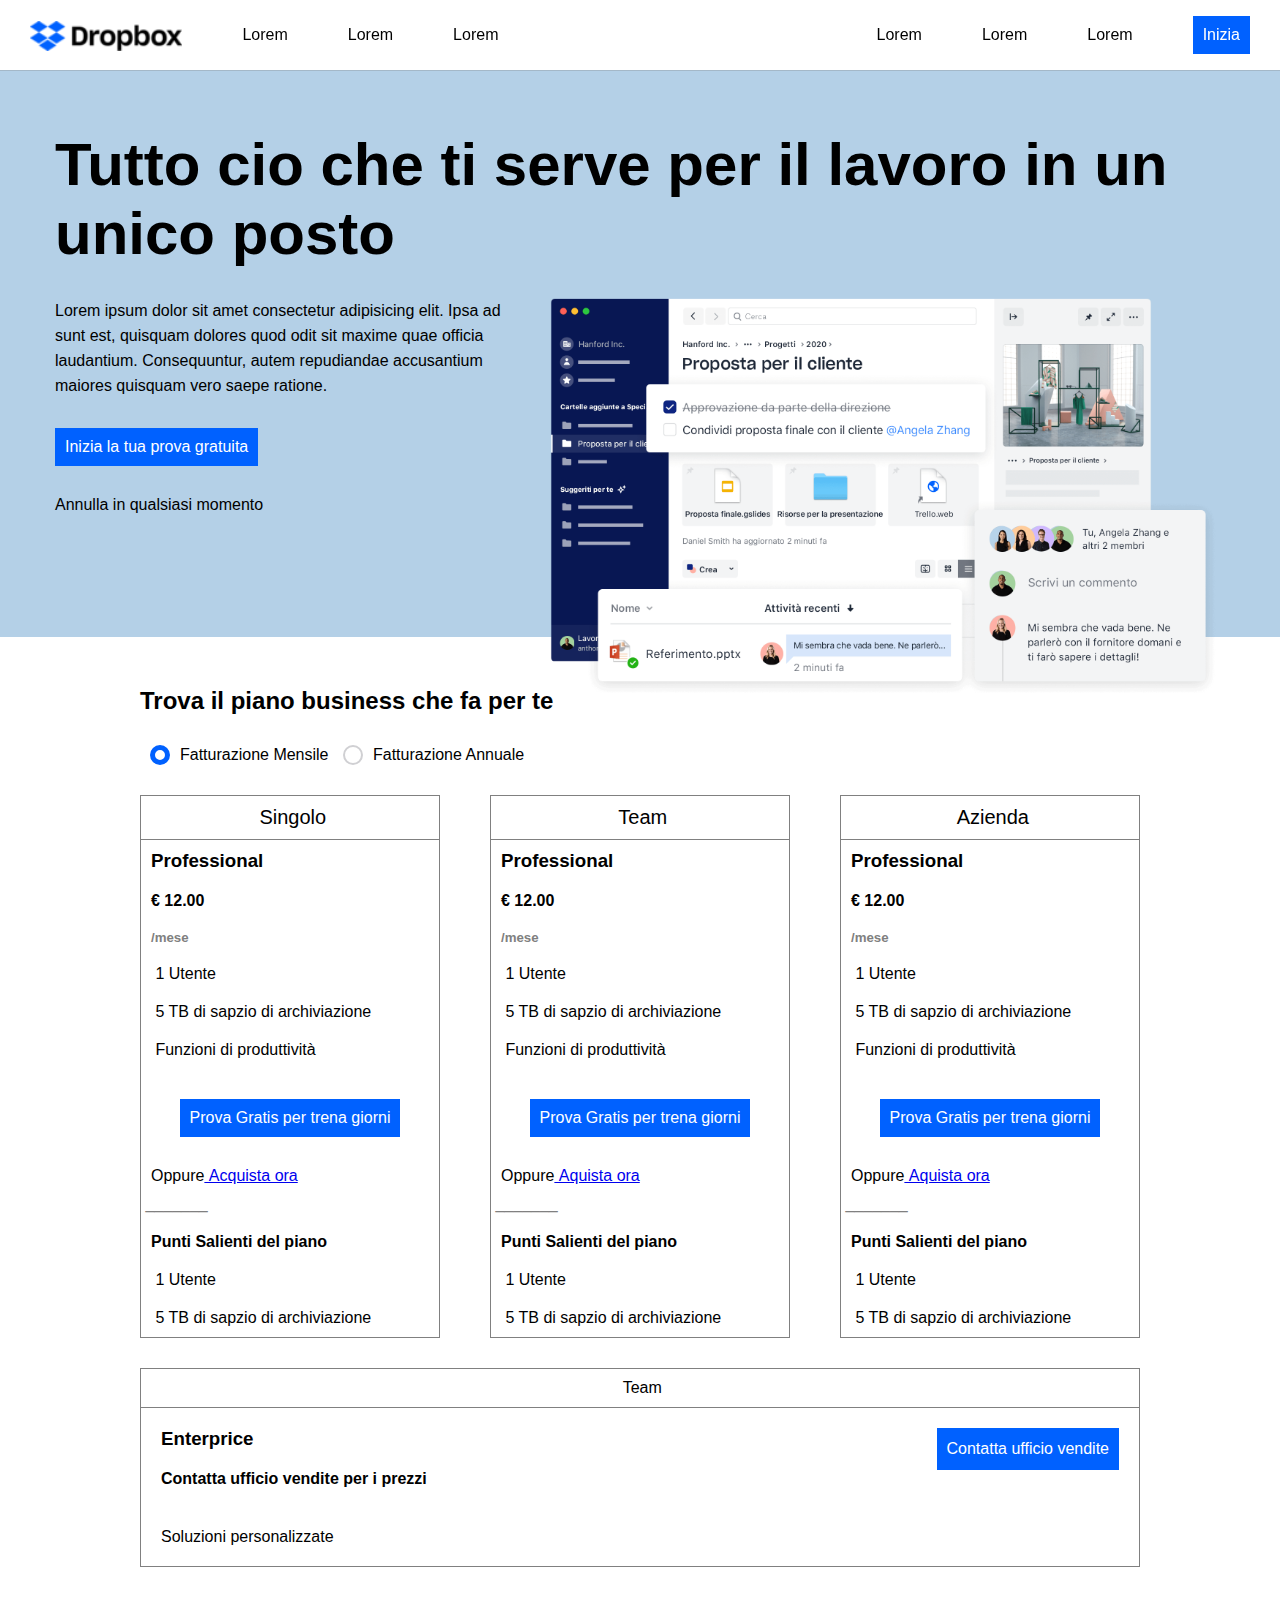
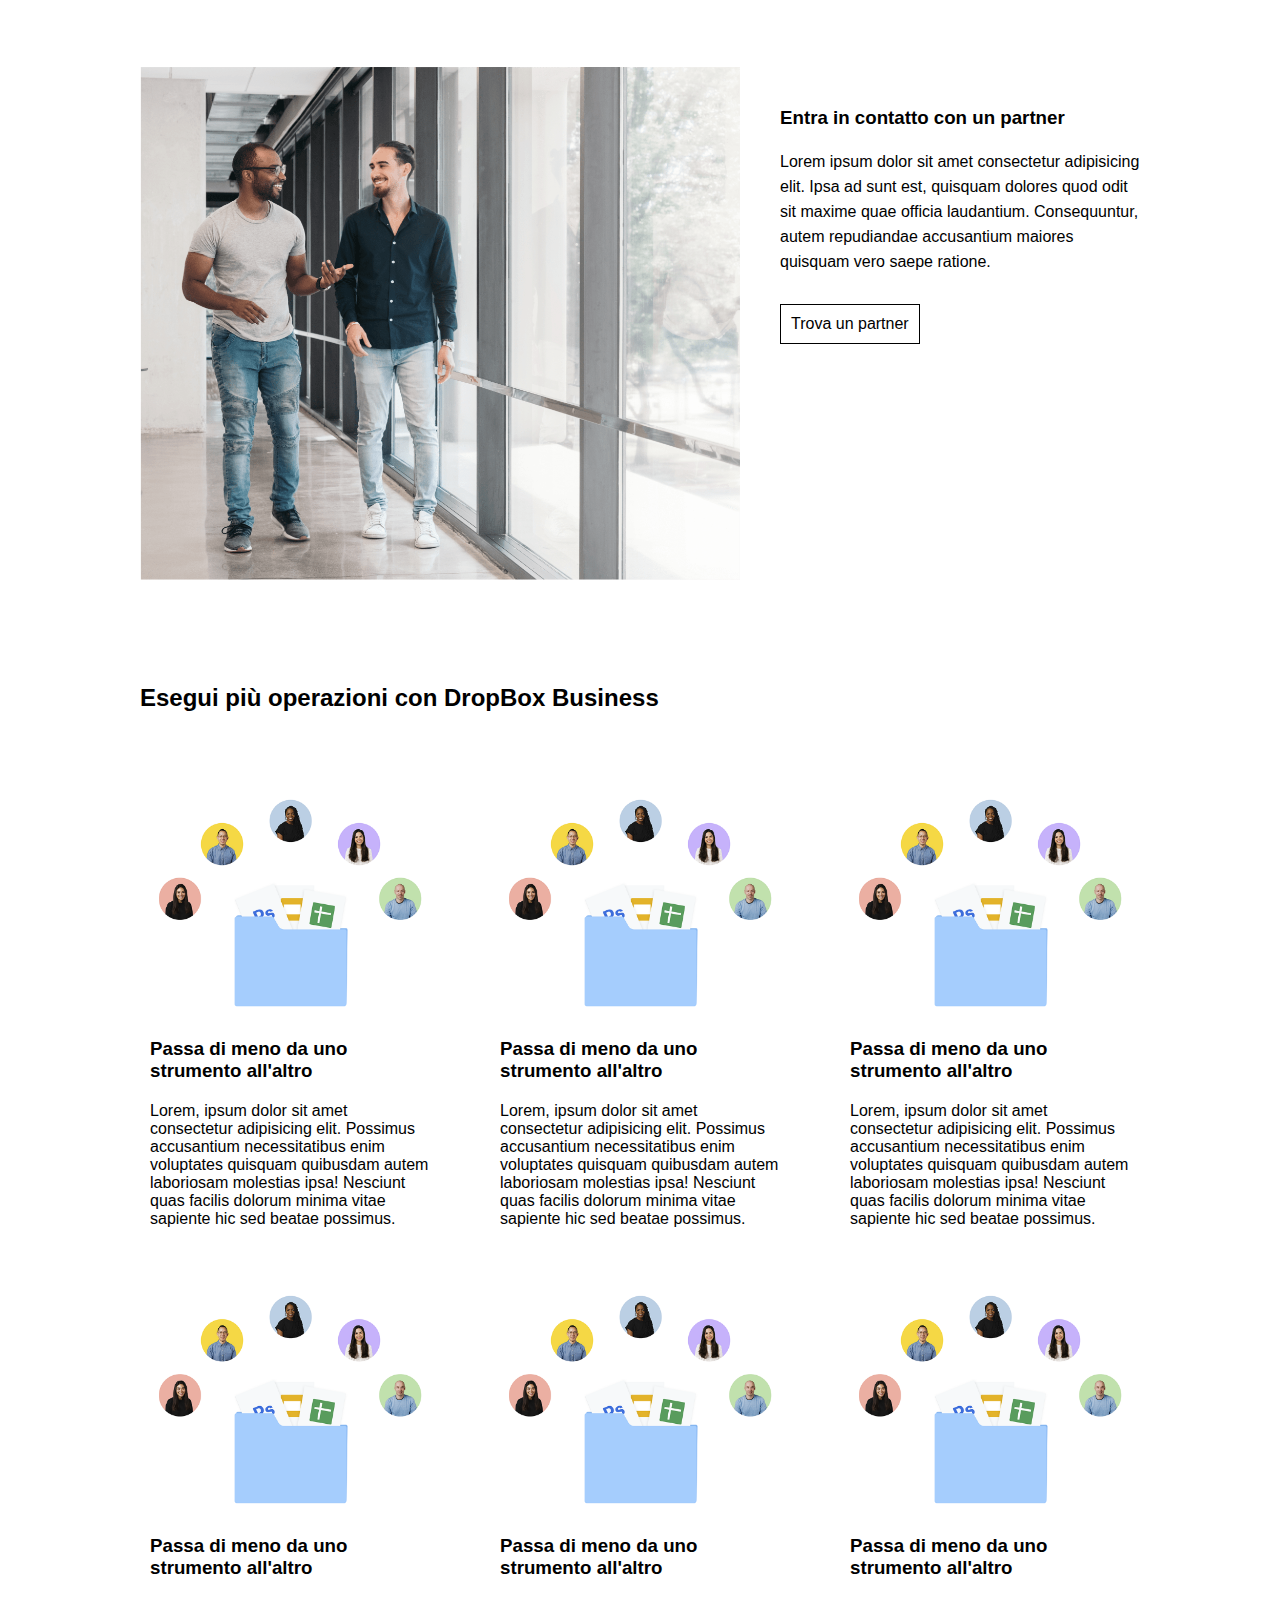
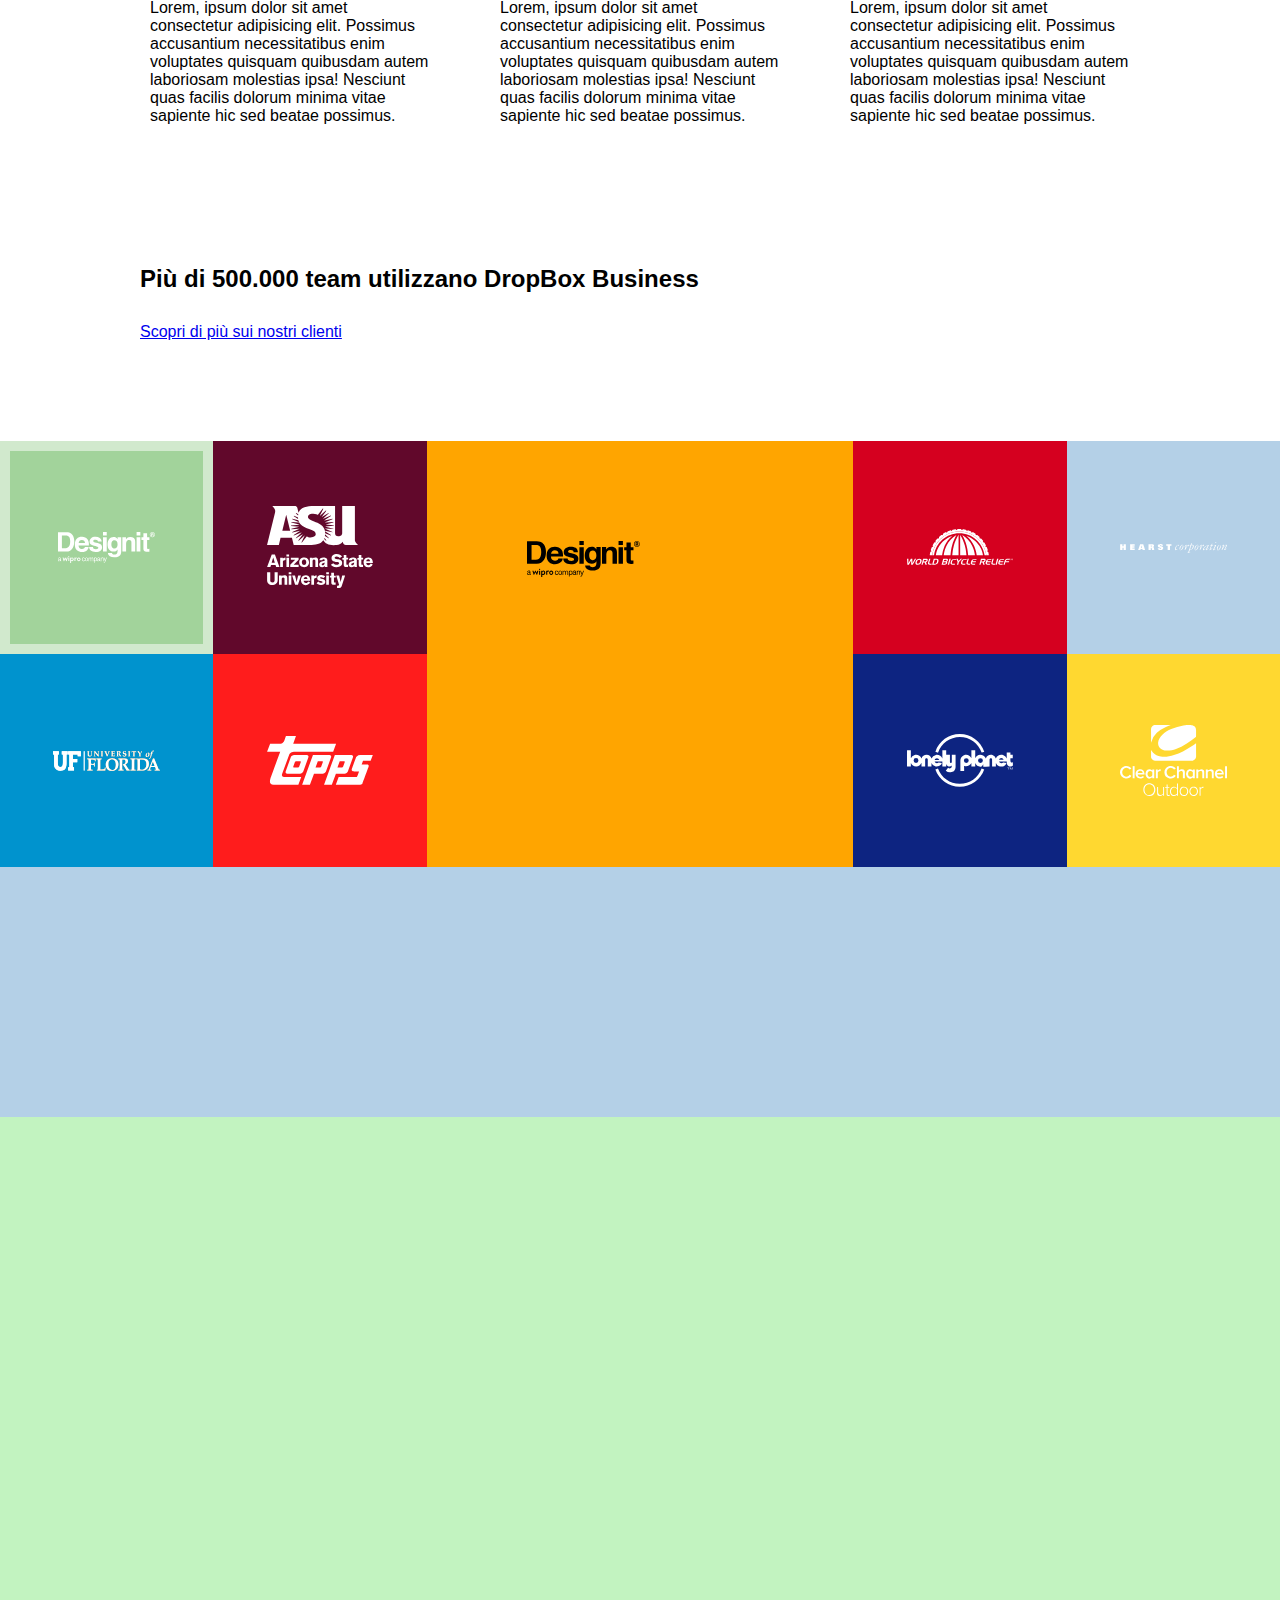
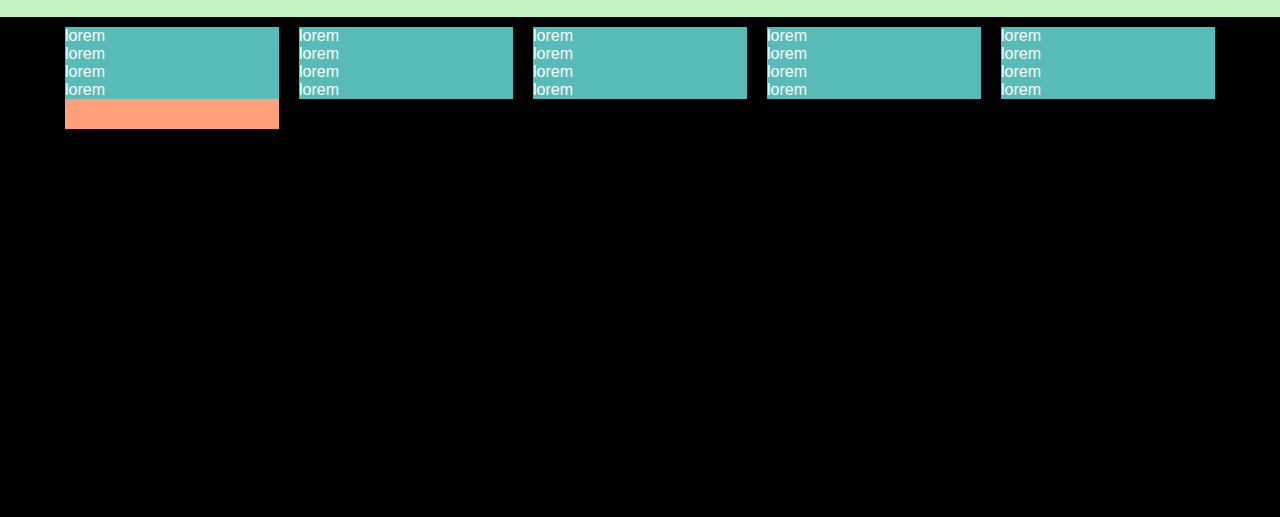
==== index.html @ 206f5e02 "completati logi customer" ====
<!DOCTYPE html>
<html lang="en">

<head>
    <meta charset="UTF-8">
    <meta http-equiv="X-UA-Compatible" content="IE=edge">
    <meta name="viewport" content="width=device-width, initial-scale=1.0">
    <title>DropBox</title>
    <link rel="stylesheet" href="./css/style.css">
    <link rel="stylesheet" href="https://cdnjs.cloudflare.com/ajax/libs/font-awesome/6.2.1/css/all.min.css"
        integrity="sha512-MV7K8+y+gLIBoVD59lQIYicR65iaqukzvf/nwasF0nqhPay5w/9lJmVM2hMDcnK1OnMGCdVK+iQrJ7lzPJQd1w=="
        crossorigin="anonymous" referrerpolicy="no-referrer" />
</head>

<body>
    <header>
        <nav class="d-flex space-between">
            <div class="menu-column">
                <ul class="d-flex">
                    <li><a href="#">
                            <img src="img/logo-small.png" alt="logo DropBox">
                        </a>
                    </li>
                    <li class="border-hover"><a href="#">
                            Lorem
                        </a>
                    </li>
                    <li class="border-hover"><a href="#">
                            Lorem
                        </a>
                    </li>
                    <li class="border-hover"><a href="#">
                            Lorem
                        </a>
                    </li>
                </ul>
            </div>

            <div class="menu-column">
                <ul class="d-flex">
                    <li class="border-hover"><a href="#">
                            Lorem
                        </a>
                    </li>
                    <li class="border-hover"><a href="#">
                            Lorem
                        </a>
                    </li>
                    <li class="border-hover"><a href="#">
                            Lorem
                        </a>
                    </li>
                    <li><a href="#">
                            <button>Inizia</button>
                        </a>
                    </li>

                </ul>
            </div>
        </nav>
    </header>
    
    <main>
        <section id="jumbo">
            <div class="container fuori-bordo">
                <h1>Tutto cio che ti serve per il lavoro in un unico posto</h1>
                <div class="content d-flex">
                    <div class="column-small w-40 top-30">
                        <p>Lorem ipsum dolor sit amet consectetur adipisicing elit. Ipsa ad sunt est, quisquam dolores
                            quod odit sit maxime quae officia laudantium. Consequuntur, autem repudiandae accusantium
                            maiores quisquam vero saepe ratione.</p>
                        <button>Inizia la tua prova gratuita</button><br>
                        <div class="bottom-50">Annulla in qualsiasi momento</div>
                        <div><a href="#"><i class="fa-solid fa-arrow-down"></i></a></div>
                    </div>
                    <div class="column-big w-60 top-30">
                        <img src="img/jumbo.png" alt="">
                    </div>
                </div>
            </div>
        </section>
        
        <div class="container-small">
            <section class="business-plan">
                <h2 class="top-50 bottom-30">Trova il piano business che fa per te</h2>
                <div class="check">
                    <span class="circle-blue"></span><span>Fatturazione Mensile</span>
                    <span class="circle-gray"></span><span>Fatturazione Annuale</span>
                </div>
                <div class="columns">
                    <div class="section-column w-30 border">
                        <div class="icon">
                            <i class="fa-solid fa-user"></i>&nbspSingolo
                        </div>
                        <div class="text">
                            <h3>Professional</h3>
                            <h4>€ 12.00</h4>
                            <h5 style="color: gray;">/mese</h5>
                        </div>
                        <div class="top-list">
                            <ul>
                                <li><i class="fa-solid fa-user"></i>&nbsp1 Utente</li>
                                <li><i class="fa-solid fa-folder"></i>&nbsp5 TB di sapzio di archiviazione</li>
                                <li><i class="fa-solid fa-share-nodes"></i>&nbspFunzioni di produttività</li>
                            </ul>
                            <div class="d-flex center">
                                <button>Prova Gratis per trena giorni</button><br>
                            </div>
                            <span>Oppure<a href="#">&nbspAcquista ora</a></span><br>
                        </div>
                        <span class="line" style="color: gray;">&nbsp_______</span>
                        <div class="bottom-list">
                            <h4>Punti Salienti del piano</h4>
                            <ul>
                                <li><i class="fa-solid fa-check"></i>&nbsp1 Utente</li>
                                <li><i class="fa-solid fa-check"></i>&nbsp5 TB di sapzio di archiviazione</li>
                            </ul>
                        </div>
                    </div>
                    <div class="section-column w-30 border">
                        <div class="icon">
                            <i class="fa-solid fa-users"></i>&nbspTeam
                        </div>
                        <div class="text">
                            <h3>Professional</h3>
                            <h4>€ 12.00</h4>
                            <h5 style="color: gray;">/mese</h5>
                        </div>
                        <div class="top-list">
                            <ul>
                                <li><i class="fa-solid fa-user"></i>&nbsp1 Utente</li>
                                <li><i class="fa-solid fa-folder"></i>&nbsp5 TB di sapzio di archiviazione</li>
                                <li><i class="fa-solid fa-share-nodes"></i>&nbspFunzioni di produttività</li>
                            </ul>
                            <div class="d-flex center">
                                <button>Prova Gratis per trena giorni</button><br>
                            </div>
                            <span>Oppure<a href="#">&nbspAquista ora</a></span><br>
                        </div>
                        <span class="line" style="color: gray;">&nbsp_______</span>
                        <div class="bottom-list">
                            <h4>Punti Salienti del piano</h4>
                            <ul>
                                <li><i class="fa-solid fa-check"></i>&nbsp1 Utente</li>
                                <li><i class="fa-solid fa-check"></i>&nbsp5 TB di sapzio di archiviazione</li>
                            </ul>
                        </div>
                    </div>
                    <div class="section-column w-30 border">
                        <div class="icon">
                            <i class="fa-solid fa-building"></i>&nbspAzienda
                        </div>
                        <div class="text">
                            <h3>Professional</h3>
                            <h4>€ 12.00</h4>
                            <h5 style="color: gray;">/mese</h5>
                        </div>
                        <div class="top-list">
                            <ul>
                                <li><i class="fa-solid fa-user"></i>&nbsp1 Utente</li>
                                <li><i class="fa-solid fa-folder"></i>&nbsp5 TB di sapzio di archiviazione</li>
                                <li><i class="fa-solid fa-share-nodes"></i>&nbspFunzioni di produttività</li>
                            </ul>
                            <div class="d-flex center">
                                <button>Prova Gratis per trena giorni</button><br>
                            </div>
                            <span>Oppure<a href="#">&nbspAquista ora</a></span><br>
                        </div>
                        <span class=line style="color: gray;">&nbsp_______</span>
                        <div class="bottom-list">
                            <h4>Punti Salienti del piano</h4>
                            <ul>
                                <li><i class="fa-solid fa-check"></i>&nbsp1 Utente</li>
                                <li><i class="fa-solid fa-check"></i>&nbsp5 TB di sapzio di archiviazione</li>
                            </ul>
                        </div>
                    </div>
                </div>
                <div class="enterprice">
                    <div class="top">
                        <i class="fa-solid fa-building"></i>&nbspTeam
                    </div>
                    <div class="bottom">
                        <div class="d-flex space-between">
                            <h3>Enterprice</h3>
                            <button>Contatta ufficio vendite</button>
                        </div>
                        <h4>Contatta ufficio vendite per i prezzi</h4>
                        <span>Soluzioni personalizzate</span>
                    </div>
                </div>
                <div class="content d-flex top-100">
                    <div class="column-big w-60">
                        <img src="img/partner.png" alt="partner">
                    </div>
                    <div class="column-small w-40 top-40">
                        <h3>Entra in contatto con un partner</h3>
                        <p>Lorem ipsum dolor sit amet consectetur adipisicing elit. Ipsa ad sunt est, quisquam dolores
                            quod odit sit maxime quae officia laudantium. Consequuntur, autem repudiandae accusantium
                            maiores quisquam vero saepe ratione.</p>
                        <button id="color-white">Trova un partner</button><br>
                    </div>
                </div>
                <div class="business">
                    <h2 class="top-100">Esegui più operazioni con DropBox Business</h2>
                    <div class="columns">
                        <div class="section-column w-30 top-40">
                            <img src="img/business-feature-switching-tools.png" alt="">
                            <div class="text">
                                <h3>Passa di meno da uno strumento all'altro</h3>
                                <p>Lorem, ipsum dolor sit amet consectetur adipisicing elit. Possimus accusantium
                                    necessitatibus enim voluptates quisquam quibusdam autem laboriosam molestias ipsa!
                                    Nesciunt quas facilis dolorum minima vitae sapiente hic sed beatae possimus.
                                </p>
                            </div>
                        </div>
                        <div class="section-column w-30 top-40">
                            <img src="img/business-feature-switching-tools.png" alt="">
                            <div class="text">
                                <h3>Passa di meno da uno strumento all'altro</h3>
                                <p>Lorem, ipsum dolor sit amet consectetur adipisicing elit. Possimus accusantium
                                    necessitatibus enim voluptates quisquam quibusdam autem laboriosam molestias ipsa!
                                    Nesciunt quas facilis dolorum minima vitae sapiente hic sed beatae possimus.
                                </p>
                            </div>
                        </div>
                        <div class="section-column w-30 top-40">
                            <img src="img/business-feature-switching-tools.png" alt="">
                            <div class="text">
                                <h3>Passa di meno da uno strumento all'altro</h3>
                                <p>Lorem, ipsum dolor sit amet consectetur adipisicing elit. Possimus accusantium
                                    necessitatibus enim voluptates quisquam quibusdam autem laboriosam molestias ipsa!
                                    Nesciunt quas facilis dolorum minima vitae sapiente hic sed beatae possimus.
                                </p>
                            </div>
                        </div>
                        <div class="section-column w-30 top-40">
                            <img src="img/business-feature-switching-tools.png" alt="">
                            <div class="text">
                                <h3>Passa di meno da uno strumento all'altro</h3>
                                <p>Lorem, ipsum dolor sit amet consectetur adipisicing elit. Possimus accusantium
                                    necessitatibus enim voluptates quisquam quibusdam autem laboriosam molestias ipsa!
                                    Nesciunt quas facilis dolorum minima vitae sapiente hic sed beatae possimus.
                                </p>
                            </div>
                        </div>
                        <div class="section-column w-30 top-40">
                            <img src="img/business-feature-switching-tools.png" alt="">
                            <div class="text">
                                <h3>Passa di meno da uno strumento all'altro</h3>
                                <p>Lorem, ipsum dolor sit amet consectetur adipisicing elit. Possimus accusantium
                                    necessitatibus enim voluptates quisquam quibusdam autem laboriosam molestias ipsa!
                                    Nesciunt quas facilis dolorum minima vitae sapiente hic sed beatae possimus.
                                </p>
                            </div>
                        </div>
                        <div class="section-column w-30 top-40">
                            <img src="img/business-feature-switching-tools.png" alt="">
                            <div class="text">
                                <h3>Passa di meno da uno strumento all'altro</h3>
                                <p>Lorem, ipsum dolor sit amet consectetur adipisicing elit. Possimus accusantium
                                    necessitatibus enim voluptates quisquam quibusdam autem laboriosam molestias ipsa!
                                    Nesciunt quas facilis dolorum minima vitae sapiente hic sed beatae possimus.
                                </p>
                            </div>
                        </div>
                    </div>
                    <h2 class="top-100 bottom-30">Più di 500.000 team utilizzano DropBox Business</h2>
                    <a href="#">Scopri di più sui nostri clienti</a>
                </div>
            </section>
        </div>

        <section id="customer">
            <div class="square-section d-flex wrap">
                <div class="square d-flex wrap">
                    <div class="small square1-color">
                        <img src="img/designit.svg" alt="">
                    </div>
                    <div class="small square2-color">
                        <img src="img/arizona_state_university.svg" alt="">
                    </div>
                    <div class="small square3-color">
                        <img src="img/university_of_florida.svg" alt="">
                    </div>
                    <div class="small square4-color">
                        <img src="img/topps.svg" alt="">
                    </div>
                </div>

                <div class="square central">
                    <img src="img/designit.svg" alt="">
                </div>

                <div class="square d-flex wrap">
                    <div class="small square5-color">
                        <img src="img/world_bicycle_relief.svg" alt="">
                    </div>
                    <div class="small square6-color">
                        <img src="img/hearst_corp.svg" alt="">
                    </div>
                    <div class="small square7-color">
                        <img src="img/lonely_planet.svg" alt="">
                    </div>
                    <div class="small square8-color">
                        <img src="img/clear_channel.svg" alt="">
                    </div>
                </div>
            </div>
        </section>





        <div class="free-trial">
            <div class="container">
                <!-- <p>Lorem ipsum dolor sit amet consectetur, adipisicing elit. Suscipit optio, hic nam omnis pariatur commodi vel exercitationem veniam velit possimus laborum doloribus debitis temporibus incidunt iste officiis sed aspernatur beatae!</p> -->
            </div>

        </div>
        <div class="faq">
            <div class="container">
                <!-- <p>Lorem ipsum dolor sit amet consectetur, adipisicing elit. Suscipit optio, hic nam omnis pariatur commodi vel exercitationem veniam velit possimus laborum doloribus debitis temporibus incidunt iste officiis sed aspernatur beatae!</p> -->
            </div>
        </div>



    </main>


    <footer>
        <div class="footer-container">
            <div class="column">
                <ul>
                    <li>lorem</li>
                    <li>lorem</li>
                    <li>lorem</li>
                    <li>lorem</li>
                </ul>
                <div class="language"></div>
            </div>
            <div class="column">
                <ul>
                    <li>lorem</li>
                    <li>lorem</li>
                    <li>lorem</li>
                    <li>lorem</li>
                </ul>
            </div>
            <div class="column">
                <ul>
                    <li>lorem</li>
                    <li>lorem</li>
                    <li>lorem</li>
                    <li>lorem</li>
                </ul>
            </div>
            <div class="column">
                <ul>
                    <li>lorem</li>
                    <li>lorem</li>
                    <li>lorem</li>
                    <li>lorem</li>
                </ul>
            </div>
            <div class="column">
                <ul>
                    <li>lorem</li>
                    <li>lorem</li>
                    <li>lorem</li>
                    <li>lorem</li>
                </ul>
            </div>
        </div>
    </footer>


</body>

</html>
---- css/style.css ----
* {
    padding: 0;
    margin: 0;
    box-sizing: border-box;
}

html {
    font-family: sans-serif;

    /* OPENSANS */
}

/* REGOLE DI DEBUG */

.w-30 {
    width: 30%;
}

.w-40 {
    width: 40%;
}

.w-50 {
    width: 50%;
}

.w-60 {
    width: 60%;
}

.w-70 {
    width: 70%;
}

.column-big {
    /* height: 400px; */
    /* background-color: green; */
}

.columns .section-column {
    /* background-color: brown; */
}

.border {
    border: 1px solid red;
}


/* REGOLE CSS */


header {
    background-color: white;
    height: 70px;
    width: 100%;
    position: fixed;
    top: 0;
    left: 0;
    z-index: 100;
    box-shadow: 0 1px rgba(128, 128, 128, .3);
}

.d-flex {
    display: flex;
}

.wrap {
    flex-wrap: wrap;
}

.space-between {
    justify-content: space-between;
}

.center {
    justify-content: center;
}

.align-center {
    align-items: center;
}

nav {
    height: 100%;
}

.menu-column ul {
    list-style-type: none;
}

.menu-column ul li {
    padding: 0 30px;
    line-height: 70px;
}

.border-hover {
    /* border-bottom: red solid 1px; */
}

.menu-column li a {
    text-decoration: none;
    color: black;
}

.menu-column ul img {
    height: 30px;
    vertical-align: middle;
}

main {
    padding-top: 70px;
}

.container {
    max-width: 1170px;
    margin: 0 auto;
}

.container-small {
    max-width: 1000px;
    margin: auto;
    padding-bottom: 100px;
}

#jumbo {
    background-color: #B4D0E7;
}

#jumbo h1 {
    /* text-align: left; */
    font-size: 60px;
}

#jumbo button {
    margin: 30px 0;
}

#jumbo i {
    font-size: 40px;
    color: black;
    padding: 10px 0;
}

.fuori-bordo {
    position: relative;
    top: 60px;
}

.bottom-30 {
    padding-bottom: 30px;
}

.bottom-50 {
    padding-bottom: 50px;
}

.top-30 {
    padding-top: 30px;
}

.top-40 {
    padding-top: 40px;
}

.top-50 {
    padding-top: 50px;
}

.top-100 {
    padding-top: 100px;
}

button {
    background-color: #0061FF;
    color: white;
    border: none;
    padding: 10px;
    font-size: 16px;
}

.check span {
    line-height: 20px;
    vertical-align: middle;
}

.circle-blue {
    display: inline-block;
    width: 20px;
    height: 20px;
    border-radius: 50%;
    border: 5px solid #0061FF;
    margin: 0 10px;
}

.circle-gray {
    display: inline-block;
    width: 20px;
    height: 20px;
    border-radius: 50%;
    border: 2px solid #D0D0D3;
    margin: 0 10px;
}

.columns {
    display: flex;
    justify-content: space-between;
    flex-wrap: wrap;
    padding: 30px 0;
}

.column-small.w-40.top-40 {
    padding-left: 40px;
}

.icon {
    border-bottom: solid 1px gray;
    text-align: center;
    font-size: 20px;
    padding: 10px;
}

.section-column.w-30.border {
    border: solid 1px gray;
}

.text * {
    padding: 10px;
}

.top-list li {
    list-style-type: none;
    padding: 10px;
}

.top-list button {
    margin: 30px 0;
}

.top-list span {
    padding: 10px;
}

.bottom-list li {
    list-style-type: none;
    padding: 10px;
}

.line {
    display: inline-block;
    padding: 10px 0;
}

.bottom-list i {
    color: #0061FF;
}

.bottom-list h4 {
    padding: 10px;
}


.enterprice {
    border: solid 1px gray;
    /* height: 200px;
    background-color: yellow; */
    /* margin-bottom: 20px; */
}

.enterprice .top {
    border-bottom: solid 1px gray;
    padding: 10px 0;
    text-align: center;
}

.enterprice .bottom {
    padding: 20px;
}

.enterprice .bottom h3 {
    padding-bottom: 20px;
}

.enterprice .bottom h4 {
    padding-bottom: 40px;
}

.column-big.w-60 img {
    width: 100%;
}

.column-small.w-40 p {
    line-height: 25px;
}

.column-small.w-40 h3 {
    padding-bottom: 20px;
}

#color-white {
    margin: 30px 0;
    background-color: white;
    border: black solid 1px;
    color: black;
}

.section-column img {
    width: 100%;
}


/* #customer {
    padding-top: 30px;
} */

.square {
    width: calc(100% / 3);
    height: calc(100vw / 3);
    background-color: orange;
}

.square .small {
    height: 50%;
    width: 50%;
    /* background-color: #57BCB7; */
    /* border: 1px solid; */
    display: flex;
    justify-content: center;
    align-items: center;
}

.small img {
    width: 50%;
    filter: invert(100%);
}

.square1-color {
    background-color: #A2D39B;
    border: solid 10px #D1E9CD;
}

.square2-color {
    background-color: #61082B;
}

.square3-color {
    background-color: #0093CE;
}

.square4-color {
    background-color: #FF1C1C;
}

.square5-color {
    background-color: #D5001F;
}

.square6-color {
    background-color: #B4D0E7;
}

.square7-color {
    background-color: #0D2481;
}

.square8-color {
    background-color: #FFD830;
}

.square.central img {
    width: 50%;
}

.square.central {
    padding: 100px;
}











.free-trial {
    height: 250px;
    padding: 20px;
    background-color: #B4D0E7;
}

.faq {
    height: 500px;
    padding: 20px;
    background-color: #c2f3c0;
}


footer {
    background-color: black;
    /* height: 600px; */
}

.footer-container {
    height: 500px;
    width: 1170px;
    margin: 0 auto;
    display: flex;
    align-items: flex-start;
    /* margin: auto; */
}


.column {
    width: calc(100% / 5);
    color: white;
    background-color: #57BCB7;
    margin: 10px;
}

.column ul {
    list-style-type: none;
}

.language {
    height: 30px;
    /* margin-top: 100px; */
    background-color: lightsalmon;
}
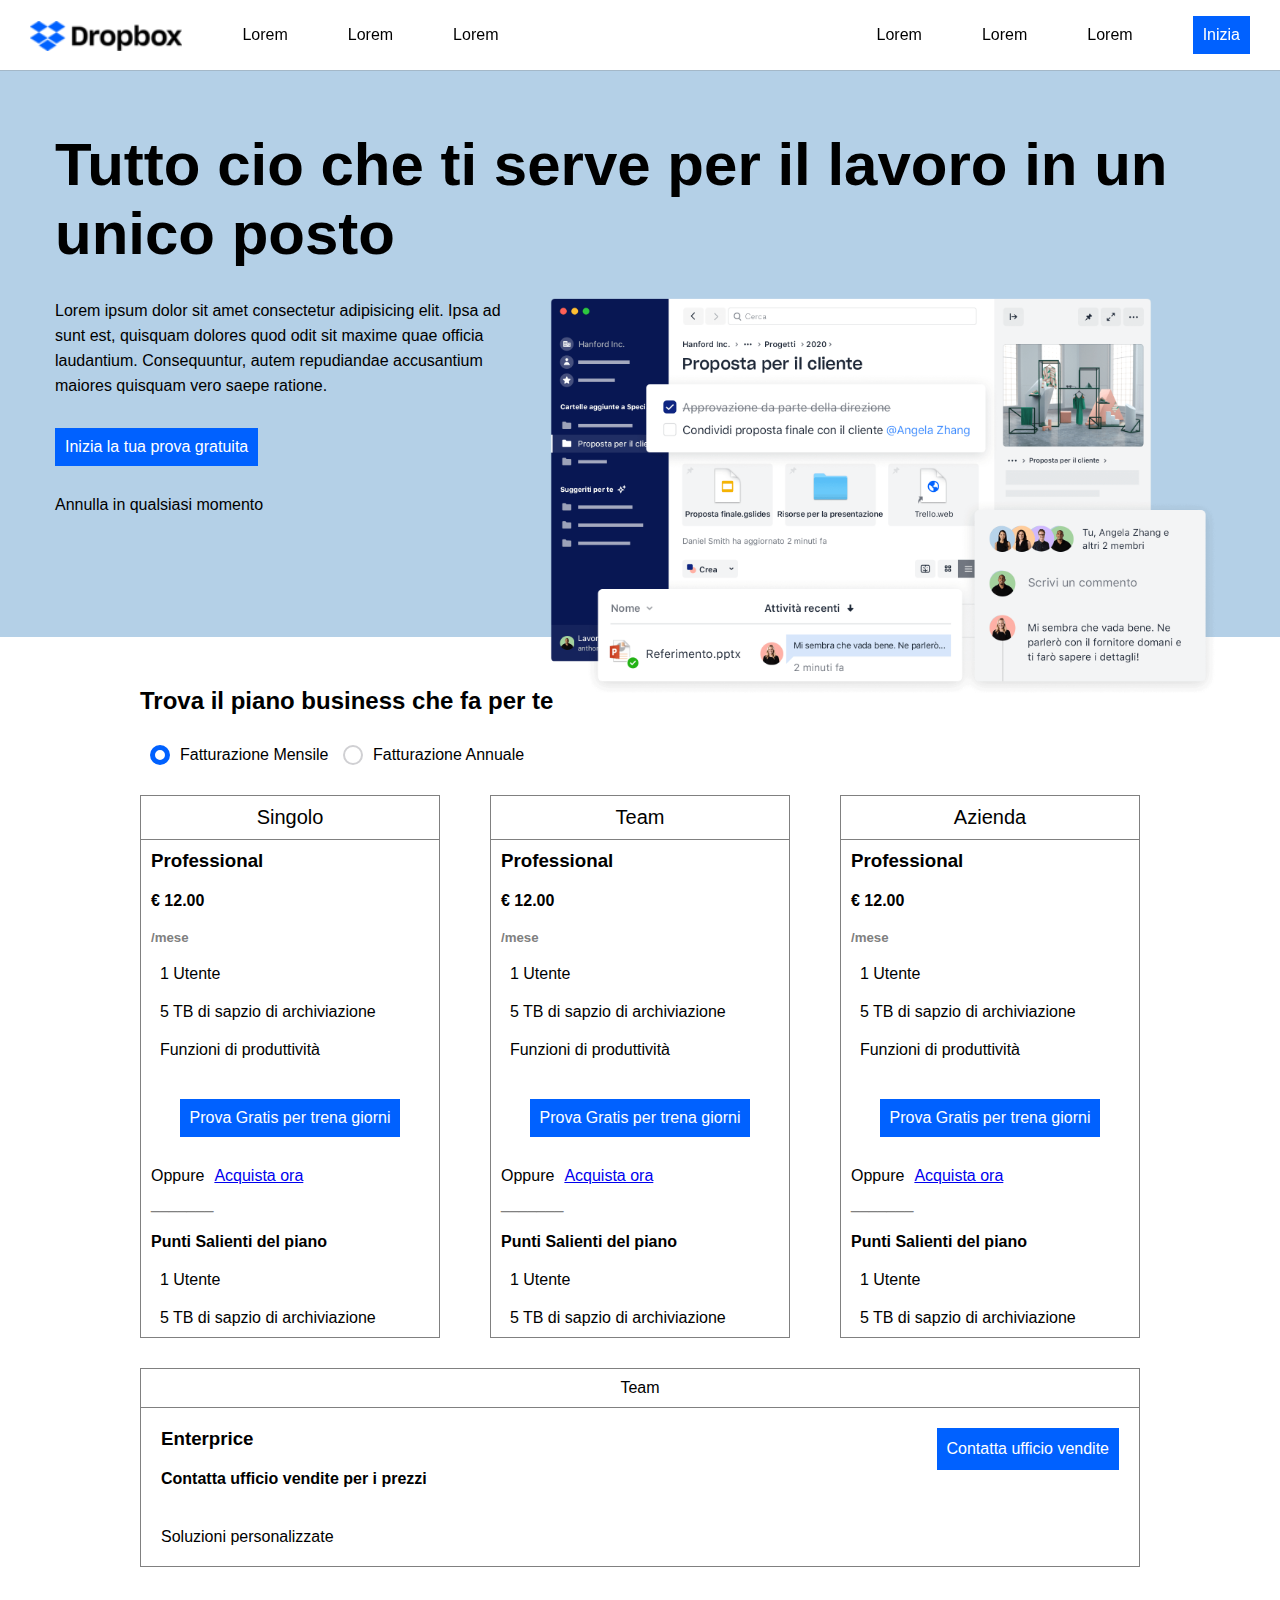
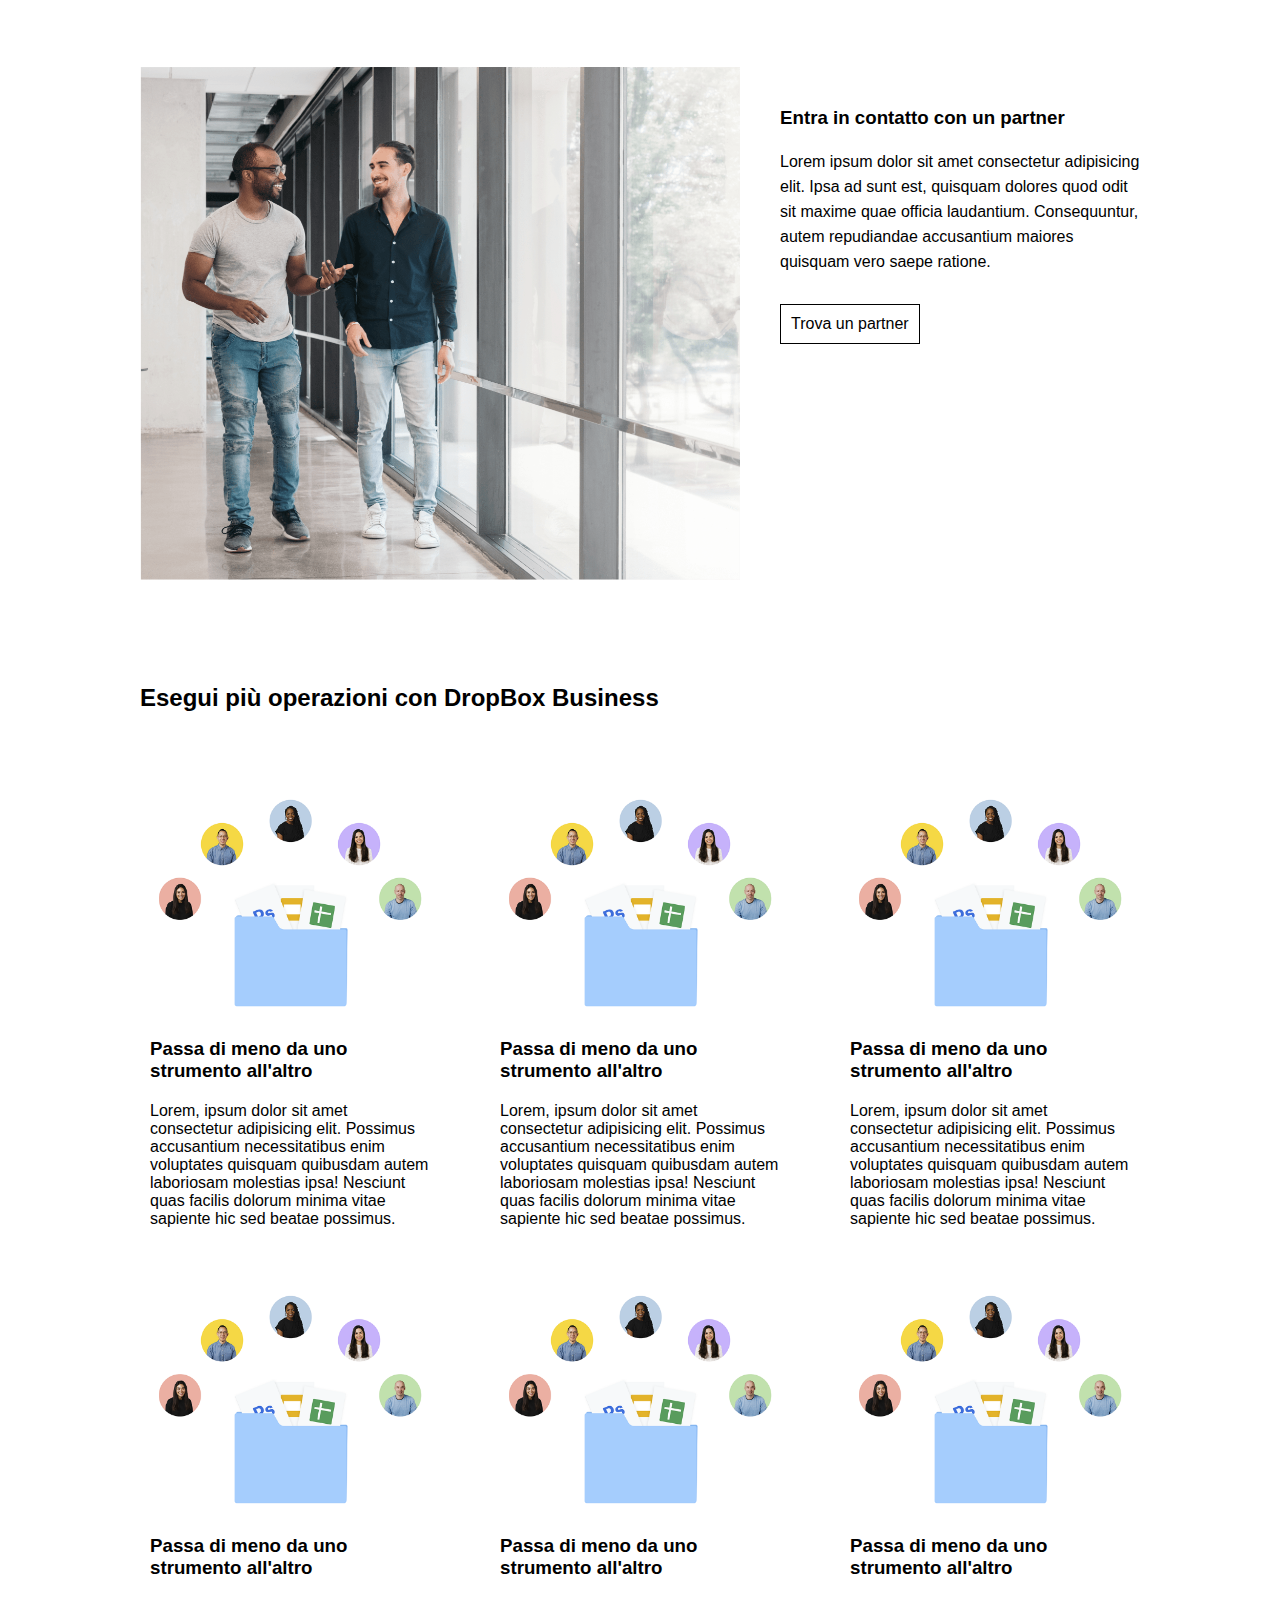
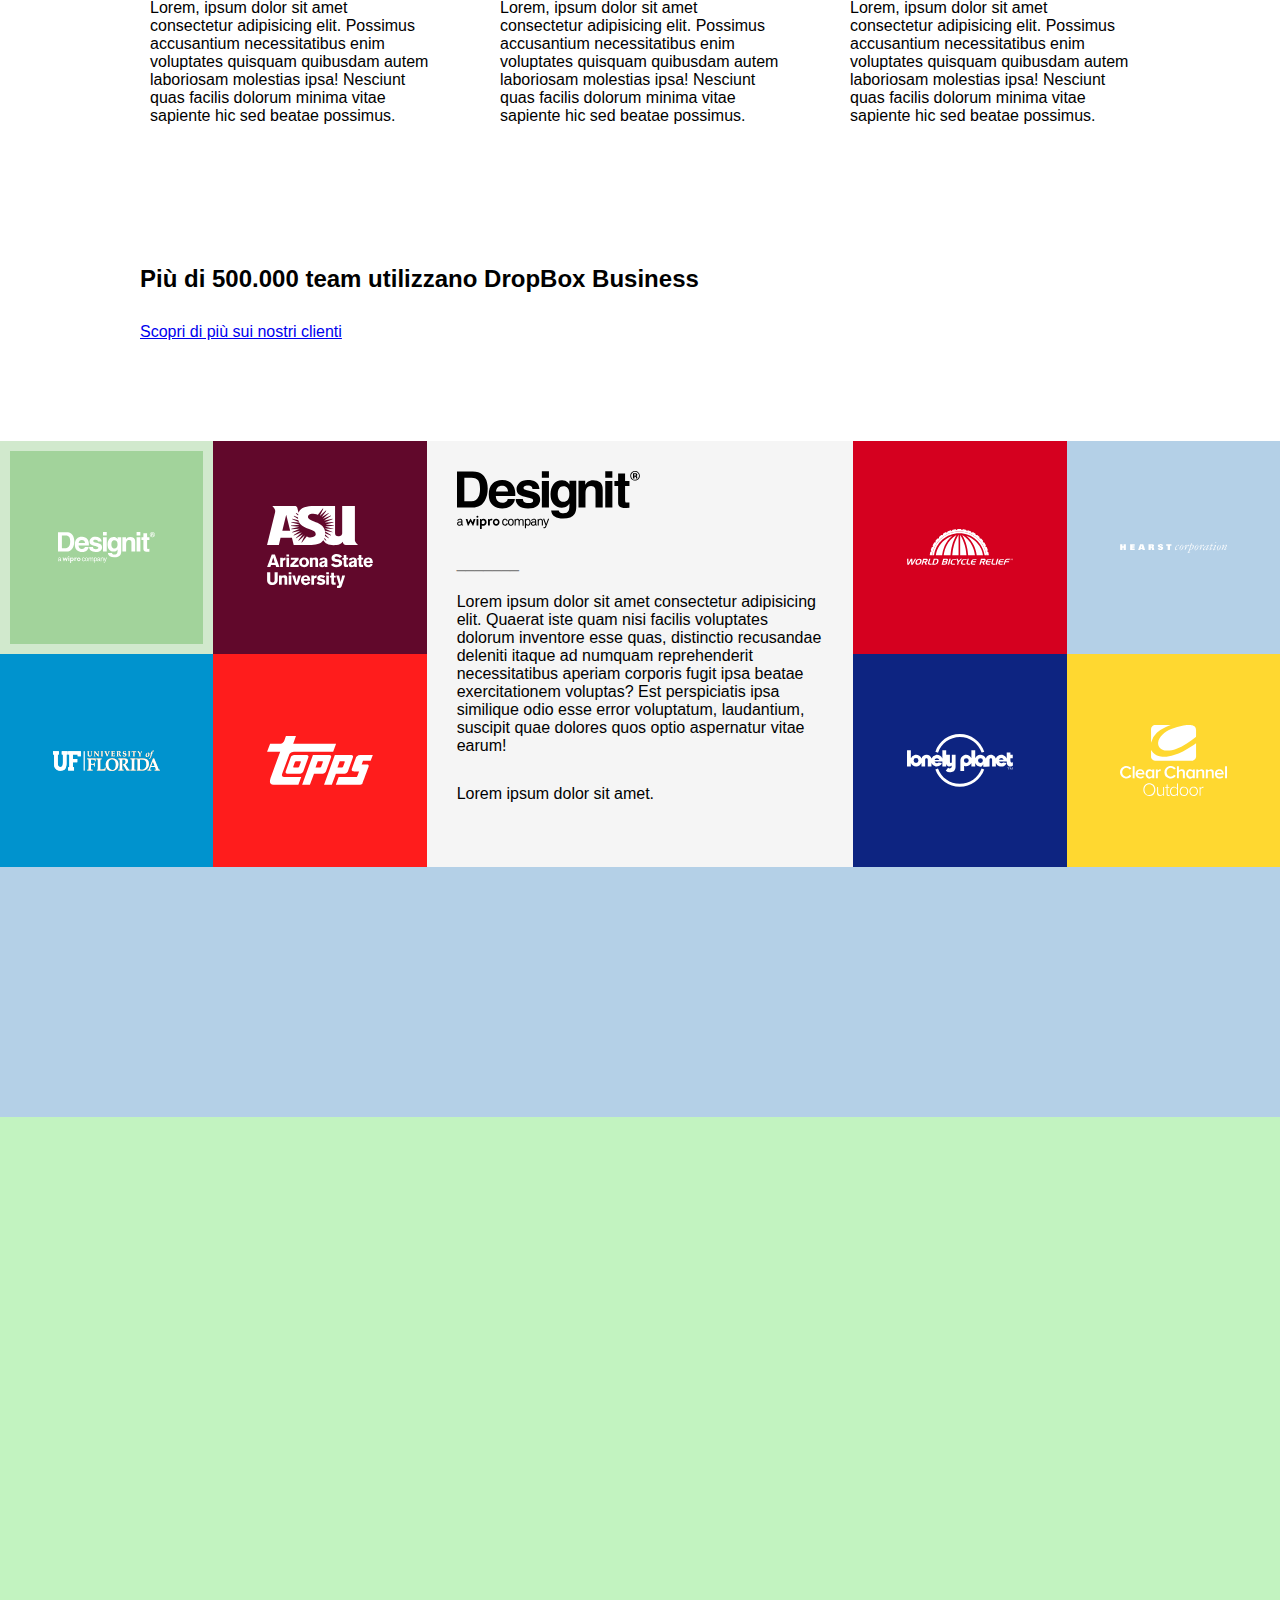
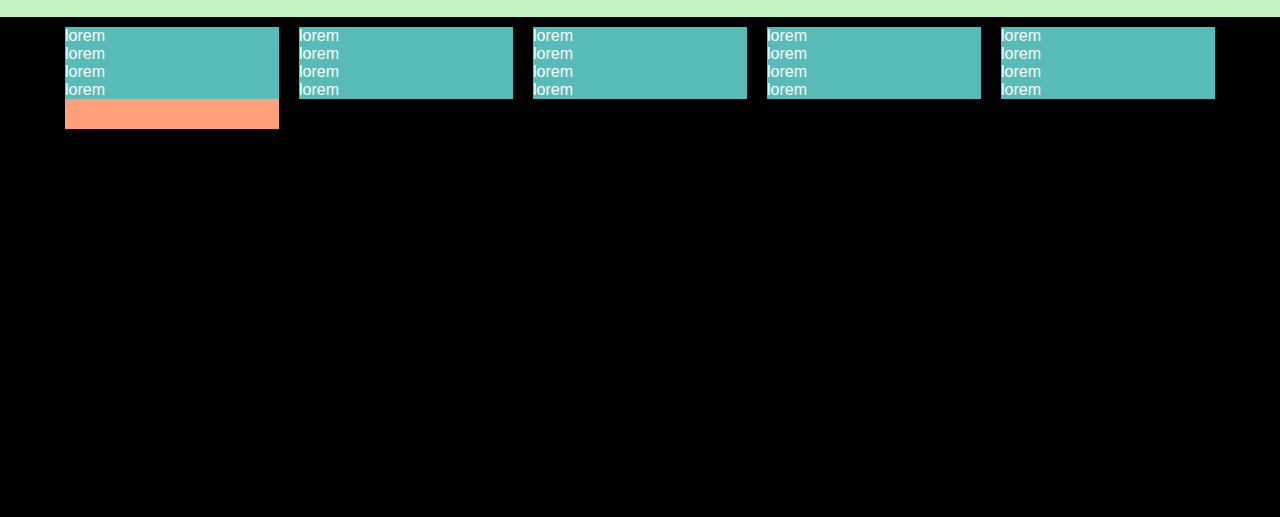
==== commit fd0db629: "sezione customer completata" ====
--- a/index.html
+++ b/index.html
@@ -59,7 +59,7 @@
             </div>
         </nav>
     </header>
-    
+
     <main>
         <section id="jumbo">
             <div class="container fuori-bordo">
@@ -79,7 +79,7 @@
                 </div>
             </div>
         </section>
-        
+
         <div class="container-small">
             <section class="business-plan">
                 <h2 class="top-50 bottom-30">Trova il piano business che fa per te</h2>
@@ -90,7 +90,7 @@
                 <div class="columns">
                     <div class="section-column w-30 border">
                         <div class="icon">
-                            <i class="fa-solid fa-user"></i>&nbspSingolo
+                            <i class="fa-solid fa-user"></i>Singolo
                         </div>
                         <div class="text">
                             <h3>Professional</h3>
@@ -99,27 +99,27 @@
                         </div>
                         <div class="top-list">
                             <ul>
-                                <li><i class="fa-solid fa-user"></i>&nbsp1 Utente</li>
-                                <li><i class="fa-solid fa-folder"></i>&nbsp5 TB di sapzio di archiviazione</li>
-                                <li><i class="fa-solid fa-share-nodes"></i>&nbspFunzioni di produttività</li>
+                                <li><i class="fa-solid fa-user"></i>&nbsp&nbsp1 Utente</li>
+                                <li><i class="fa-solid fa-folder"></i>&nbsp&nbsp5 TB di sapzio di archiviazione</li>
+                                <li><i class="fa-solid fa-share-nodes"></i>&nbsp&nbspFunzioni di produttività</li>
                             </ul>
                             <div class="d-flex center">
                                 <button>Prova Gratis per trena giorni</button><br>
                             </div>
-                            <span>Oppure<a href="#">&nbspAcquista ora</a></span><br>
-                        </div>
-                        <span class="line" style="color: gray;">&nbsp_______</span>
+                            <span>Oppure</span><a href="#">Acquista ora</a>
+                        </div>
+                        <div class="line">_______</div>
                         <div class="bottom-list">
                             <h4>Punti Salienti del piano</h4>
                             <ul>
-                                <li><i class="fa-solid fa-check"></i>&nbsp1 Utente</li>
-                                <li><i class="fa-solid fa-check"></i>&nbsp5 TB di sapzio di archiviazione</li>
+                                <li><i class="fa-solid fa-check"></i>&nbsp&nbsp1 Utente</li>
+                                <li><i class="fa-solid fa-check"></i>&nbsp&nbsp5 TB di sapzio di archiviazione</li>
                             </ul>
                         </div>
                     </div>
                     <div class="section-column w-30 border">
                         <div class="icon">
-                            <i class="fa-solid fa-users"></i>&nbspTeam
+                            <i class="fa-solid fa-users"></i>Team
                         </div>
                         <div class="text">
                             <h3>Professional</h3>
@@ -128,27 +128,27 @@
                         </div>
                         <div class="top-list">
                             <ul>
-                                <li><i class="fa-solid fa-user"></i>&nbsp1 Utente</li>
-                                <li><i class="fa-solid fa-folder"></i>&nbsp5 TB di sapzio di archiviazione</li>
-                                <li><i class="fa-solid fa-share-nodes"></i>&nbspFunzioni di produttività</li>
+                                <li><i class="fa-solid fa-user"></i>&nbsp&nbsp1 Utente</li>
+                                <li><i class="fa-solid fa-folder"></i>&nbsp&nbsp5 TB di sapzio di archiviazione</li>
+                                <li><i class="fa-solid fa-share-nodes"></i>&nbsp&nbspFunzioni di produttività</li>
                             </ul>
                             <div class="d-flex center">
                                 <button>Prova Gratis per trena giorni</button><br>
                             </div>
-                            <span>Oppure<a href="#">&nbspAquista ora</a></span><br>
-                        </div>
-                        <span class="line" style="color: gray;">&nbsp_______</span>
+                            <span>Oppure</span><a href="#">Acquista ora</a>
+                        </div>
+                        <div class="line">_______</div>
                         <div class="bottom-list">
                             <h4>Punti Salienti del piano</h4>
                             <ul>
-                                <li><i class="fa-solid fa-check"></i>&nbsp1 Utente</li>
-                                <li><i class="fa-solid fa-check"></i>&nbsp5 TB di sapzio di archiviazione</li>
+                                <li><i class="fa-solid fa-check"></i>&nbsp&nbsp1 Utente</li>
+                                <li><i class="fa-solid fa-check"></i>&nbsp&nbsp5 TB di sapzio di archiviazione</li>
                             </ul>
                         </div>
                     </div>
                     <div class="section-column w-30 border">
                         <div class="icon">
-                            <i class="fa-solid fa-building"></i>&nbspAzienda
+                            <i class="fa-solid fa-building"></i>Azienda
                         </div>
                         <div class="text">
                             <h3>Professional</h3>
@@ -157,28 +157,28 @@
                         </div>
                         <div class="top-list">
                             <ul>
-                                <li><i class="fa-solid fa-user"></i>&nbsp1 Utente</li>
-                                <li><i class="fa-solid fa-folder"></i>&nbsp5 TB di sapzio di archiviazione</li>
-                                <li><i class="fa-solid fa-share-nodes"></i>&nbspFunzioni di produttività</li>
+                                <li><i class="fa-solid fa-user"></i>&nbsp&nbsp1 Utente</li>
+                                <li><i class="fa-solid fa-folder"></i>&nbsp&nbsp5 TB di sapzio di archiviazione</li>
+                                <li><i class="fa-solid fa-share-nodes"></i>&nbsp&nbspFunzioni di produttività</li>
                             </ul>
                             <div class="d-flex center">
                                 <button>Prova Gratis per trena giorni</button><br>
                             </div>
-                            <span>Oppure<a href="#">&nbspAquista ora</a></span><br>
-                        </div>
-                        <span class=line style="color: gray;">&nbsp_______</span>
+                            <span>Oppure</span><a href="#">Acquista ora</a>
+                        </div>
+                        <div class="line">_______</div>
                         <div class="bottom-list">
                             <h4>Punti Salienti del piano</h4>
                             <ul>
-                                <li><i class="fa-solid fa-check"></i>&nbsp1 Utente</li>
-                                <li><i class="fa-solid fa-check"></i>&nbsp5 TB di sapzio di archiviazione</li>
+                                <li><i class="fa-solid fa-check"></i>&nbsp&nbsp1 Utente</li>
+                                <li><i class="fa-solid fa-check"></i>&nbsp&nbsp5 TB di sapzio di archiviazione</li>
                             </ul>
                         </div>
                     </div>
                 </div>
                 <div class="enterprice">
                     <div class="top">
-                        <i class="fa-solid fa-building"></i>&nbspTeam
+                        <i class="fa-solid fa-building"></i>Team
                     </div>
                     <div class="bottom">
                         <div class="d-flex space-between">
@@ -290,6 +290,9 @@
 
                 <div class="square central">
                     <img src="img/designit.svg" alt="">
+                    <div id="line2">_______</div>
+                    <p class="bottom-30">Lorem ipsum dolor sit amet consectetur adipisicing elit. Quaerat iste quam nisi facilis voluptates dolorum inventore esse quas, distinctio recusandae deleniti itaque ad numquam reprehenderit necessitatibus aperiam corporis fugit ipsa beatae exercitationem voluptas? Est perspiciatis ipsa similique odio esse error voluptatum, laudantium, suscipit quae dolores quos optio aspernatur vitae earum!</p>
+                <p>Lorem ipsum dolor sit amet.</p>
                 </div>
 
                 <div class="square d-flex wrap">
--- a/css/style.css
+++ b/css/style.css
@@ -246,8 +246,13 @@
 }
 
 .line {
-    display: inline-block;
-    padding: 10px 0;
+    padding: 10px;
+    color: gray;
+}
+#line2 {
+    color: gray;
+    padding: 30px 0;
+    line-height: 0;
 }
 
 .bottom-list i {
@@ -315,7 +320,7 @@
 .square {
     width: calc(100% / 3);
     height: calc(100vw / 3);
-    background-color: orange;
+    /* background-color: orange; */
 }
 
 .square .small {
@@ -371,7 +376,9 @@
 }
 
 .square.central {
-    padding: 100px;
+    padding: 30px;
+    background-color: #F5F5F5;
+    overflow-y: auto;
 }
 
 
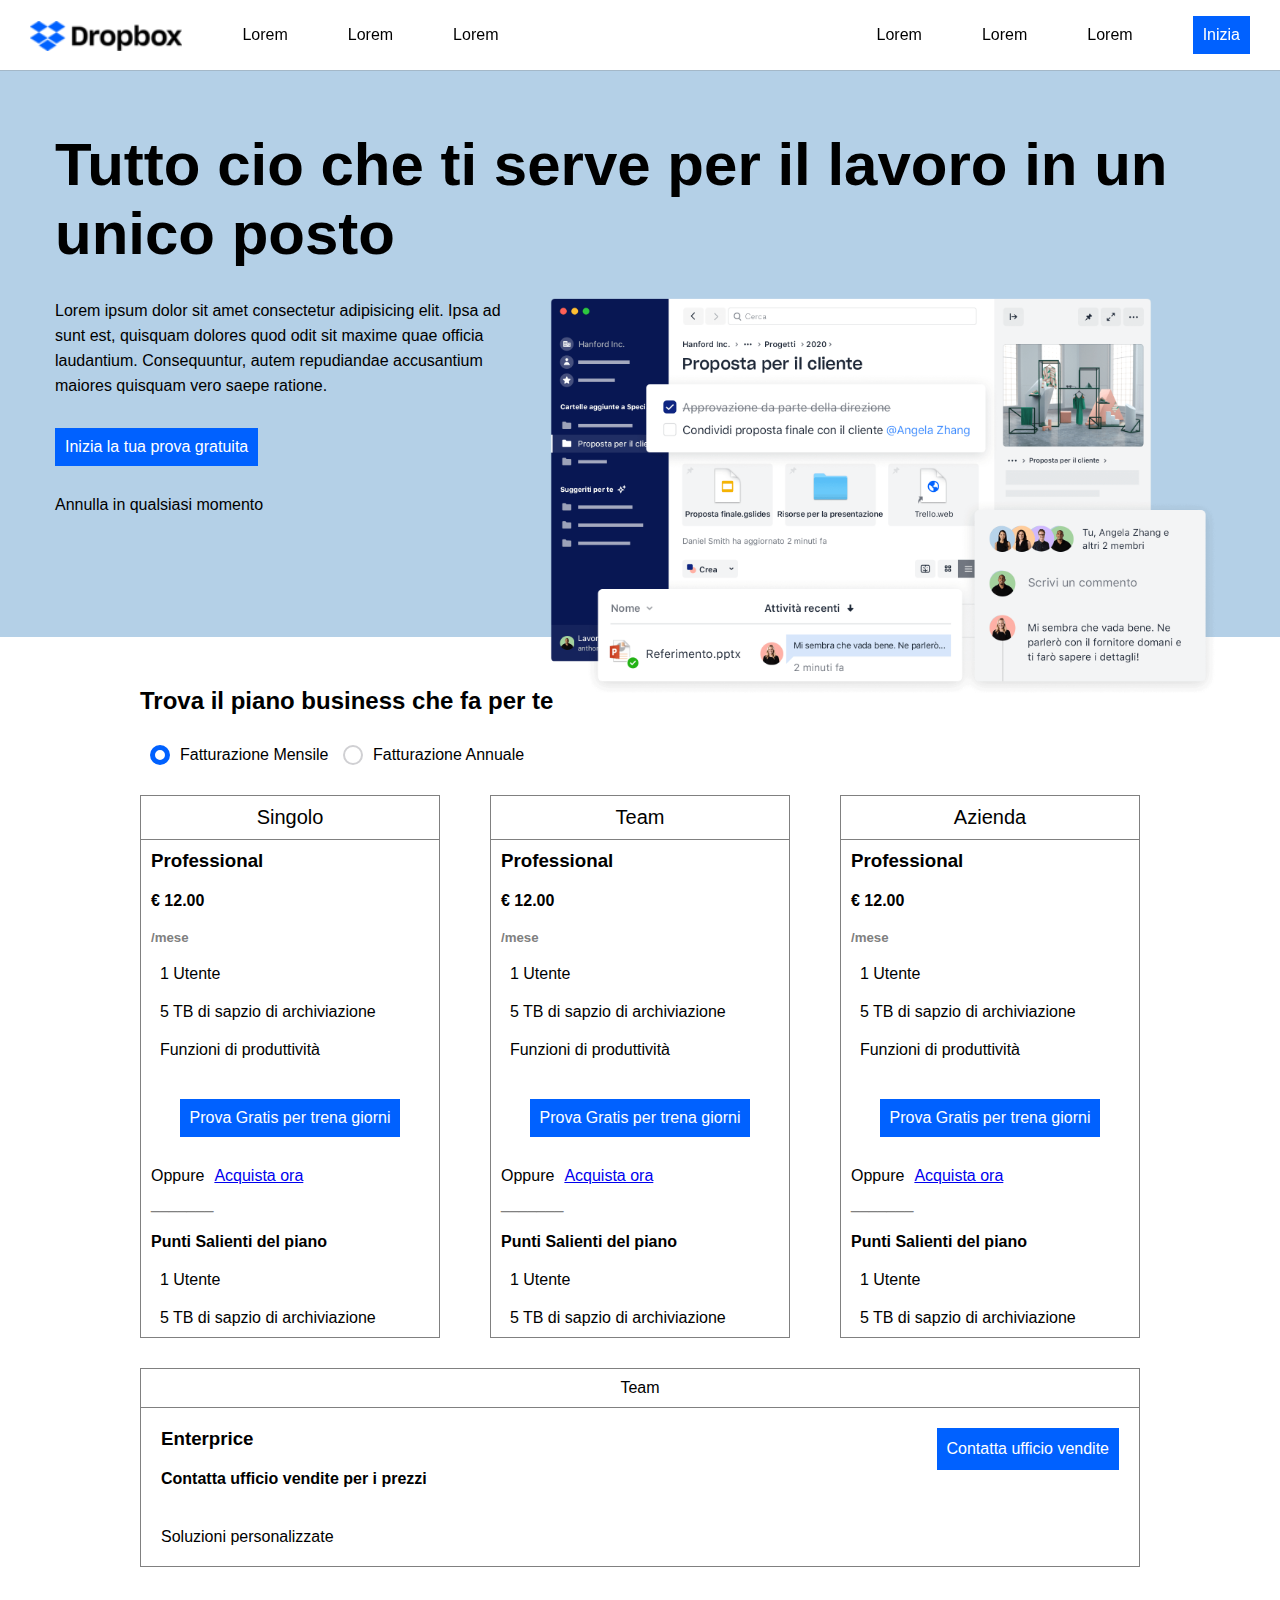
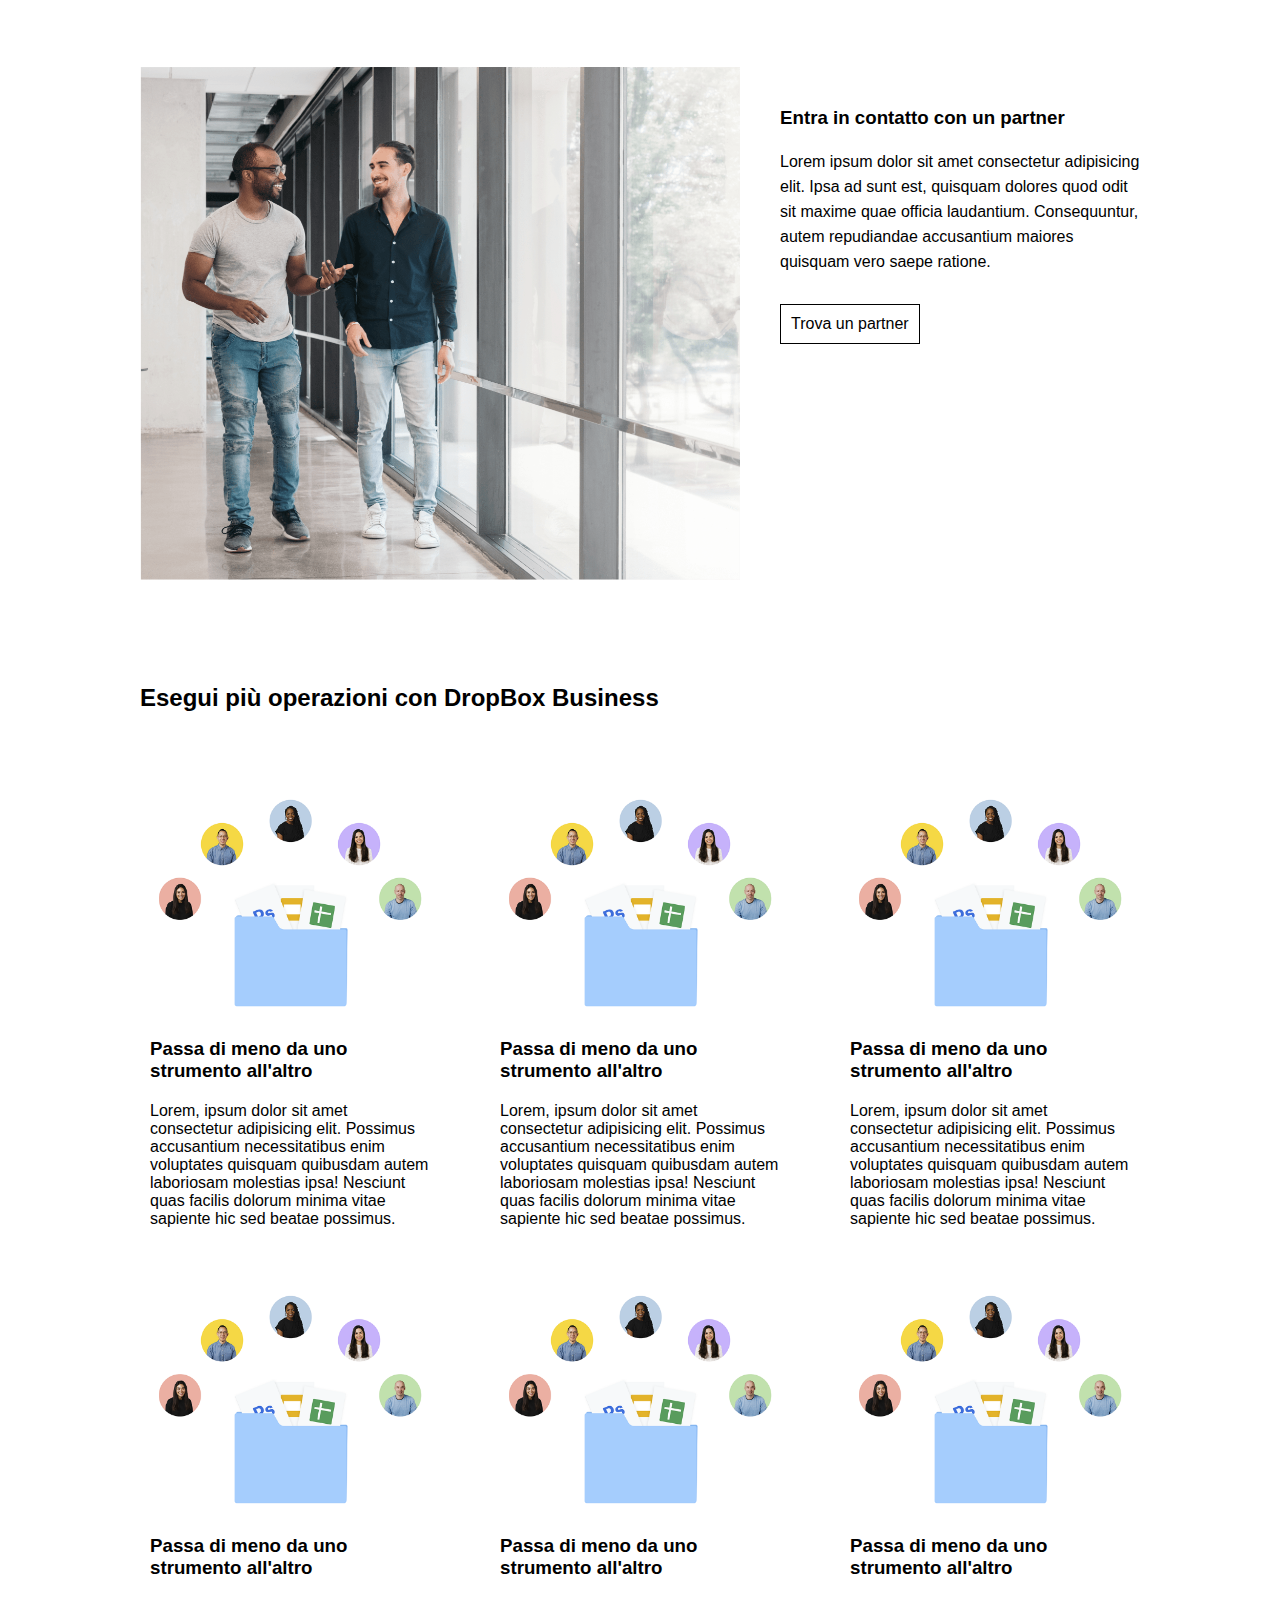
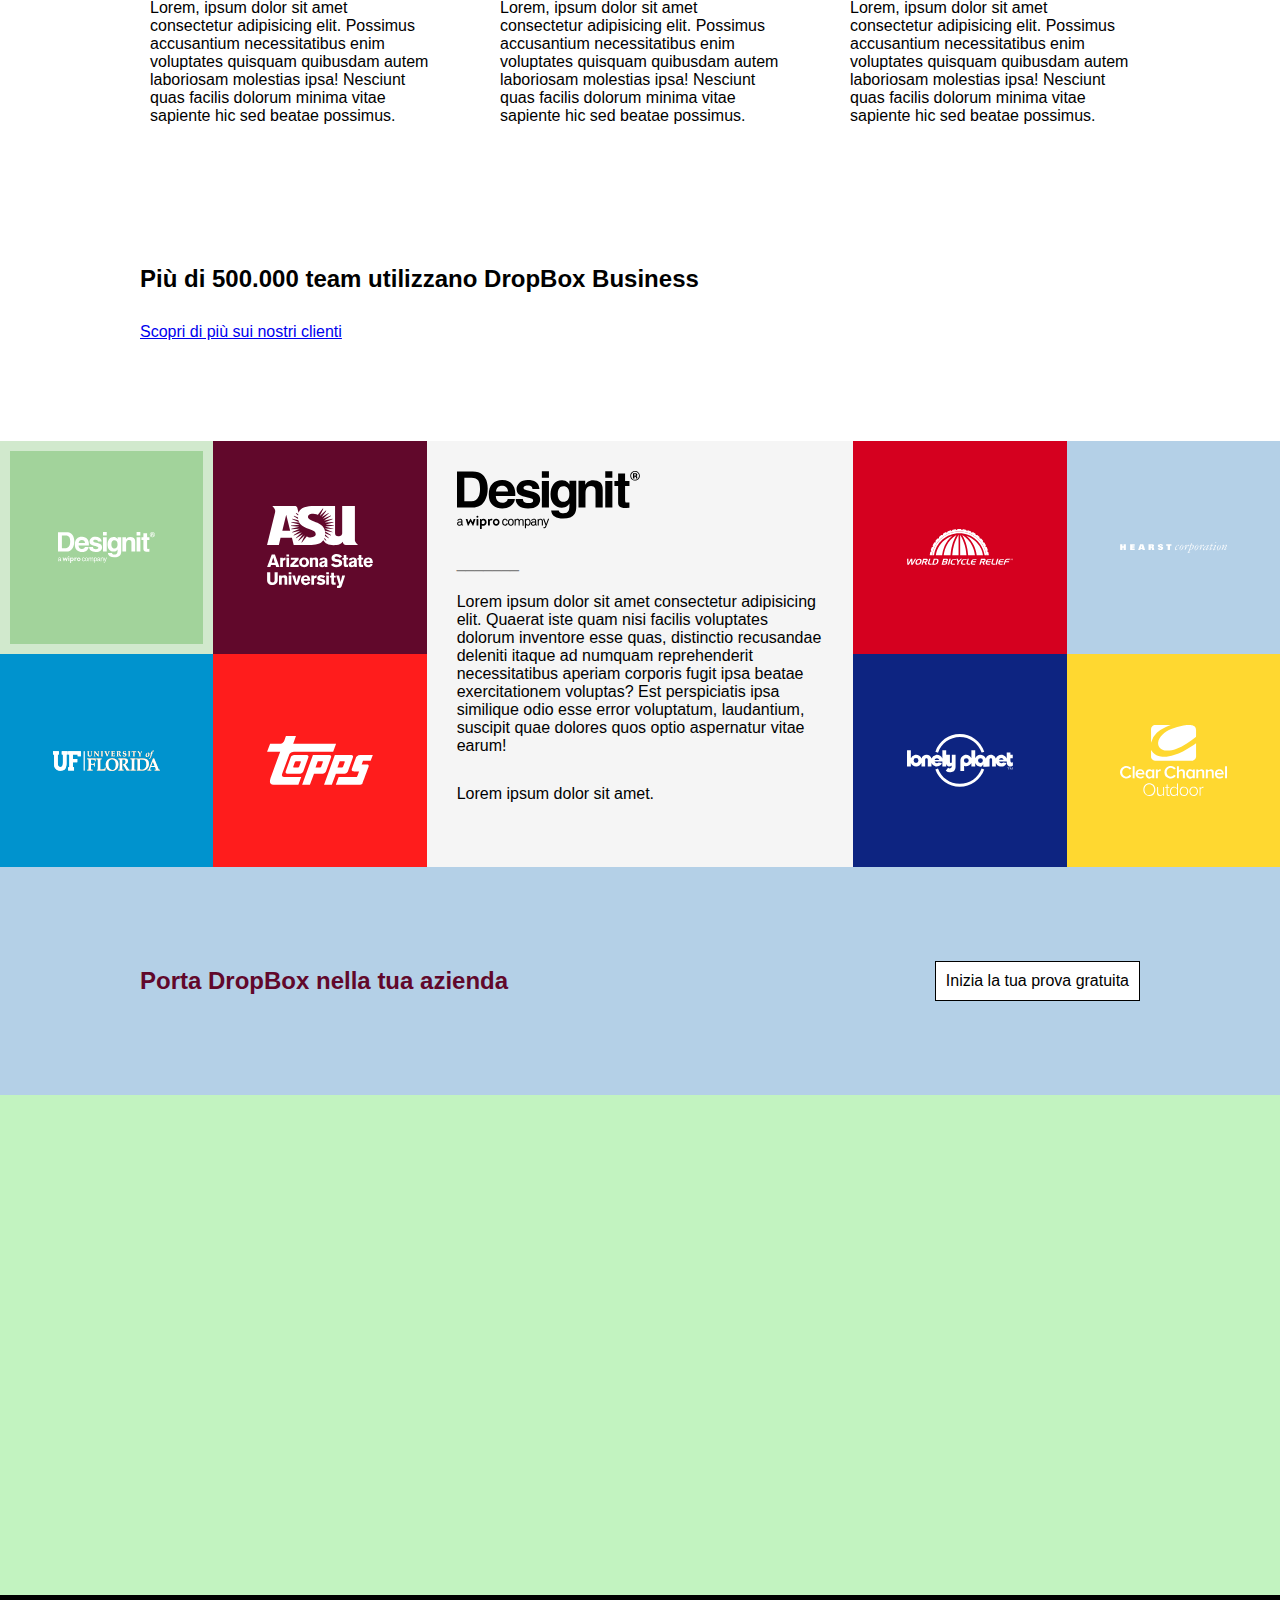
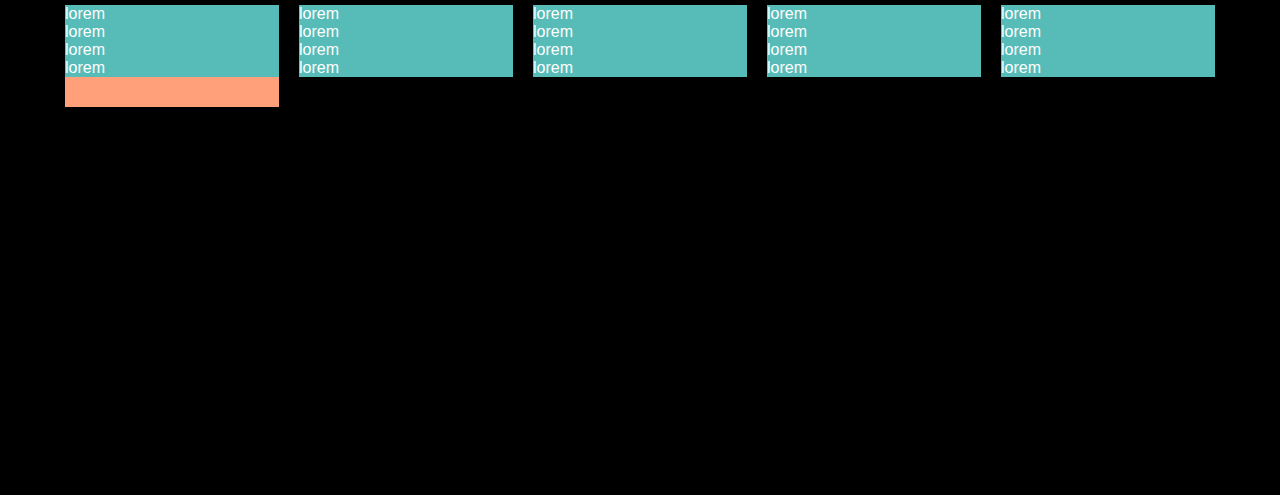
==== commit 203de190: "sezione sotto ai loghi free-trial completata" ====
--- a/index.html
+++ b/index.html
@@ -198,7 +198,7 @@
                         <p>Lorem ipsum dolor sit amet consectetur adipisicing elit. Ipsa ad sunt est, quisquam dolores
                             quod odit sit maxime quae officia laudantium. Consequuntur, autem repudiandae accusantium
                             maiores quisquam vero saepe ratione.</p>
-                        <button id="color-white">Trova un partner</button><br>
+                        <button class="color-white">Trova un partner</button><br>
                     </div>
                 </div>
                 <div class="business">
@@ -272,7 +272,7 @@
         </div>
 
         <section id="customer">
-            <div class="square-section d-flex wrap">
+            <div class="square-section d-flex wrap top-100">
                 <div class="square d-flex wrap">
                     <div class="small square1-color">
                         <img src="img/designit.svg" alt="">
@@ -312,13 +312,12 @@
             </div>
         </section>
 
-
-
-
-
         <div class="free-trial">
-            <div class="container">
-                <!-- <p>Lorem ipsum dolor sit amet consectetur, adipisicing elit. Suscipit optio, hic nam omnis pariatur commodi vel exercitationem veniam velit possimus laborum doloribus debitis temporibus incidunt iste officiis sed aspernatur beatae!</p> -->
+            <div class="container-small">
+                <div class="d-flex space-between align-center ">
+                    <h2>Porta DropBox nella tua azienda</h2>
+                    <button class="color-white">Inizia la tua prova gratuita</button>    
+                </div>
             </div>
 
         </div>
--- a/css/style.css
+++ b/css/style.css
@@ -119,7 +119,7 @@
 .container-small {
     max-width: 1000px;
     margin: auto;
-    padding-bottom: 100px;
+    /* padding-bottom: 100px; */
 }
 
 #jumbo {
@@ -301,7 +301,7 @@
     padding-bottom: 20px;
 }
 
-#color-white {
+.color-white {
     margin: 30px 0;
     background-color: white;
     border: black solid 1px;
@@ -382,20 +382,16 @@
 }
 
 
-
-
-
-
-
-
-
-
-
 .free-trial {
-    height: 250px;
-    padding: 20px;
+    /* height: 250px;
+    padding: 20px; */
     background-color: #B4D0E7;
 }
+.free-trial h2 {
+    color: #61082B;
+    padding: 100px 0;
+}
+
 
 .faq {
     height: 500px;
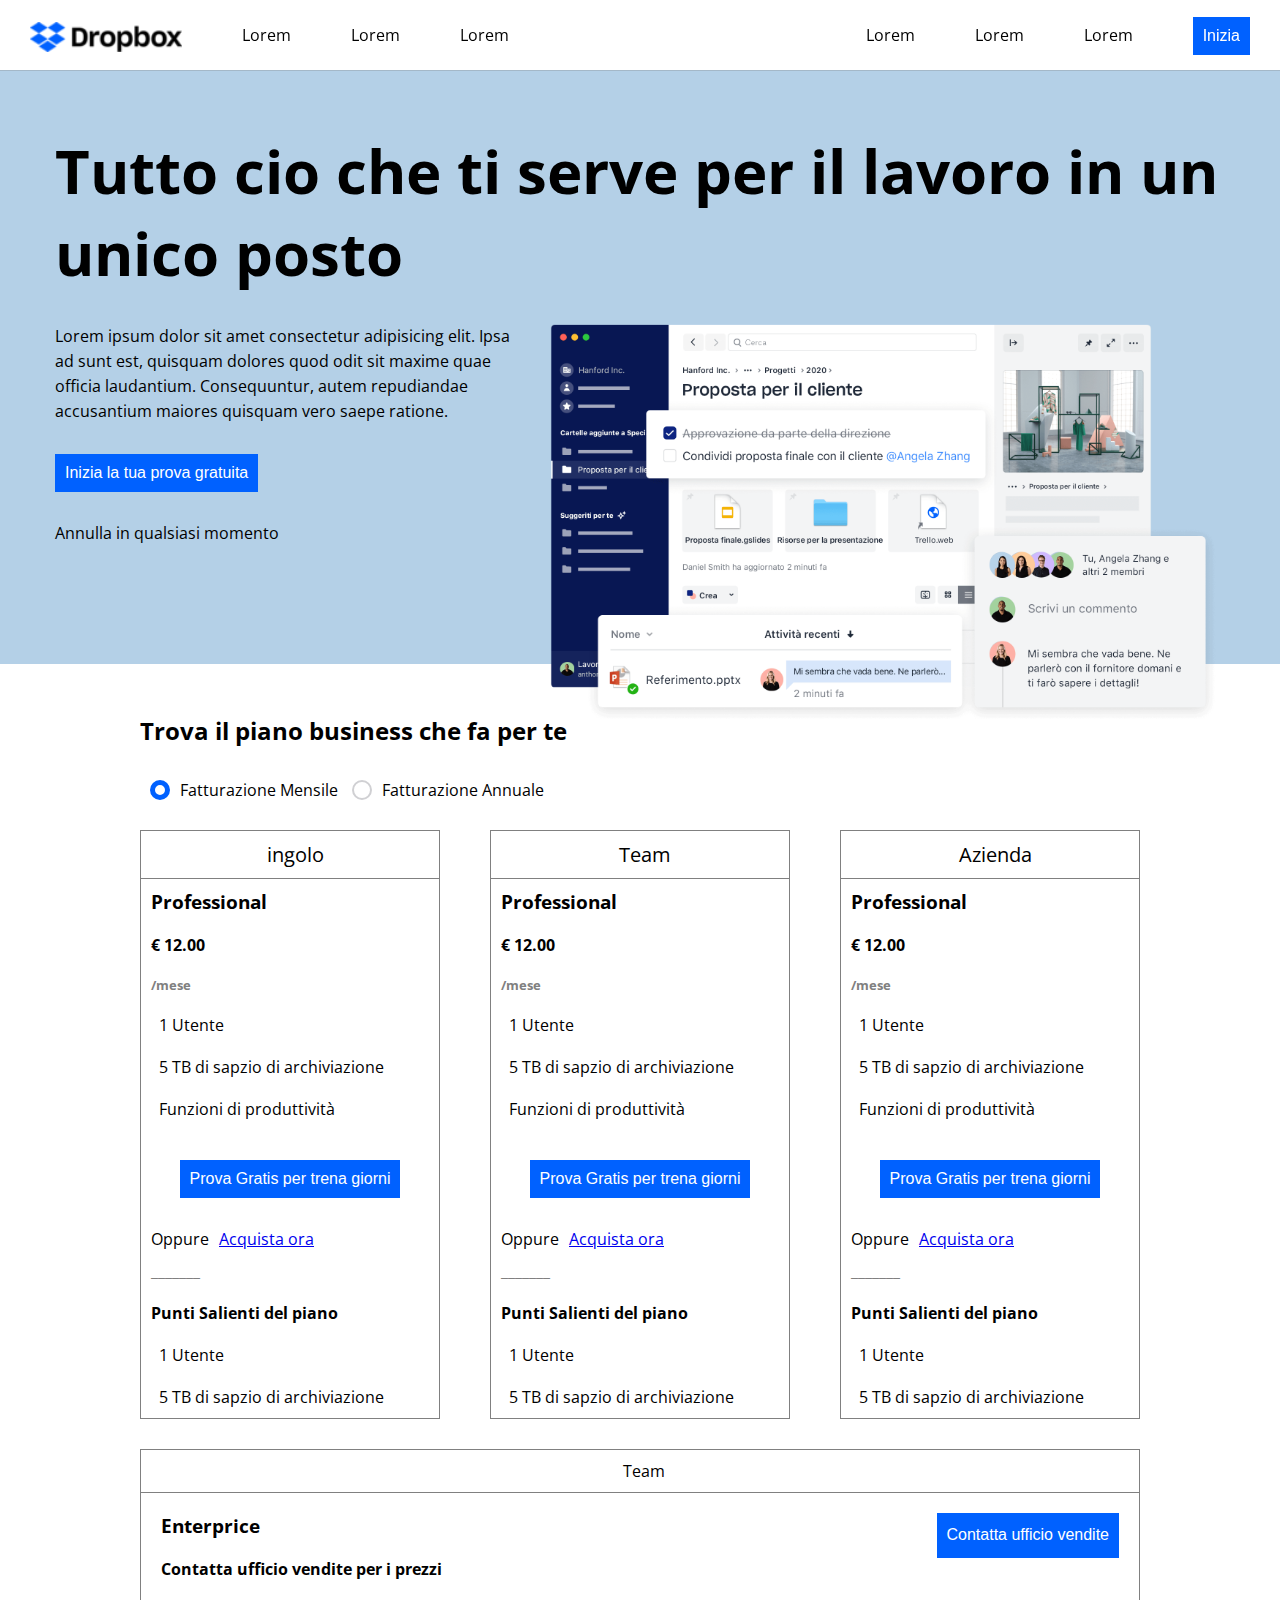
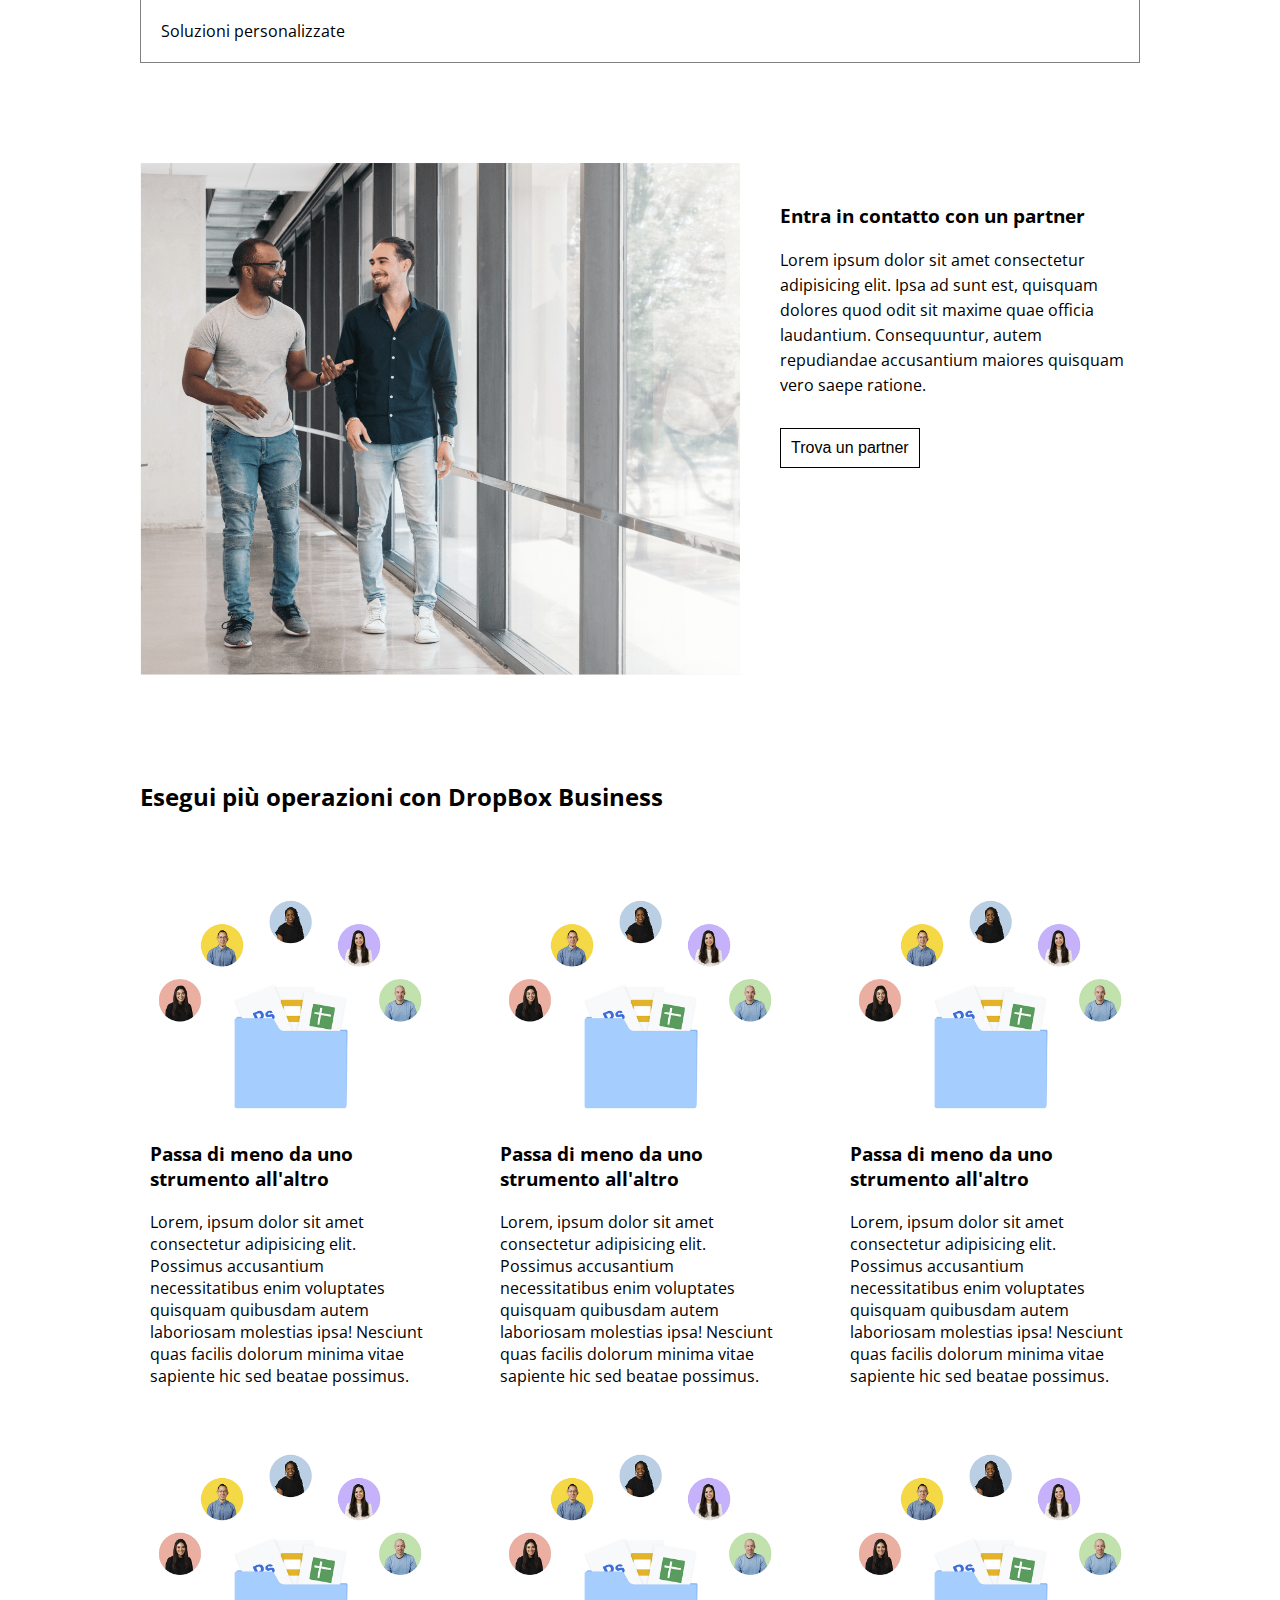
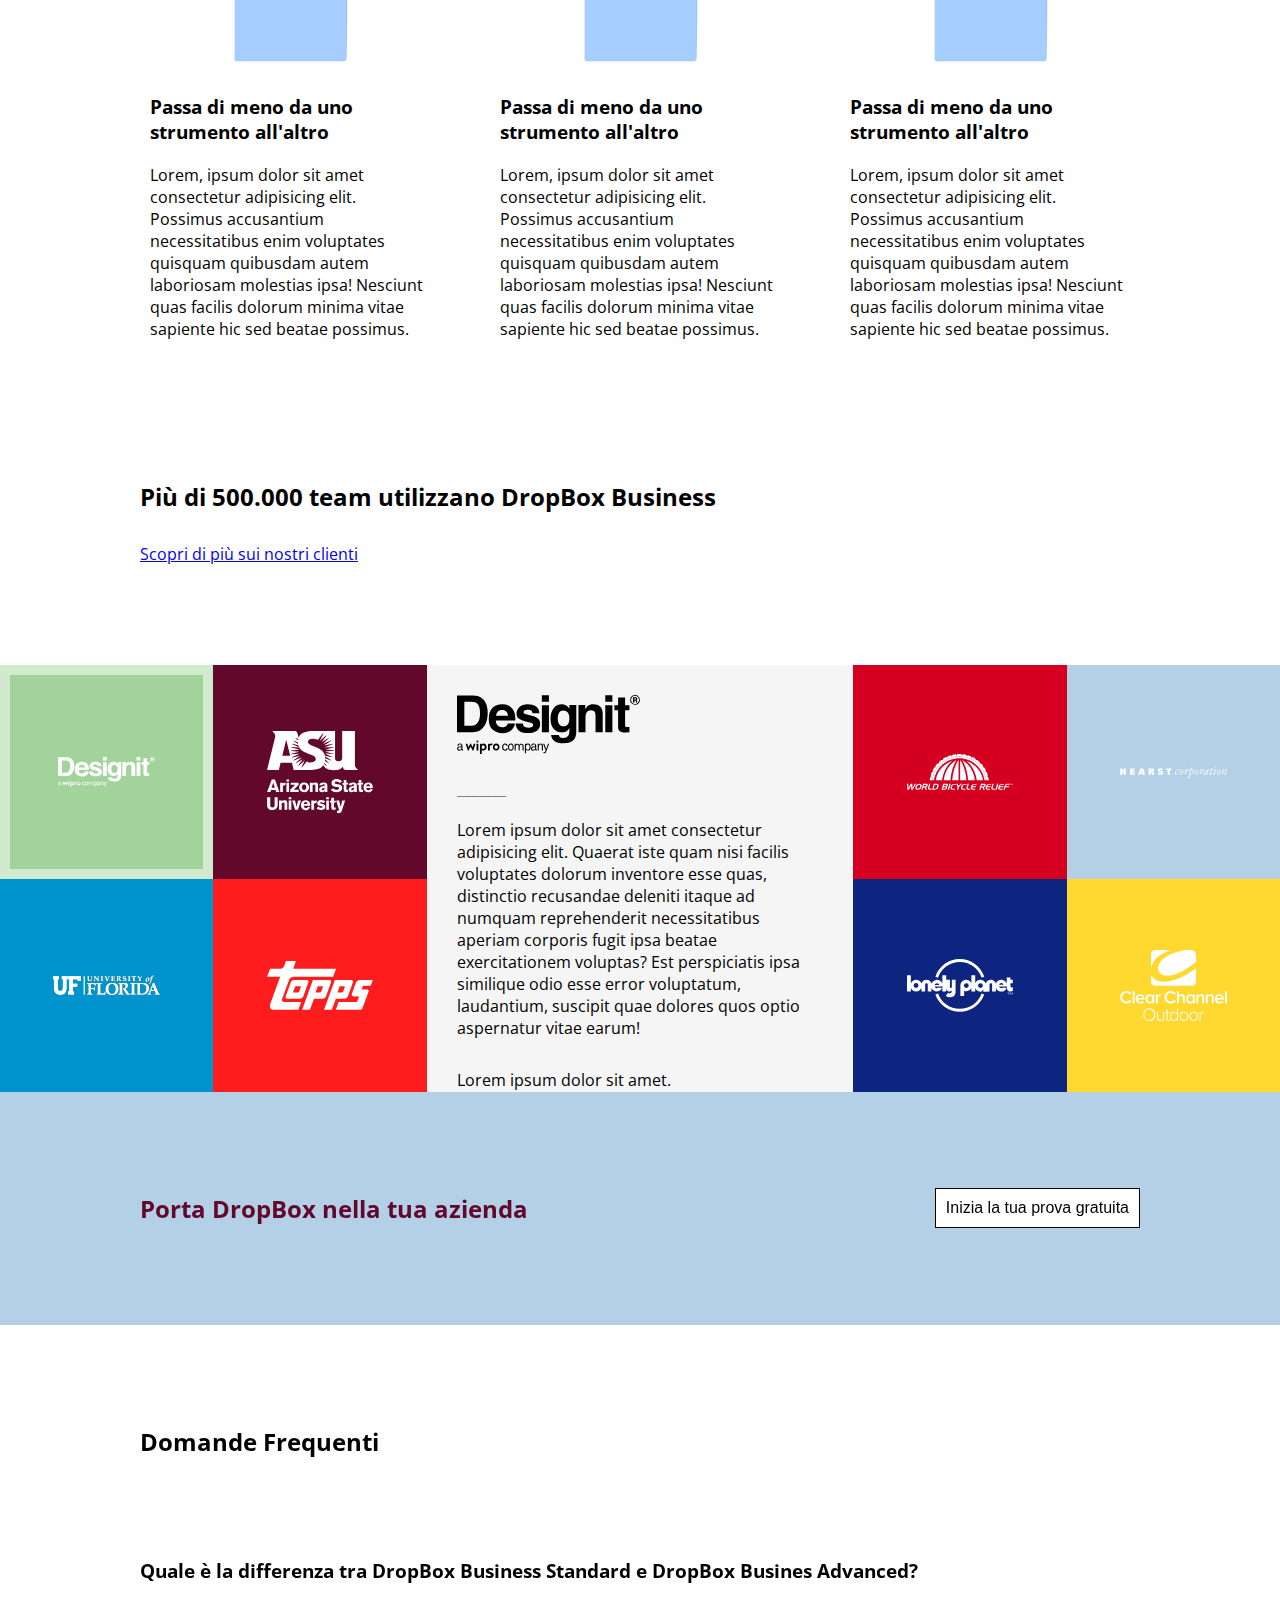
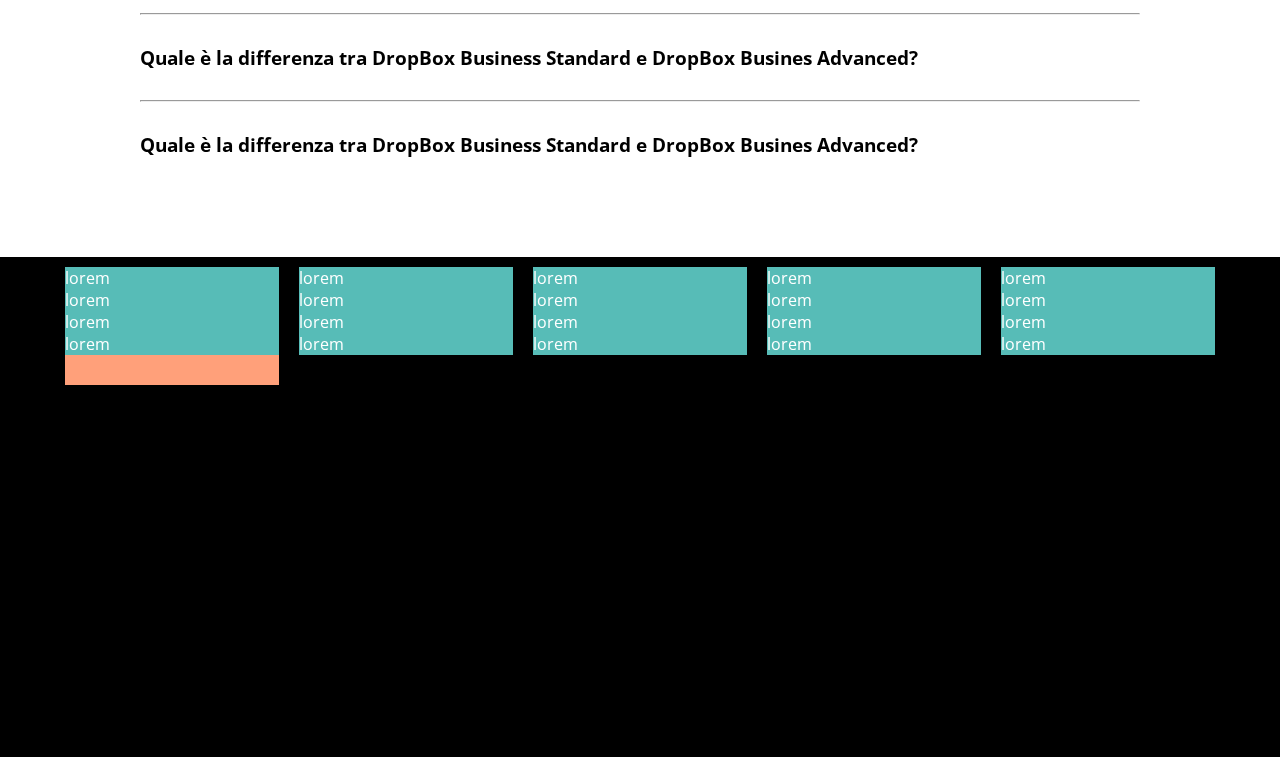
==== commit accb9366: "completata sezione faq" ====
--- a/index.html
+++ b/index.html
@@ -10,6 +10,9 @@
     <link rel="stylesheet" href="https://cdnjs.cloudflare.com/ajax/libs/font-awesome/6.2.1/css/all.min.css"
         integrity="sha512-MV7K8+y+gLIBoVD59lQIYicR65iaqukzvf/nwasF0nqhPay5w/9lJmVM2hMDcnK1OnMGCdVK+iQrJ7lzPJQd1w=="
         crossorigin="anonymous" referrerpolicy="no-referrer" />
+        <link rel="preconnect" href="https://fonts.googleapis.com">
+<link rel="preconnect" href="https://fonts.gstatic.com" crossorigin>
+<link href="https://fonts.googleapis.com/css2?family=Open+Sans:ital,wght@0,300;0,400;0,500;0,600;0,700;0,800;1,300;1,400;1,500;1,600;1,700;1,800&display=swap" rel="stylesheet">
 </head>
 
 <body>
@@ -90,7 +93,7 @@
                 <div class="columns">
                     <div class="section-column w-30 border">
                         <div class="icon">
-                            <i class="fa-solid fa-user"></i>Singolo
+                            <i class="fa-solid fa-user"></i>&nbsp&nbspingolo
                         </div>
                         <div class="text">
                             <h3>Professional</h3>
@@ -119,7 +122,7 @@
                     </div>
                     <div class="section-column w-30 border">
                         <div class="icon">
-                            <i class="fa-solid fa-users"></i>Team
+                            <i class="fa-solid fa-users"></i>&nbsp&nbspTeam
                         </div>
                         <div class="text">
                             <h3>Professional</h3>
@@ -148,7 +151,7 @@
                     </div>
                     <div class="section-column w-30 border">
                         <div class="icon">
-                            <i class="fa-solid fa-building"></i>Azienda
+                            <i class="fa-solid fa-building"></i>&nbsp&nbspAzienda
                         </div>
                         <div class="text">
                             <h3>Professional</h3>
@@ -178,7 +181,7 @@
                 </div>
                 <div class="enterprice">
                     <div class="top">
-                        <i class="fa-solid fa-building"></i>Team
+                        <i class="fa-solid fa-building"></i>&nbsp&nbspTeam
                     </div>
                     <div class="bottom">
                         <div class="d-flex space-between">
@@ -291,8 +294,12 @@
                 <div class="square central">
                     <img src="img/designit.svg" alt="">
                     <div id="line2">_______</div>
-                    <p class="bottom-30">Lorem ipsum dolor sit amet consectetur adipisicing elit. Quaerat iste quam nisi facilis voluptates dolorum inventore esse quas, distinctio recusandae deleniti itaque ad numquam reprehenderit necessitatibus aperiam corporis fugit ipsa beatae exercitationem voluptas? Est perspiciatis ipsa similique odio esse error voluptatum, laudantium, suscipit quae dolores quos optio aspernatur vitae earum!</p>
-                <p>Lorem ipsum dolor sit amet.</p>
+                    <p class="bottom-30">Lorem ipsum dolor sit amet consectetur adipisicing elit. Quaerat iste quam nisi
+                        facilis voluptates dolorum inventore esse quas, distinctio recusandae deleniti itaque ad numquam
+                        reprehenderit necessitatibus aperiam corporis fugit ipsa beatae exercitationem voluptas? Est
+                        perspiciatis ipsa similique odio esse error voluptatum, laudantium, suscipit quae dolores quos
+                        optio aspernatur vitae earum!</p>
+                    <p>Lorem ipsum dolor sit amet.</p>
                 </div>
 
                 <div class="square d-flex wrap">
@@ -314,16 +321,34 @@
 
         <div class="free-trial">
             <div class="container-small">
-                <div class="d-flex space-between align-center ">
+                <div class="d-flex space-between align-center">
                     <h2>Porta DropBox nella tua azienda</h2>
-                    <button class="color-white">Inizia la tua prova gratuita</button>    
+                    <button class="color-white">Inizia la tua prova gratuita</button>
                 </div>
             </div>
 
         </div>
-        <div class="faq">
-            <div class="container">
-                <!-- <p>Lorem ipsum dolor sit amet consectetur, adipisicing elit. Suscipit optio, hic nam omnis pariatur commodi vel exercitationem veniam velit possimus laborum doloribus debitis temporibus incidunt iste officiis sed aspernatur beatae!</p> -->
+
+        <div class="faq top-100 bottom-100">
+            <div class="container-small">
+                <h2 class="bottom-100">Domande Frequenti</h2>
+                <div class="d-flex space-between">
+                    <h3 class="bottom-30">Quale è la differenza tra DropBox Business Standard e DropBox Busines
+                        Advanced?</h3>
+                    <i class="fa-solid fa-chevron-down"></i>
+                </div>
+                <hr>
+                <div class="d-flex space-between align-center">
+                    <h3 class="bottom-30 top-30">Quale è la differenza tra DropBox Business Standard e DropBox Busines
+                        Advanced?</h3>
+                    <i class="fa-solid fa-chevron-down"></i>
+                </div>
+                <hr>
+                <div class="d-flex space-between align-center">
+                    <h3 class="top-30">Quale è la differenza tra DropBox Business Standard e DropBox Busines
+                        Advanced?</h3>
+                    <i class="fa-solid fa-chevron-down"></i>
+                </div>
             </div>
         </div>
 
--- a/css/style.css
+++ b/css/style.css
@@ -5,8 +5,8 @@
 }
 
 html {
-    font-family: sans-serif;
-
+    font-family: 'Open Sans', sans-serif;
+    
     /* OPENSANS */
 }
 
@@ -33,7 +33,6 @@
 }
 
 .column-big {
-    /* height: 400px; */
     /* background-color: green; */
 }
 
@@ -41,9 +40,9 @@
     /* background-color: brown; */
 }
 
-.border {
+/* .border {
     border: 1px solid red;
-}
+} */
 
 
 /* REGOLE CSS */
@@ -93,9 +92,9 @@
     line-height: 70px;
 }
 
-.border-hover {
-    /* border-bottom: red solid 1px; */
-}
+/* .border-hover {
+    border-bottom: red solid 1px;
+} */
 
 .menu-column li a {
     text-decoration: none;
@@ -119,7 +118,6 @@
 .container-small {
     max-width: 1000px;
     margin: auto;
-    /* padding-bottom: 100px; */
 }
 
 #jumbo {
@@ -152,6 +150,9 @@
 
 .bottom-50 {
     padding-bottom: 50px;
+}
+.bottom-100 {
+    padding-bottom: 100px;
 }
 
 .top-30 {
@@ -266,9 +267,7 @@
 
 .enterprice {
     border: solid 1px gray;
-    /* height: 200px;
-    background-color: yellow; */
-    /* margin-bottom: 20px; */
+    /*background-color: yellow; */
 }
 
 .enterprice .top {
@@ -312,11 +311,6 @@
     width: 100%;
 }
 
-
-/* #customer {
-    padding-top: 30px;
-} */
-
 .square {
     width: calc(100% / 3);
     height: calc(100vw / 3);
@@ -326,8 +320,6 @@
 .square .small {
     height: 50%;
     width: 50%;
-    /* background-color: #57BCB7; */
-    /* border: 1px solid; */
     display: flex;
     justify-content: center;
     align-items: center;
@@ -383,20 +375,12 @@
 
 
 .free-trial {
-    /* height: 250px;
-    padding: 20px; */
     background-color: #B4D0E7;
 }
+
 .free-trial h2 {
     color: #61082B;
     padding: 100px 0;
-}
-
-
-.faq {
-    height: 500px;
-    padding: 20px;
-    background-color: #c2f3c0;
 }
 
 
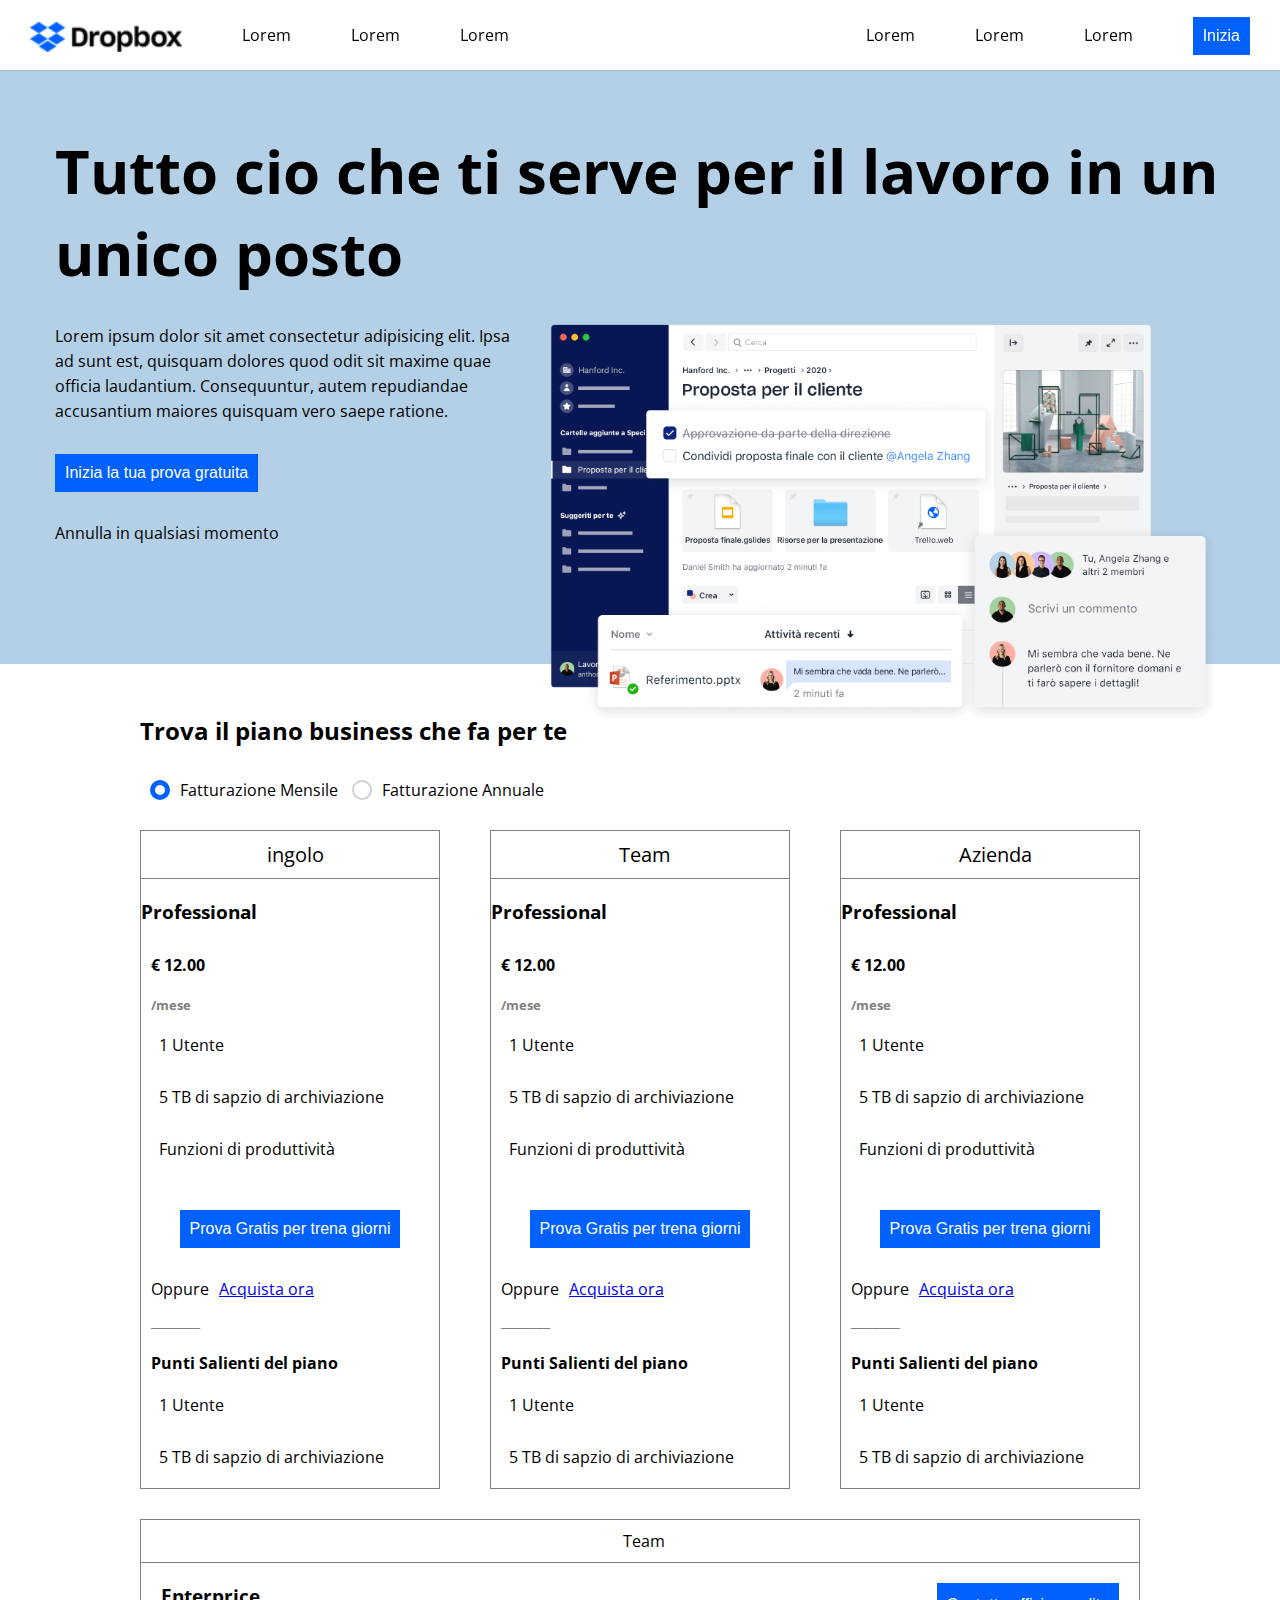
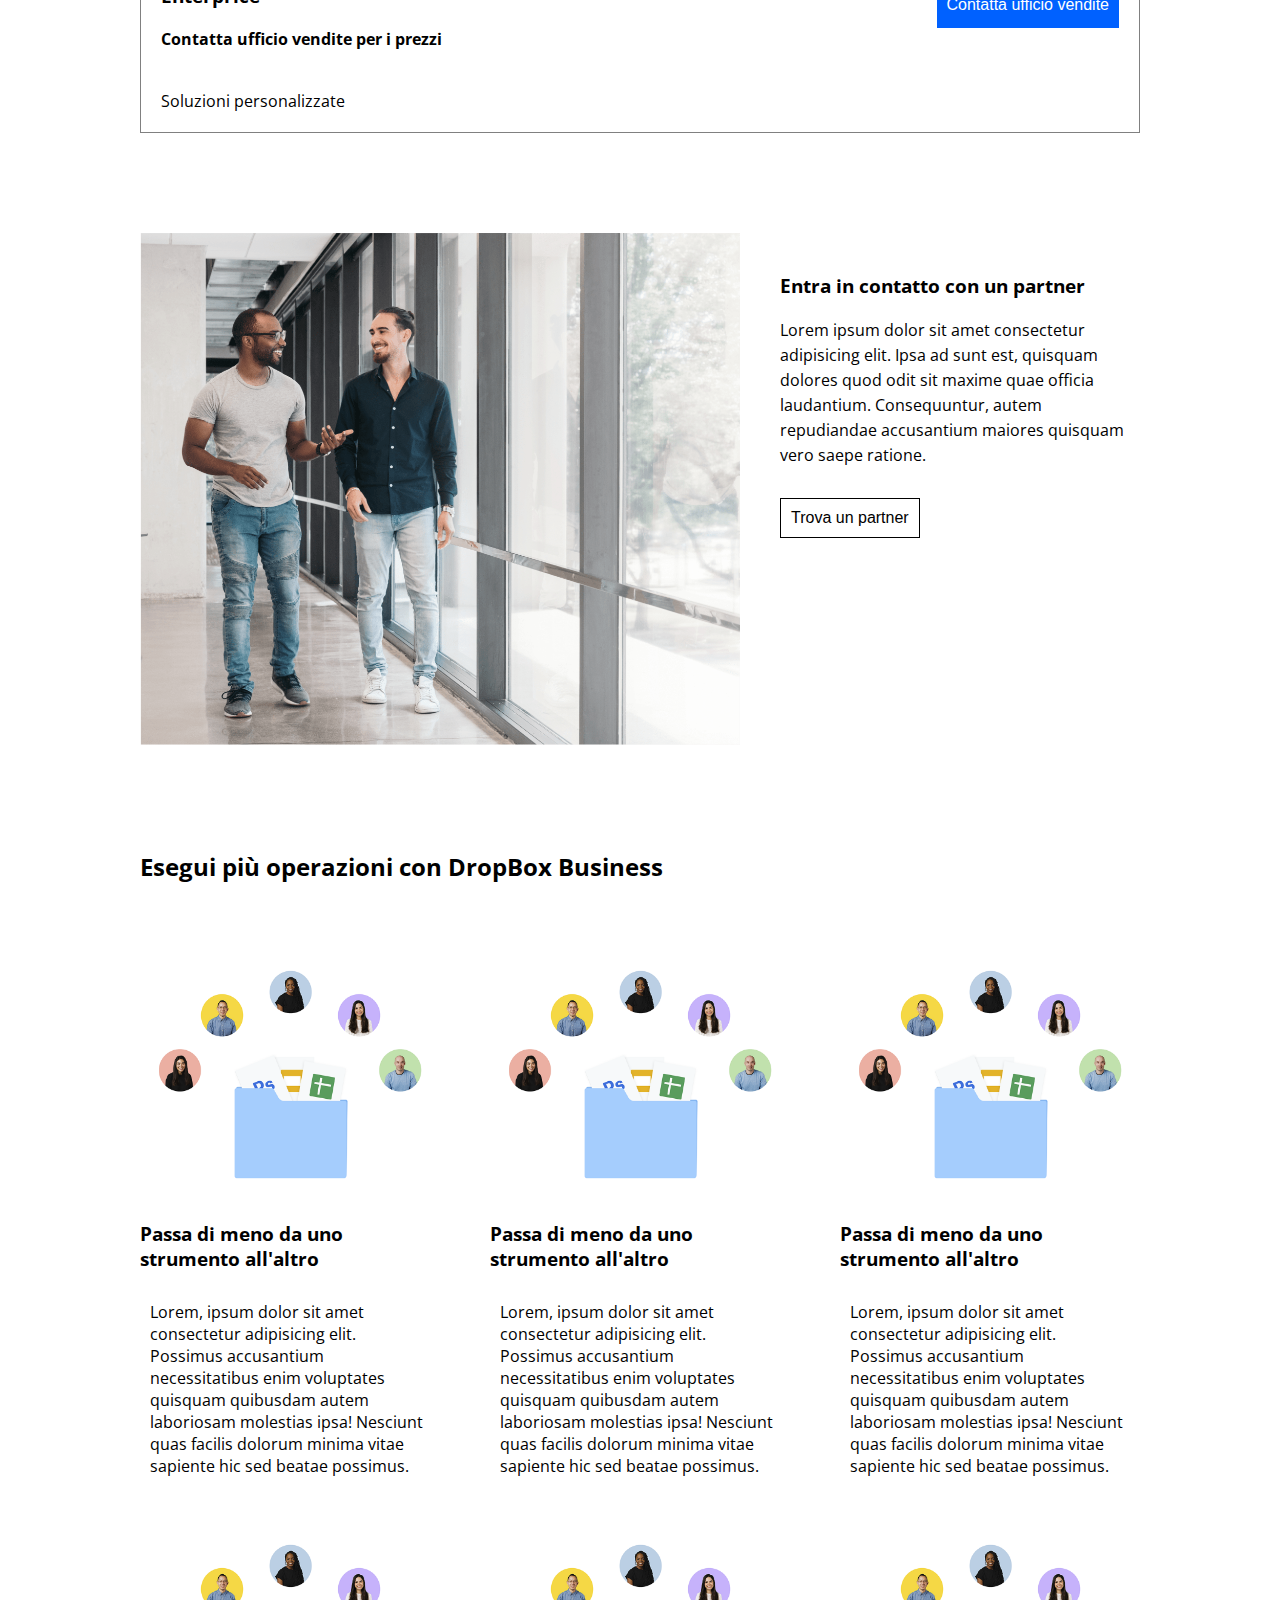
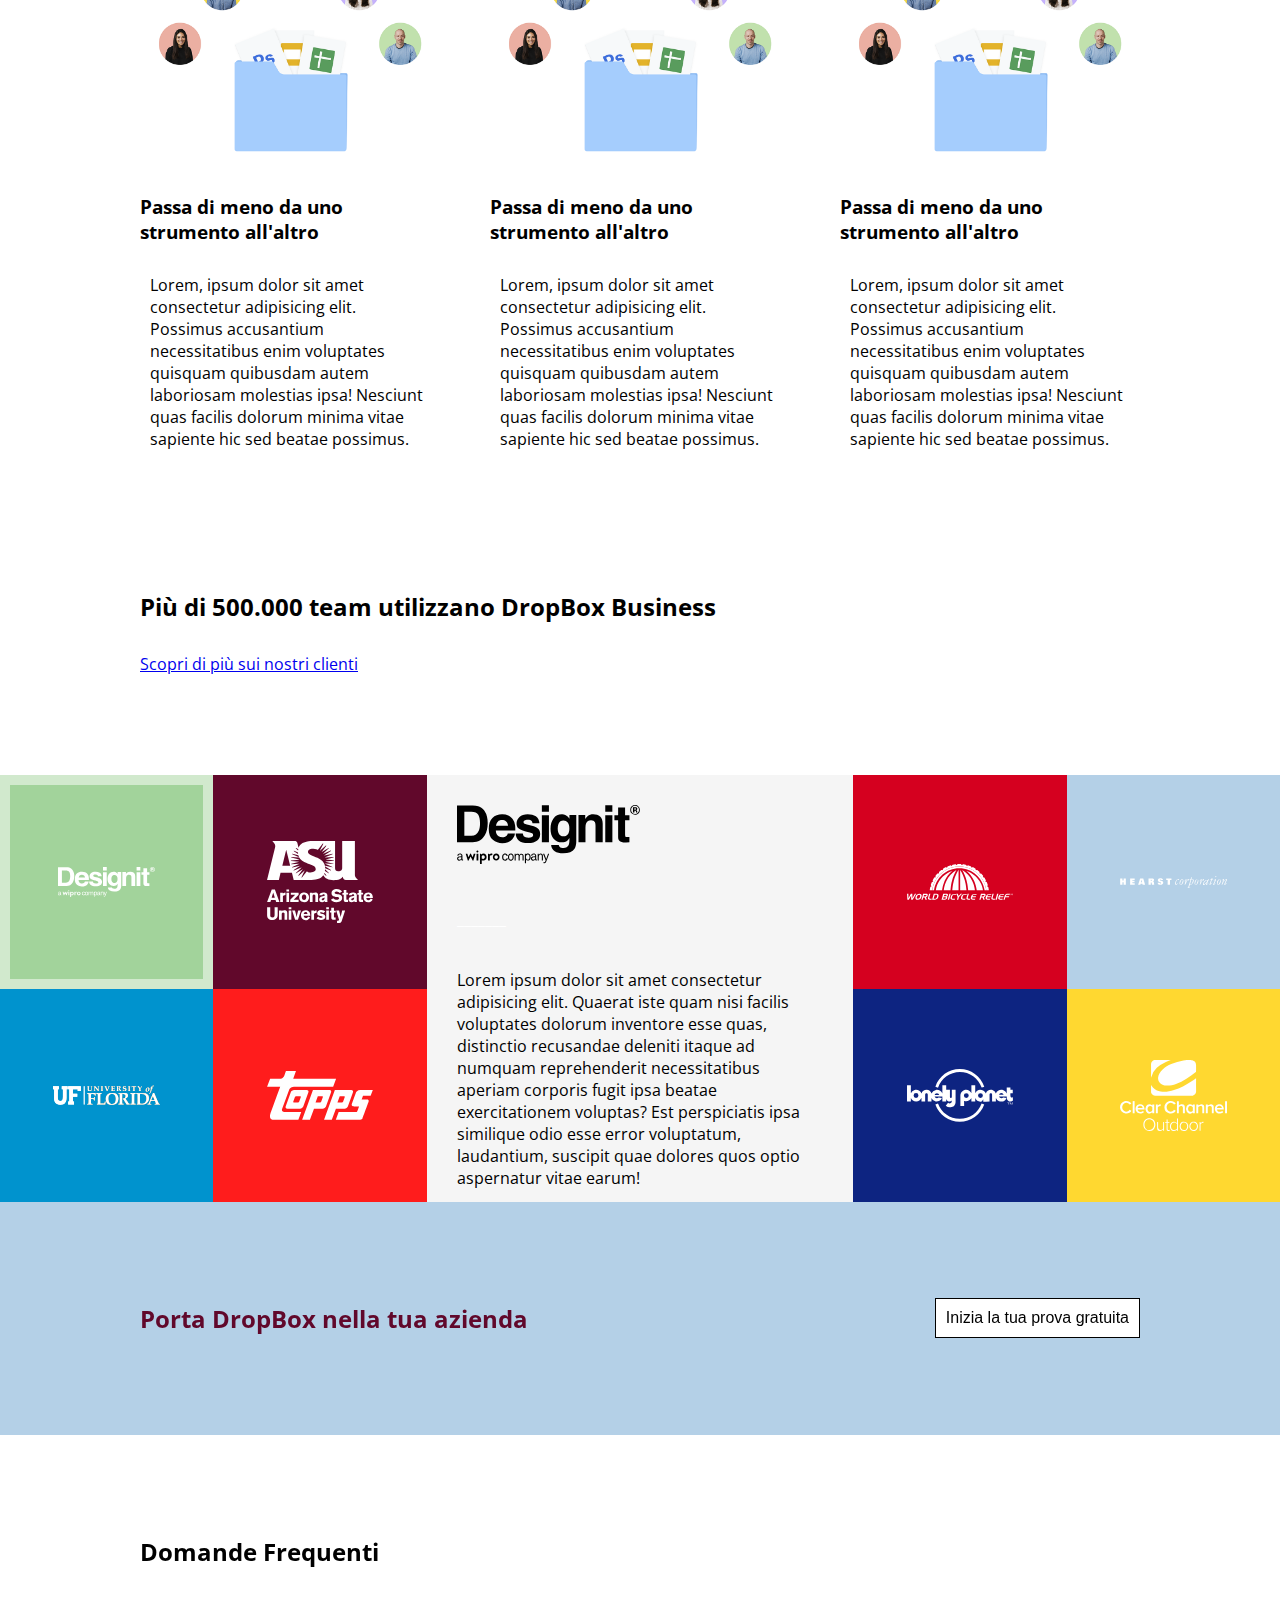
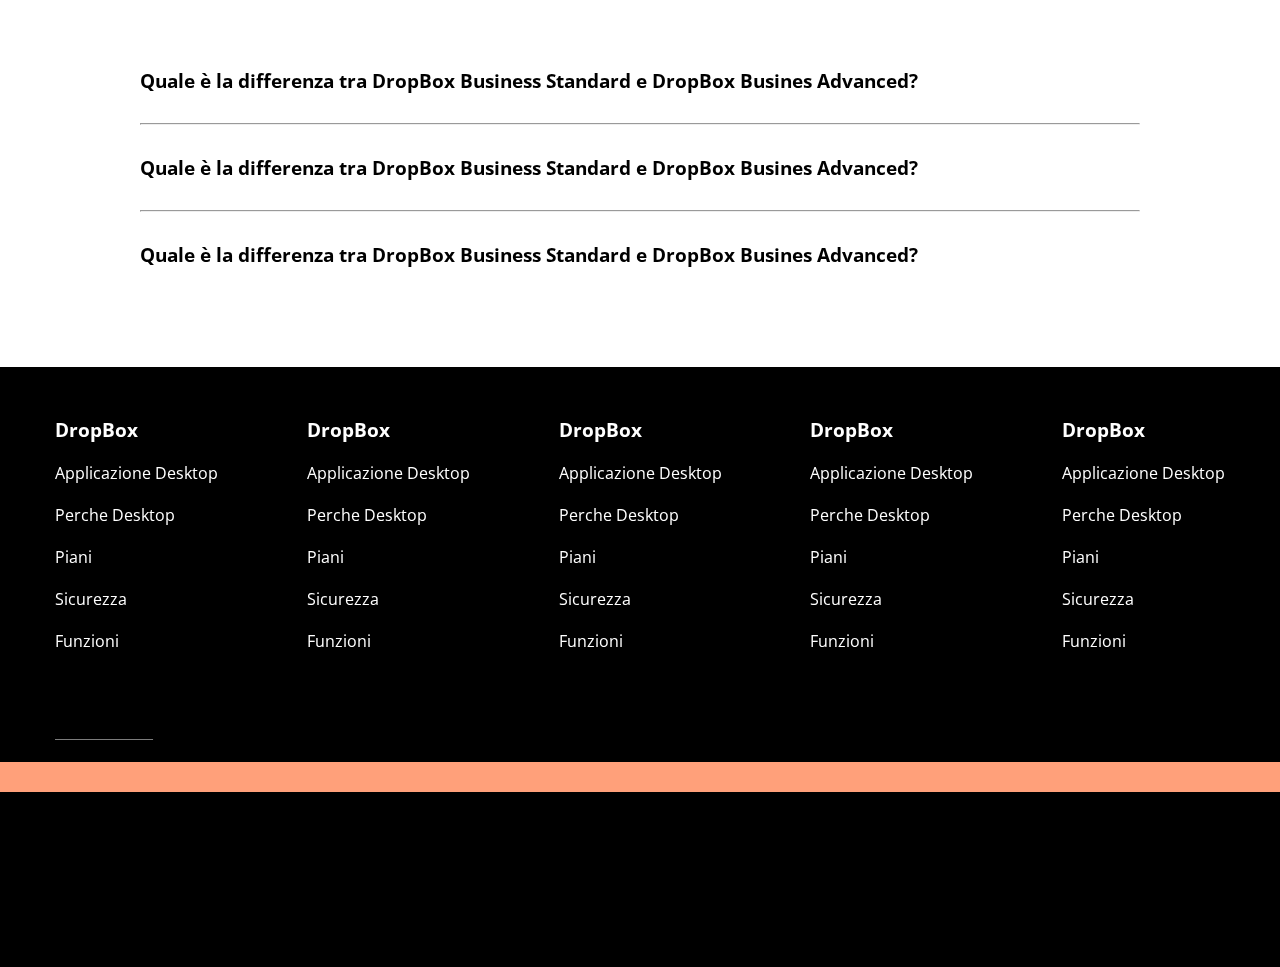
==== commit b76c011d: "footer completo al 90%" ====
--- a/index.html
+++ b/index.html
@@ -10,12 +10,17 @@
     <link rel="stylesheet" href="https://cdnjs.cloudflare.com/ajax/libs/font-awesome/6.2.1/css/all.min.css"
         integrity="sha512-MV7K8+y+gLIBoVD59lQIYicR65iaqukzvf/nwasF0nqhPay5w/9lJmVM2hMDcnK1OnMGCdVK+iQrJ7lzPJQd1w=="
         crossorigin="anonymous" referrerpolicy="no-referrer" />
-        <link rel="preconnect" href="https://fonts.googleapis.com">
-<link rel="preconnect" href="https://fonts.gstatic.com" crossorigin>
-<link href="https://fonts.googleapis.com/css2?family=Open+Sans:ital,wght@0,300;0,400;0,500;0,600;0,700;0,800;1,300;1,400;1,500;1,600;1,700;1,800&display=swap" rel="stylesheet">
+    <link rel="preconnect" href="https://fonts.googleapis.com">
+    <link rel="preconnect" href="https://fonts.gstatic.com" crossorigin>
+    <link
+        href="https://fonts.googleapis.com/css2?family=Open+Sans:ital,wght@0,300;0,400;0,500;0,600;0,700;0,800;1,300;1,400;1,500;1,600;1,700;1,800&display=swap"
+        rel="stylesheet">
 </head>
 
 <body>
+
+    <!-- Inizio header -->
+
     <header>
         <nav class="d-flex space-between">
             <div class="menu-column">
@@ -63,7 +68,10 @@
         </nav>
     </header>
 
+    <!-- Fine header / Inizio Main -->
+
     <main>
+
         <section id="jumbo">
             <div class="container fuori-bordo">
                 <h1>Tutto cio che ti serve per il lavoro in un unico posto</h1>
@@ -120,6 +128,7 @@
                             </ul>
                         </div>
                     </div>
+
                     <div class="section-column w-30 border">
                         <div class="icon">
                             <i class="fa-solid fa-users"></i>&nbsp&nbspTeam
@@ -149,6 +158,7 @@
                             </ul>
                         </div>
                     </div>
+
                     <div class="section-column w-30 border">
                         <div class="icon">
                             <i class="fa-solid fa-building"></i>&nbsp&nbspAzienda
@@ -179,6 +189,7 @@
                         </div>
                     </div>
                 </div>
+
                 <div class="enterprice">
                     <div class="top">
                         <i class="fa-solid fa-building"></i>&nbsp&nbspTeam
@@ -192,6 +203,7 @@
                         <span>Soluzioni personalizzate</span>
                     </div>
                 </div>
+
                 <div class="content d-flex top-100">
                     <div class="column-big w-60">
                         <img src="img/partner.png" alt="partner">
@@ -204,6 +216,7 @@
                         <button class="color-white">Trova un partner</button><br>
                     </div>
                 </div>
+
                 <div class="business">
                     <h2 class="top-100">Esegui più operazioni con DropBox Business</h2>
                     <div class="columns">
@@ -351,56 +364,72 @@
                 </div>
             </div>
         </div>
-
-
-
     </main>
 
+    <!-- Fine Main / Inizio footer -->
 
     <footer>
-        <div class="footer-container">
-            <div class="column">
-                <ul>
-                    <li>lorem</li>
-                    <li>lorem</li>
-                    <li>lorem</li>
-                    <li>lorem</li>
-                </ul>
-                <div class="language"></div>
-            </div>
-            <div class="column">
-                <ul>
-                    <li>lorem</li>
-                    <li>lorem</li>
-                    <li>lorem</li>
-                    <li>lorem</li>
-                </ul>
-            </div>
-            <div class="column">
-                <ul>
-                    <li>lorem</li>
-                    <li>lorem</li>
-                    <li>lorem</li>
-                    <li>lorem</li>
-                </ul>
-            </div>
-            <div class="column">
-                <ul>
-                    <li>lorem</li>
-                    <li>lorem</li>
-                    <li>lorem</li>
-                    <li>lorem</li>
-                </ul>
-            </div>
-            <div class="column">
-                <ul>
-                    <li>lorem</li>
-                    <li>lorem</li>
-                    <li>lorem</li>
-                    <li>lorem</li>
-                </ul>
-            </div>
+        <div class="container">
+            <div class="columns">
+                <div class="column">
+                    <h3>DropBox</h3>
+                    <ul>
+                        <li>Applicazione Desktop</li>
+                        <li>Perche Desktop</li>
+                        <li>Piani</li>
+                        <li>Sicurezza</li>
+                        <li>Funzioni</li>
+                    </ul>
+                </div>
+                <div class="column">
+                    <h3>DropBox</h3>
+                    <ul>
+                        <li>Applicazione Desktop</li>
+                        <li>Perche Desktop</li>
+                        <li>Piani</li>
+                        <li>Sicurezza</li>
+                        <li>Funzioni</li>
+                    </ul>
+                </div>
+                <div class="column">
+                    <h3>DropBox</h3>
+                    <ul>
+                        <li>Applicazione Desktop</li>
+                        <li>Perche Desktop</li>
+                        <li>Piani</li>
+                        <li>Sicurezza</li>
+                        <li>Funzioni</li>
+                    </ul>
+                </div>
+                <div class="column">
+                    <h3>DropBox</h3>
+                    <ul>
+                        <li>Applicazione Desktop</li>
+                        <li>Perche Desktop</li>
+                        <li>Piani</li>
+                        <li>Sicurezza</li>
+                        <li>Funzioni</li>
+                    </ul>
+                </div>
+                <div class="column">
+                    <h3>DropBox</h3>
+                    <ul>
+                        <li>Applicazione Desktop</li>
+                        <li>Perche Desktop</li>
+                        <li>Piani</li>
+                        <li>Sicurezza</li>
+                        <li>Funzioni</li>
+                    </ul>
+                </div>
+            </div>
+            <div id="line3">______________</div>
+            <!-- <hr> -->
+
         </div>
+
+
+        <div class="language"></div>
+
     </footer>
 
 
--- a/css/style.css
+++ b/css/style.css
@@ -6,11 +6,15 @@
 
 html {
     font-family: 'Open Sans', sans-serif;
-    
+
     /* OPENSANS */
 }
 
 /* REGOLE DI DEBUG */
+
+.w-20 {
+    width: 20%;
+}
 
 .w-30 {
     width: 30%;
@@ -151,6 +155,7 @@
 .bottom-50 {
     padding-bottom: 50px;
 }
+
 .bottom-100 {
     padding-bottom: 100px;
 }
@@ -250,7 +255,14 @@
     padding: 10px;
     color: gray;
 }
+
 #line2 {
+    color: white;
+    padding: 50px 0;
+    line-height: 0;
+}
+
+#line3 {
     color: gray;
     padding: 30px 0;
     line-height: 0;
@@ -386,29 +398,44 @@
 
 footer {
     background-color: black;
-    /* height: 600px; */
-}
-
-.footer-container {
+    height: 600px;
+}
+
+/* .footer-container {
     height: 500px;
     width: 1170px;
     margin: 0 auto;
     display: flex;
     align-items: flex-start;
-    /* margin: auto; */
-}
+    margin: auto;
+} */
 
 
 .column {
-    width: calc(100% / 5);
+    /* width: calc(100% / 5); */
     color: white;
-    background-color: #57BCB7;
-    margin: 10px;
+    /* background-color: #57BCB7; */
+    /* margin: 10px; */
 }
 
 .column ul {
     list-style-type: none;
 }
+
+.columns h3 {
+    padding: 20px 0;
+}
+
+.columns li {
+    padding-bottom: 20px;
+}
+
+/* footer hr {
+    width: 100px;
+    color: white;
+    margin-top: 50px;
+} */
+
 
 .language {
     height: 30px;
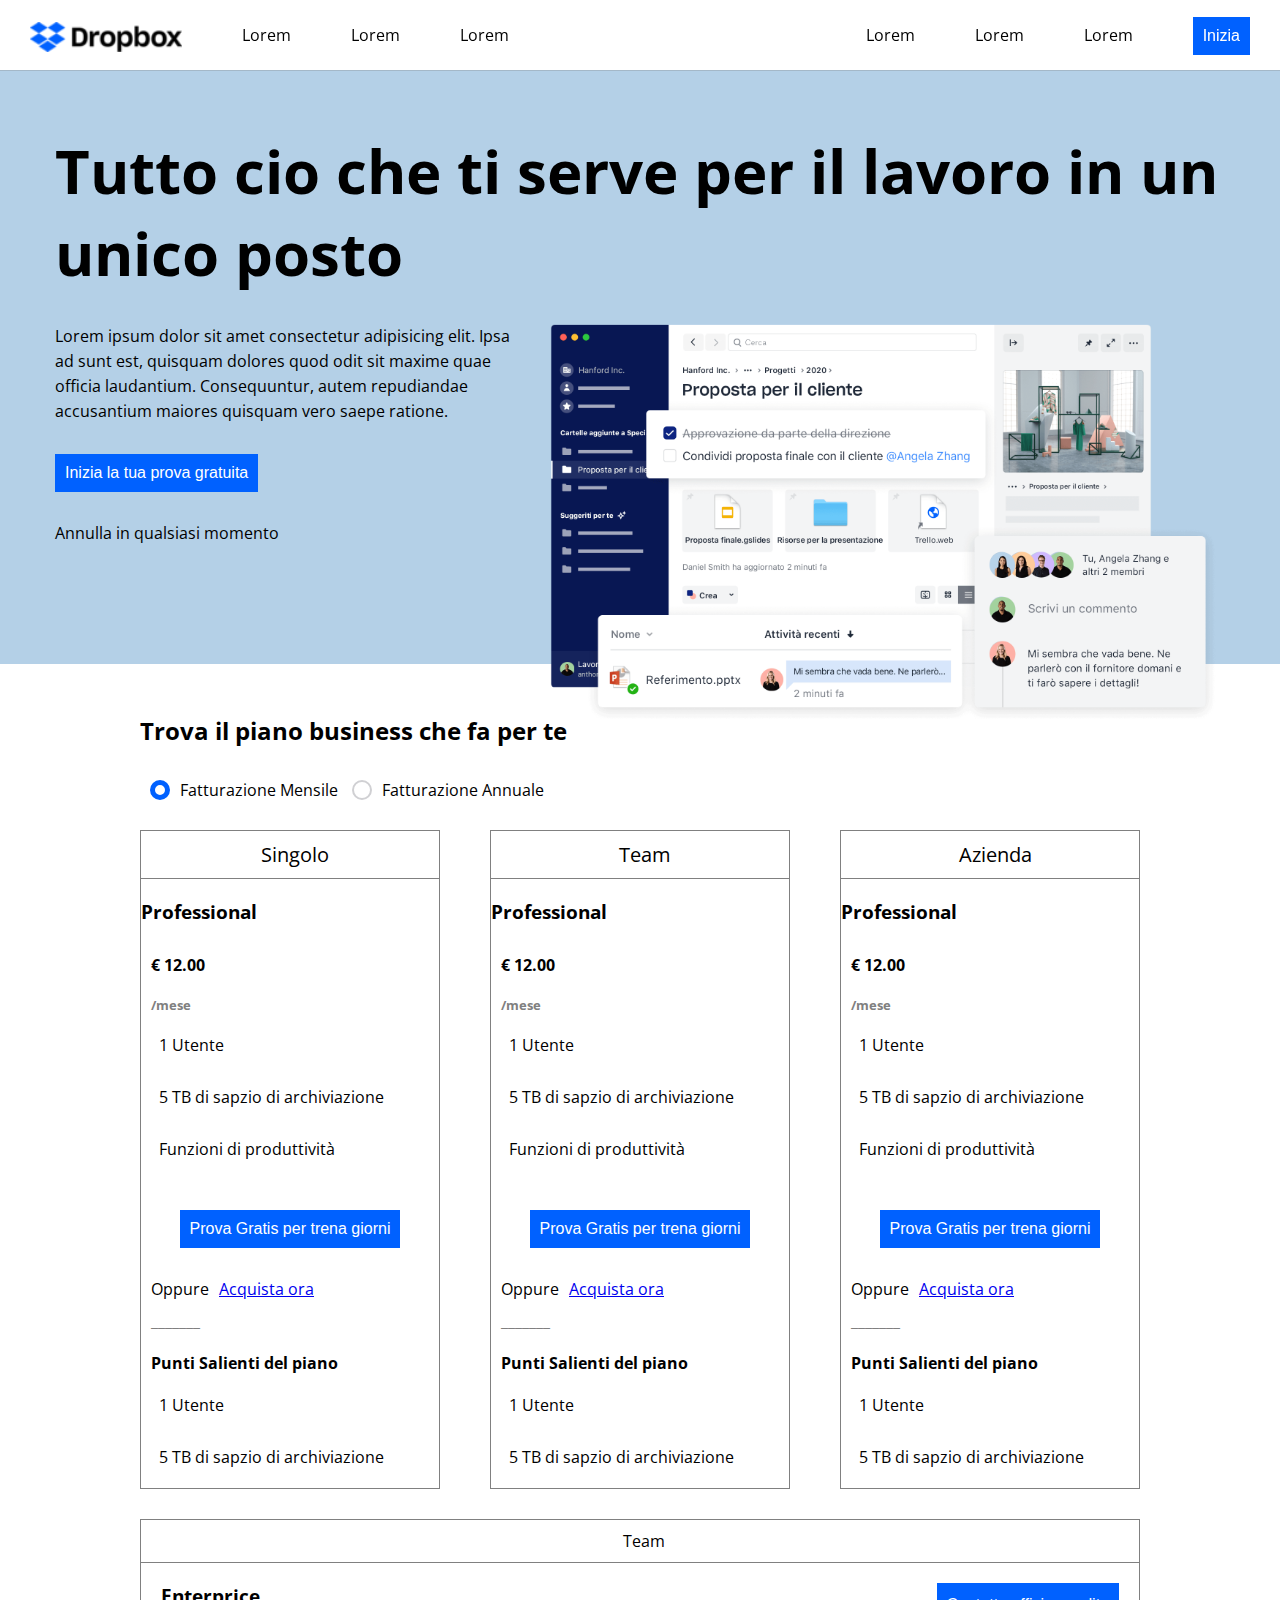
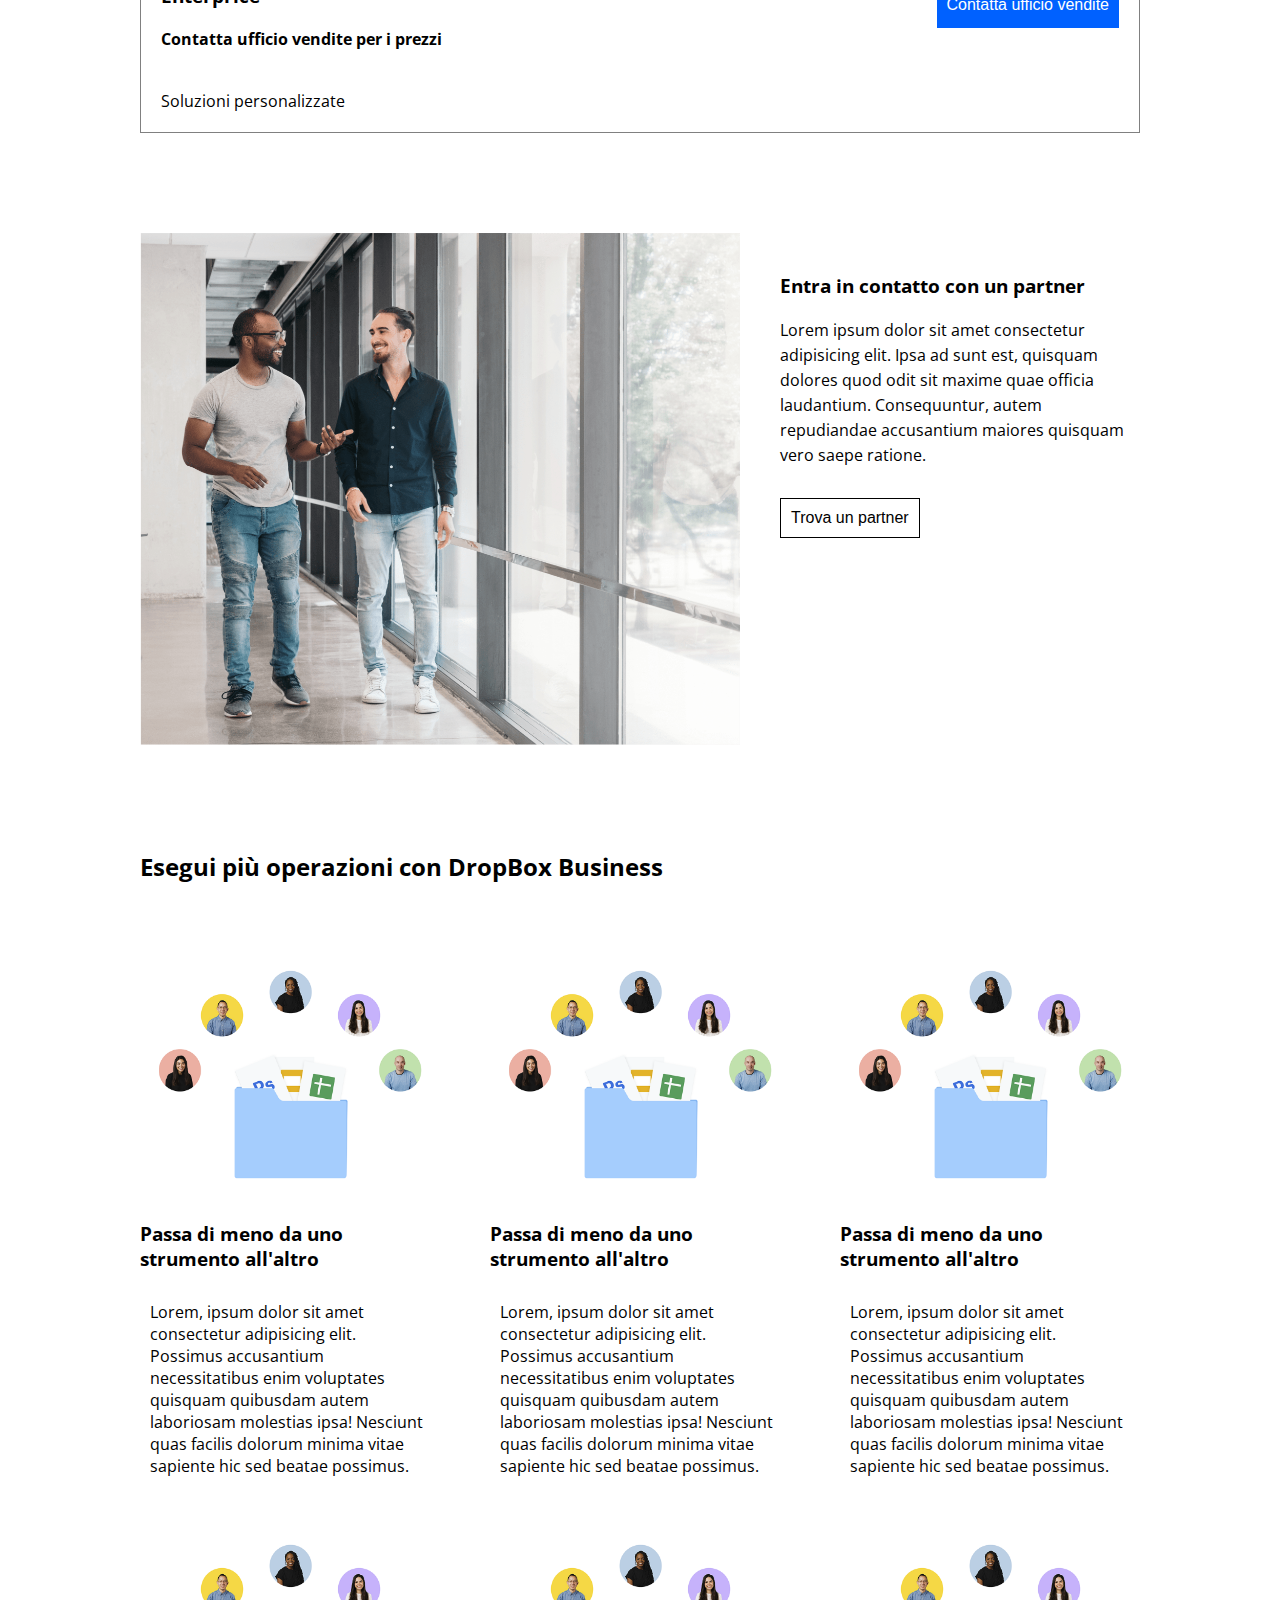
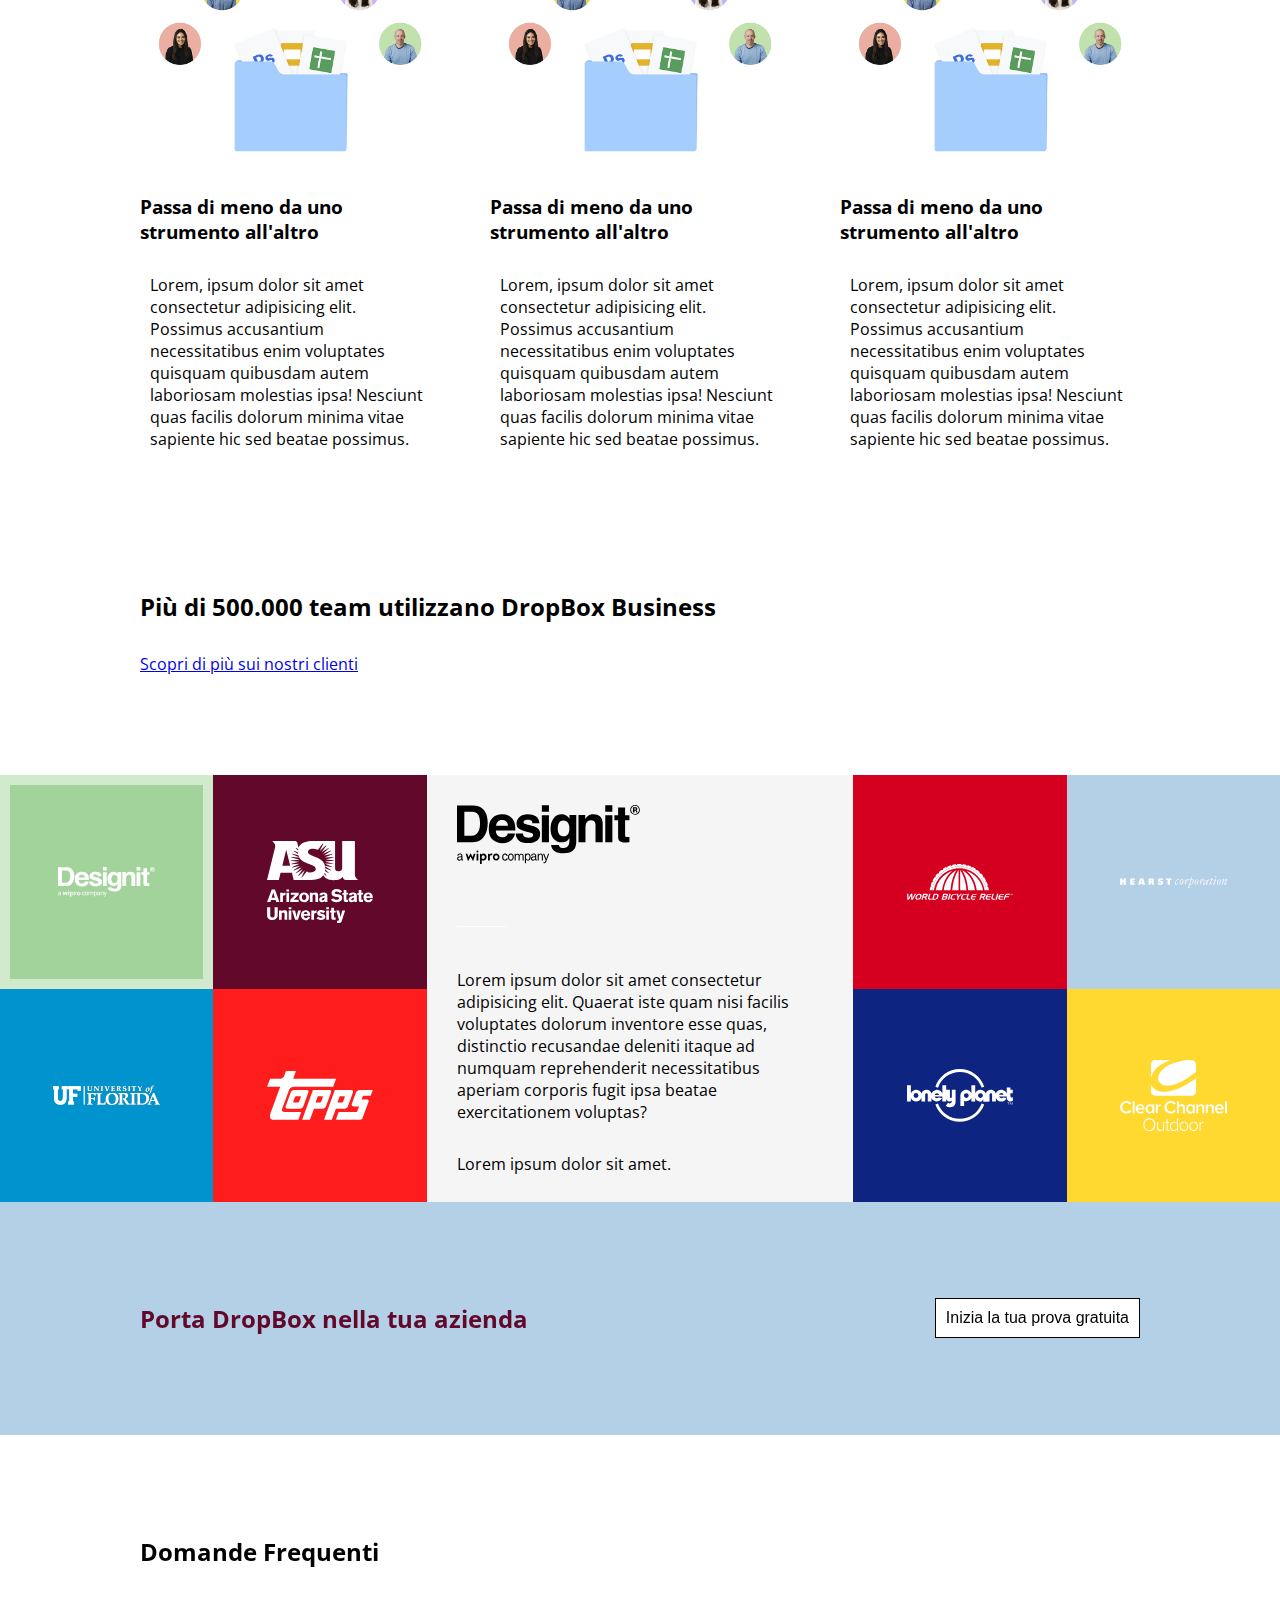
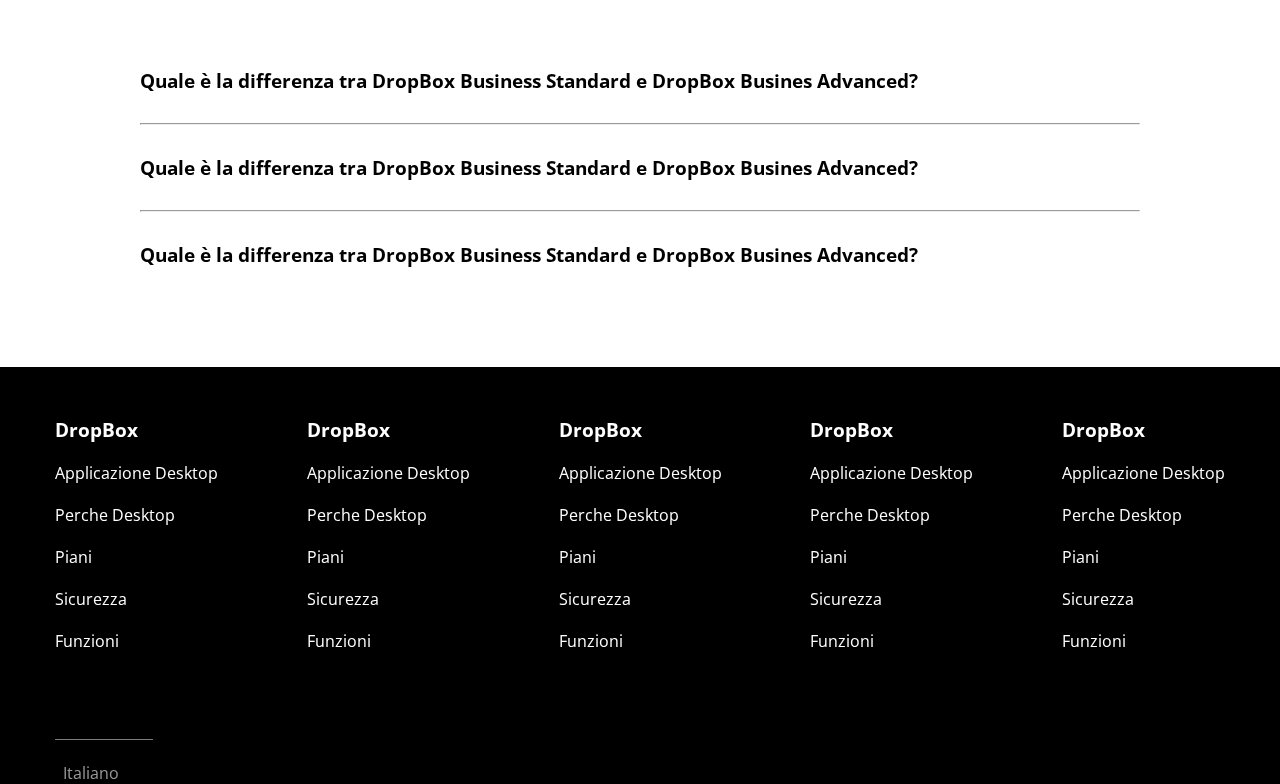
==== commit 7bd171c8: "footer completato e css pulito" ====
--- a/index.html
+++ b/index.html
@@ -101,7 +101,7 @@
                 <div class="columns">
                     <div class="section-column w-30 border">
                         <div class="icon">
-                            <i class="fa-solid fa-user"></i>&nbsp&nbspingolo
+                            <i class="fa-solid fa-user"></i>&nbsp&nbspSingolo
                         </div>
                         <div class="text">
                             <h3>Professional</h3>
@@ -309,9 +309,7 @@
                     <div id="line2">_______</div>
                     <p class="bottom-30">Lorem ipsum dolor sit amet consectetur adipisicing elit. Quaerat iste quam nisi
                         facilis voluptates dolorum inventore esse quas, distinctio recusandae deleniti itaque ad numquam
-                        reprehenderit necessitatibus aperiam corporis fugit ipsa beatae exercitationem voluptas? Est
-                        perspiciatis ipsa similique odio esse error voluptatum, laudantium, suscipit quae dolores quos
-                        optio aspernatur vitae earum!</p>
+                        reprehenderit necessitatibus aperiam corporis fugit ipsa beatae exercitationem voluptas? </p>
                     <p>Lorem ipsum dolor sit amet.</p>
                 </div>
 
@@ -424,11 +422,11 @@
             </div>
             <div id="line3">______________</div>
             <!-- <hr> -->
+            <div class="language"><i class="fa-solid fa-earth-americas"></i>&nbsp&nbspItaliano&nbsp&nbsp<i class="fa-solid fa-caret-up"></i></div>
 
         </div>
 
 
-        <div class="language"></div>
 
     </footer>
 
--- a/css/style.css
+++ b/css/style.css
@@ -36,13 +36,13 @@
     width: 70%;
 }
 
-.column-big {
-    /* background-color: green; */
-}
-
-.columns .section-column {
-    /* background-color: brown; */
-}
+/* .column-big {
+    background-color: green;
+} */
+
+/* .columns .section-column {
+    background-color: brown;
+} */
 
 /* .border {
     border: 1px solid red;
@@ -398,18 +398,7 @@
 
 footer {
     background-color: black;
-    height: 600px;
-}
-
-/* .footer-container {
-    height: 500px;
-    width: 1170px;
-    margin: 0 auto;
-    display: flex;
-    align-items: flex-start;
-    margin: auto;
-} */
-
+}
 
 .column {
     /* width: calc(100% / 5); */
@@ -438,7 +427,5 @@
 
 
 .language {
-    height: 30px;
-    /* margin-top: 100px; */
-    background-color: lightsalmon;
+    color: #999999;
 }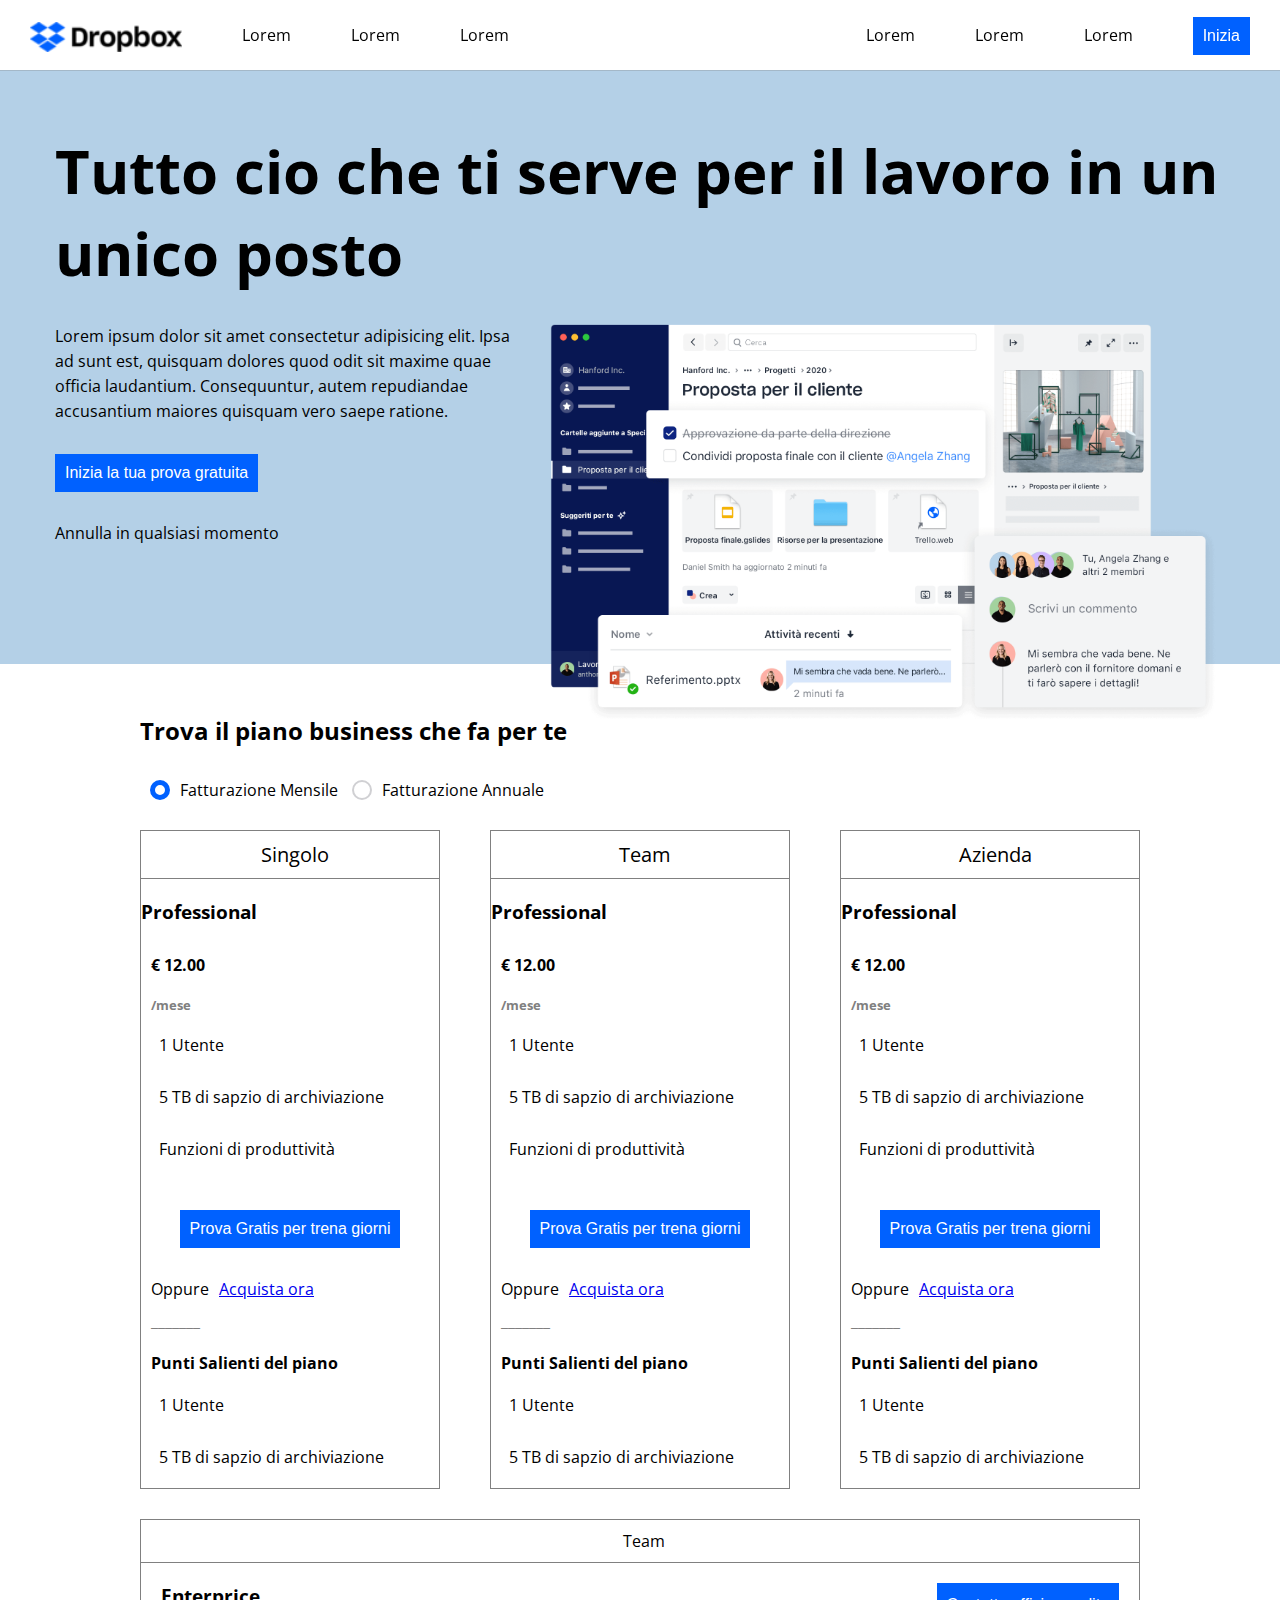
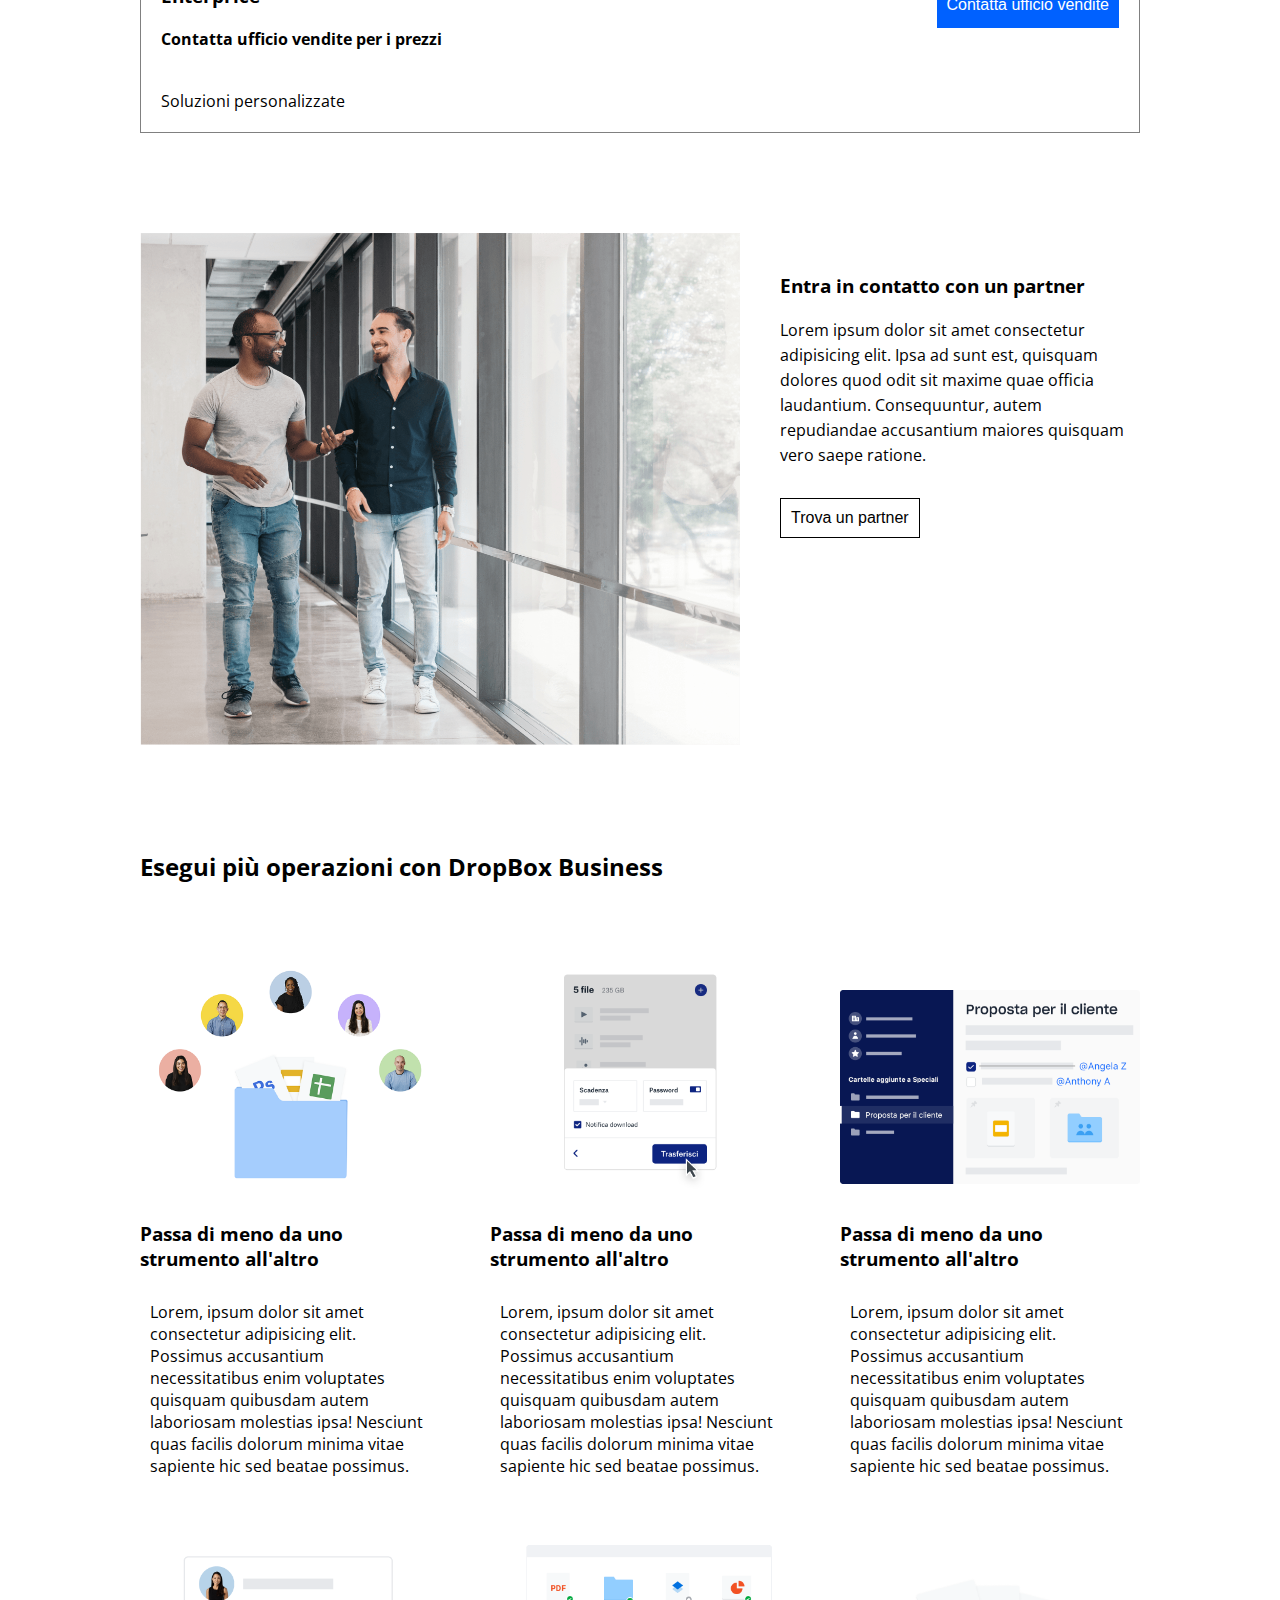
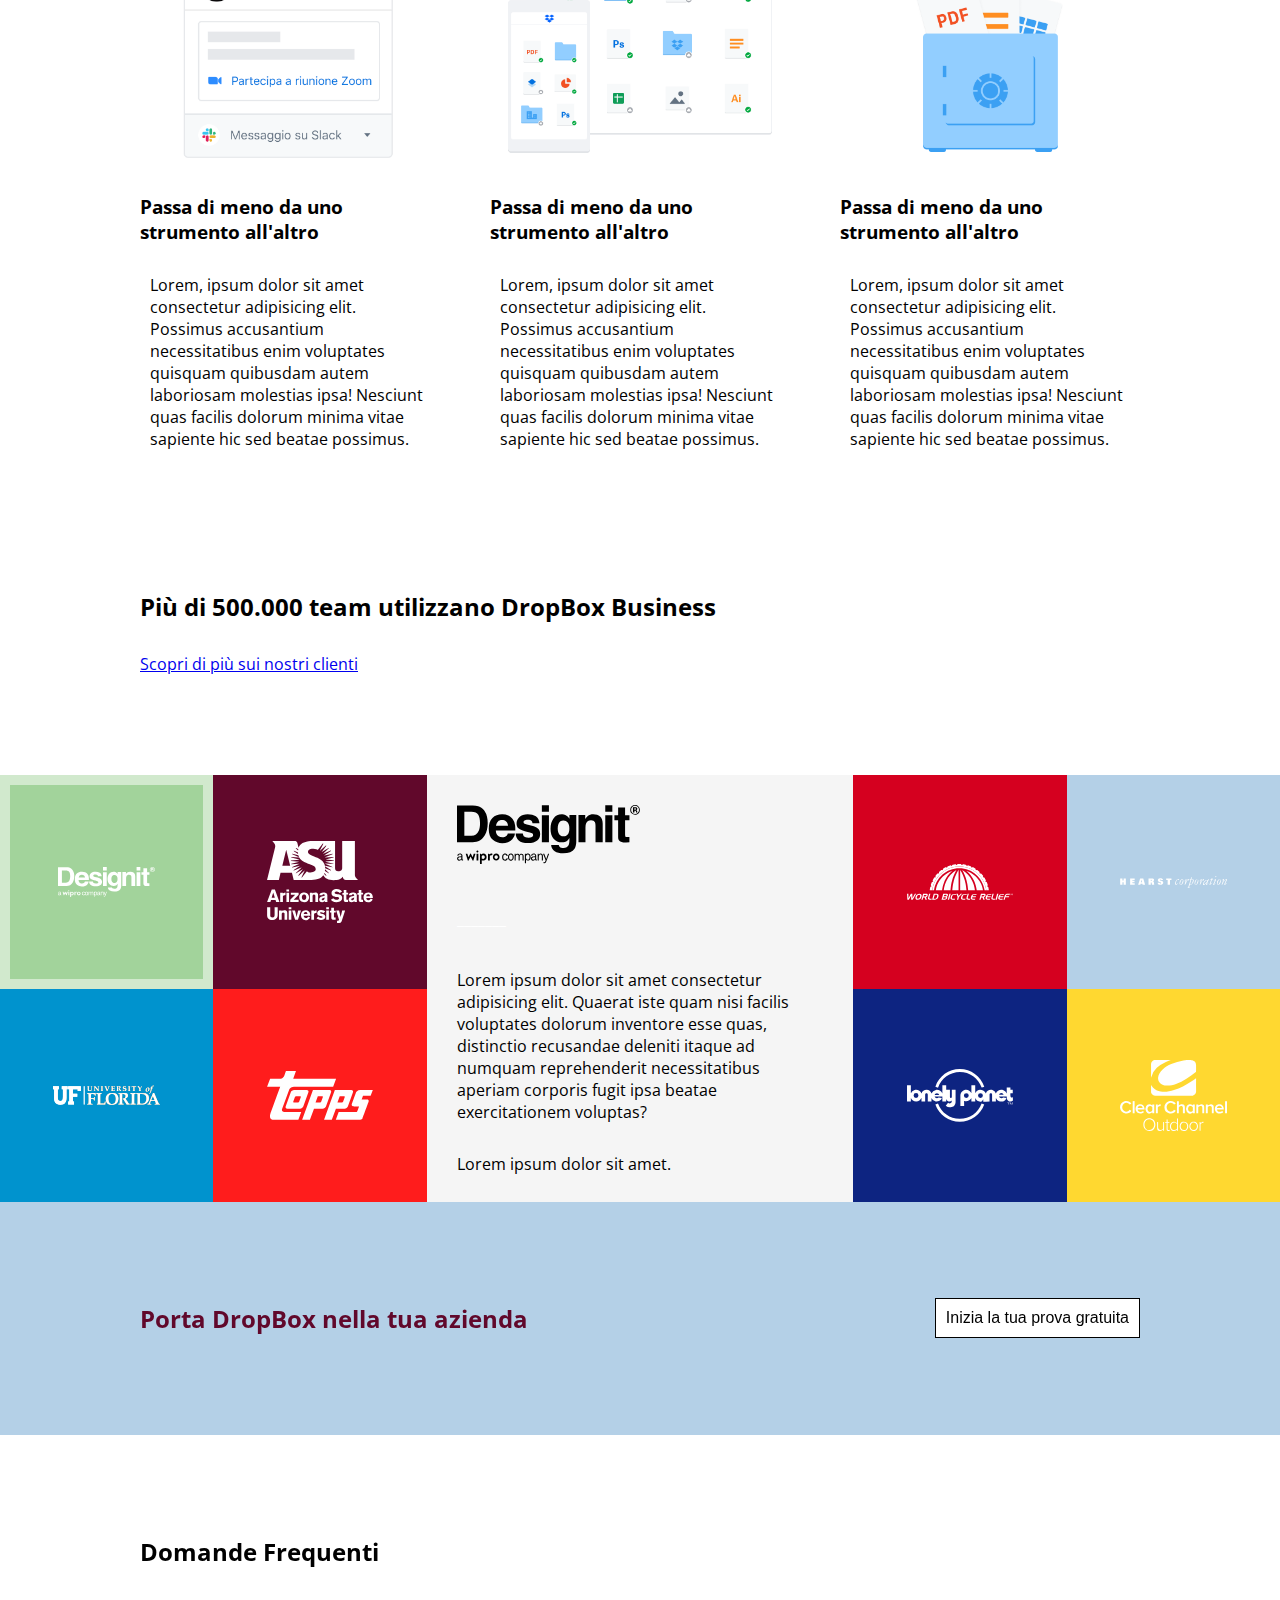
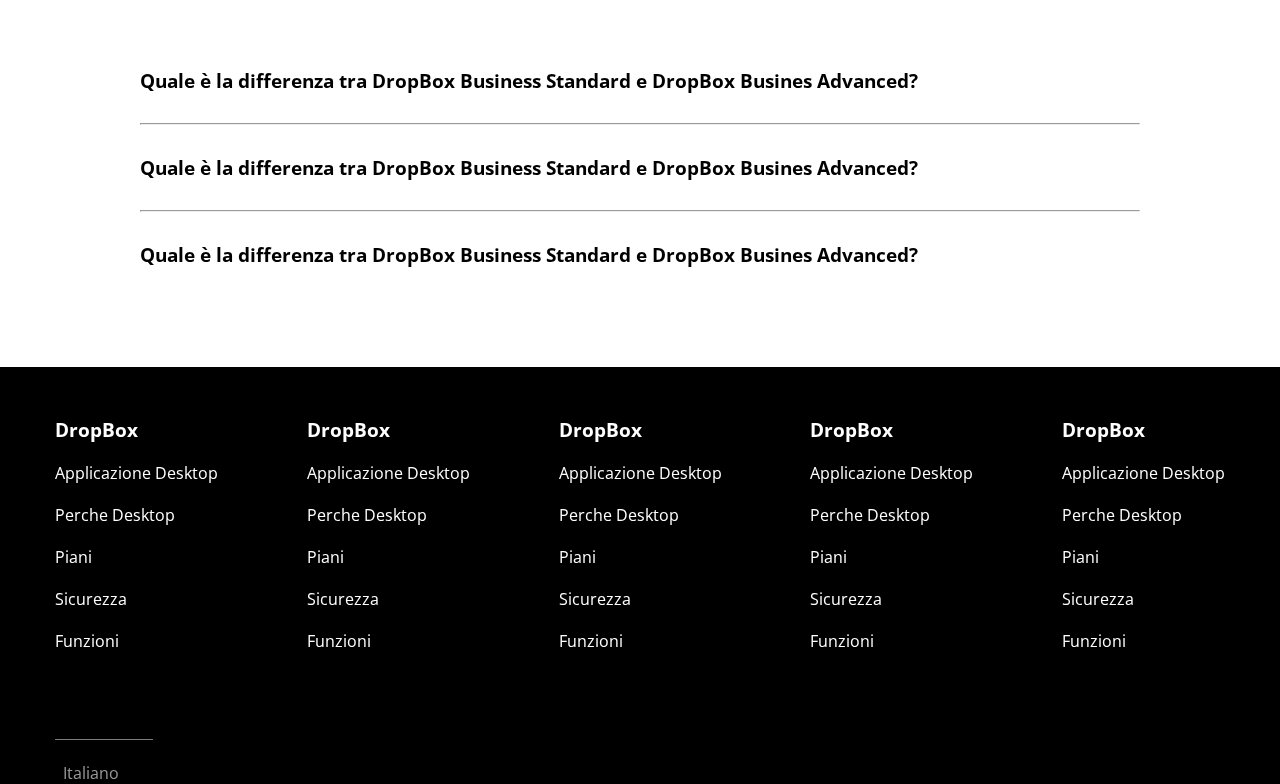
==== commit aab01aac: "aggiornate immagini business" ====
--- a/index.html
+++ b/index.html
@@ -231,47 +231,47 @@
                             </div>
                         </div>
                         <div class="section-column w-30 top-40">
-                            <img src="img/business-feature-switching-tools.png" alt="">
-                            <div class="text">
-                                <h3>Passa di meno da uno strumento all'altro</h3>
-                                <p>Lorem, ipsum dolor sit amet consectetur adipisicing elit. Possimus accusantium
-                                    necessitatibus enim voluptates quisquam quibusdam autem laboriosam molestias ipsa!
-                                    Nesciunt quas facilis dolorum minima vitae sapiente hic sed beatae possimus.
-                                </p>
-                            </div>
-                        </div>
-                        <div class="section-column w-30 top-40">
-                            <img src="img/business-feature-switching-tools.png" alt="">
-                            <div class="text">
-                                <h3>Passa di meno da uno strumento all'altro</h3>
-                                <p>Lorem, ipsum dolor sit amet consectetur adipisicing elit. Possimus accusantium
-                                    necessitatibus enim voluptates quisquam quibusdam autem laboriosam molestias ipsa!
-                                    Nesciunt quas facilis dolorum minima vitae sapiente hic sed beatae possimus.
-                                </p>
-                            </div>
-                        </div>
-                        <div class="section-column w-30 top-40">
-                            <img src="img/business-feature-switching-tools.png" alt="">
-                            <div class="text">
-                                <h3>Passa di meno da uno strumento all'altro</h3>
-                                <p>Lorem, ipsum dolor sit amet consectetur adipisicing elit. Possimus accusantium
-                                    necessitatibus enim voluptates quisquam quibusdam autem laboriosam molestias ipsa!
-                                    Nesciunt quas facilis dolorum minima vitae sapiente hic sed beatae possimus.
-                                </p>
-                            </div>
-                        </div>
-                        <div class="section-column w-30 top-40">
-                            <img src="img/business-feature-switching-tools.png" alt="">
-                            <div class="text">
-                                <h3>Passa di meno da uno strumento all'altro</h3>
-                                <p>Lorem, ipsum dolor sit amet consectetur adipisicing elit. Possimus accusantium
-                                    necessitatibus enim voluptates quisquam quibusdam autem laboriosam molestias ipsa!
-                                    Nesciunt quas facilis dolorum minima vitae sapiente hic sed beatae possimus.
-                                </p>
-                            </div>
-                        </div>
-                        <div class="section-column w-30 top-40">
-                            <img src="img/business-feature-switching-tools.png" alt="">
+                            <img src="img/business-feature-send-files-it.png" alt="">
+                            <div class="text">
+                                <h3>Passa di meno da uno strumento all'altro</h3>
+                                <p>Lorem, ipsum dolor sit amet consectetur adipisicing elit. Possimus accusantium
+                                    necessitatibus enim voluptates quisquam quibusdam autem laboriosam molestias ipsa!
+                                    Nesciunt quas facilis dolorum minima vitae sapiente hic sed beatae possimus.
+                                </p>
+                            </div>
+                        </div>
+                        <div class="section-column w-30 top-40">
+                            <img src="img/business-feature-coordinate-it.png" alt="">
+                            <div class="text">
+                                <h3>Passa di meno da uno strumento all'altro</h3>
+                                <p>Lorem, ipsum dolor sit amet consectetur adipisicing elit. Possimus accusantium
+                                    necessitatibus enim voluptates quisquam quibusdam autem laboriosam molestias ipsa!
+                                    Nesciunt quas facilis dolorum minima vitae sapiente hic sed beatae possimus.
+                                </p>
+                            </div>
+                        </div>
+                        <div class="section-column w-30 top-40">
+                            <img src="img/business-feature-integrations-it.png" alt="">
+                            <div class="text">
+                                <h3>Passa di meno da uno strumento all'altro</h3>
+                                <p>Lorem, ipsum dolor sit amet consectetur adipisicing elit. Possimus accusantium
+                                    necessitatibus enim voluptates quisquam quibusdam autem laboriosam molestias ipsa!
+                                    Nesciunt quas facilis dolorum minima vitae sapiente hic sed beatae possimus.
+                                </p>
+                            </div>
+                        </div>
+                        <div class="section-column w-30 top-40">
+                            <img src="img/business-feature-multi-device.png" alt="">
+                            <div class="text">
+                                <h3>Passa di meno da uno strumento all'altro</h3>
+                                <p>Lorem, ipsum dolor sit amet consectetur adipisicing elit. Possimus accusantium
+                                    necessitatibus enim voluptates quisquam quibusdam autem laboriosam molestias ipsa!
+                                    Nesciunt quas facilis dolorum minima vitae sapiente hic sed beatae possimus.
+                                </p>
+                            </div>
+                        </div>
+                        <div class="section-column w-30 top-40">
+                            <img src="img/business-feature-security.png" alt="">
                             <div class="text">
                                 <h3>Passa di meno da uno strumento all'altro</h3>
                                 <p>Lorem, ipsum dolor sit amet consectetur adipisicing elit. Possimus accusantium
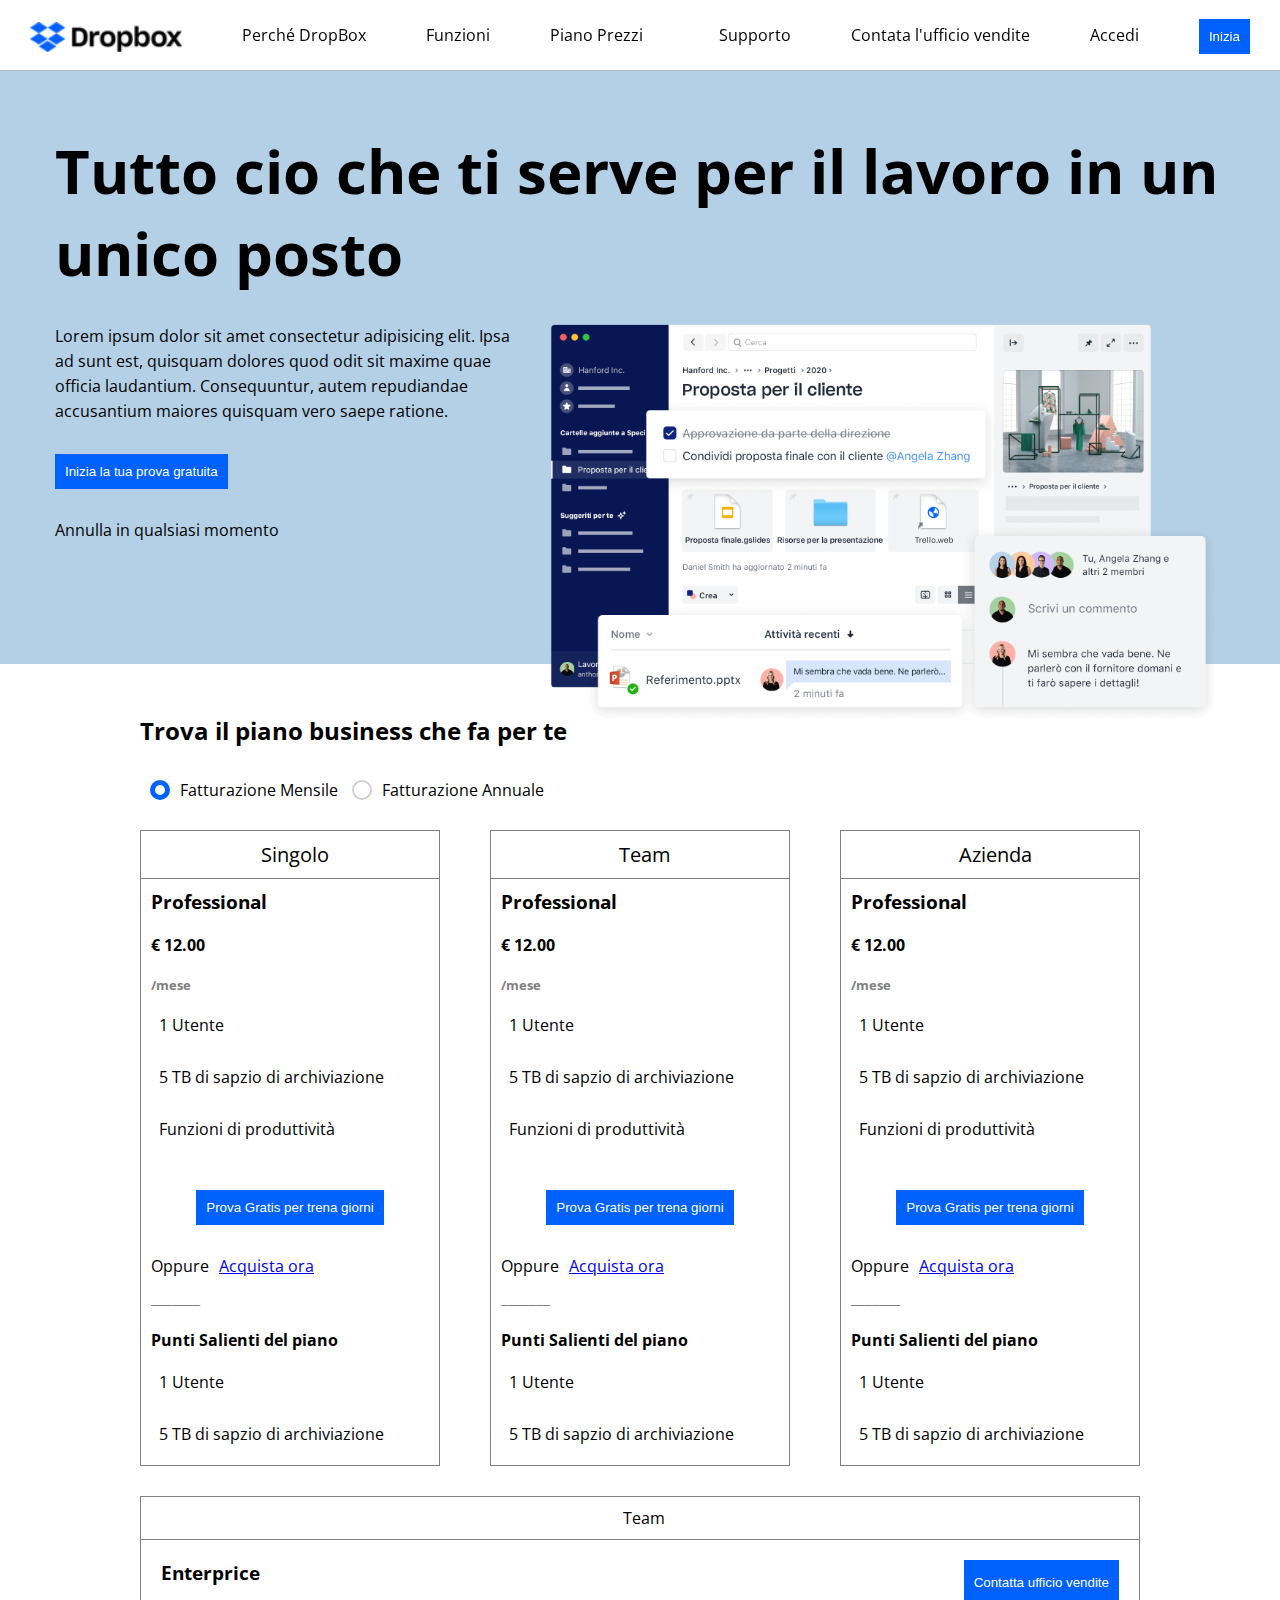
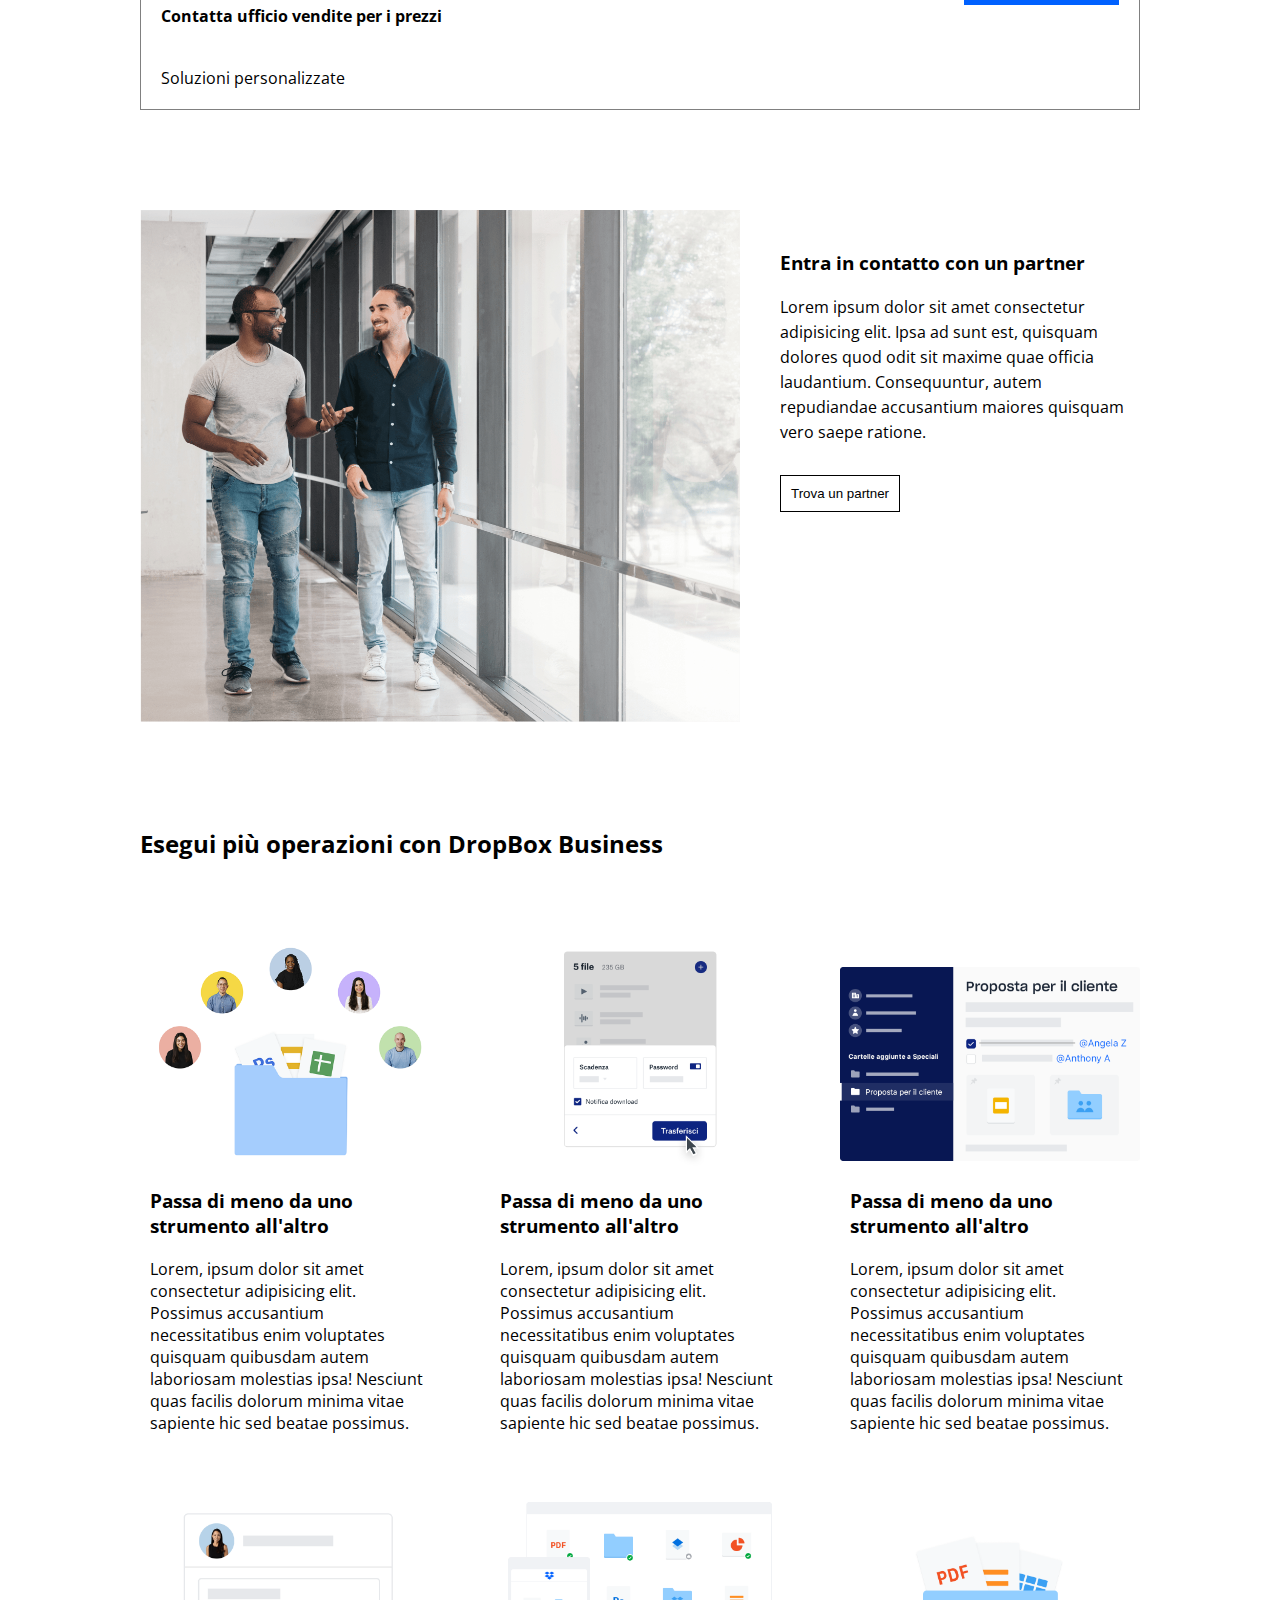
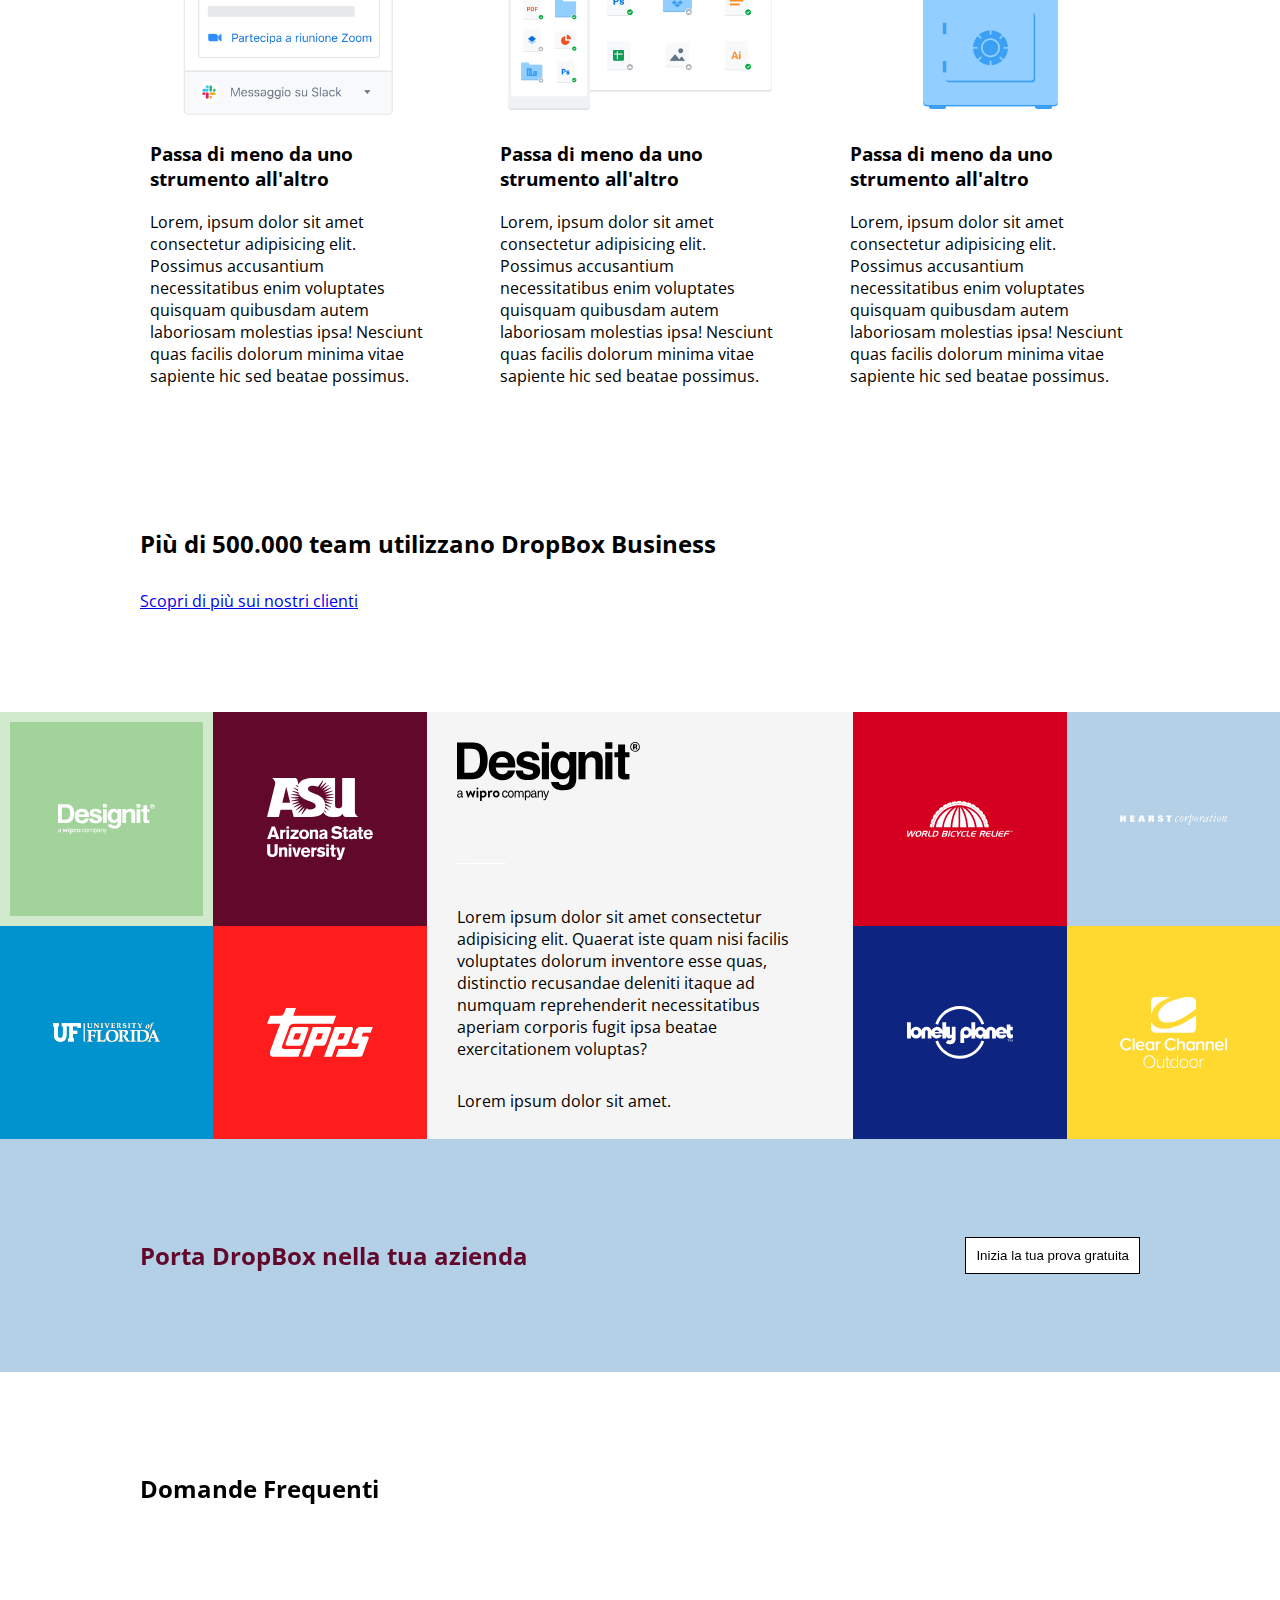
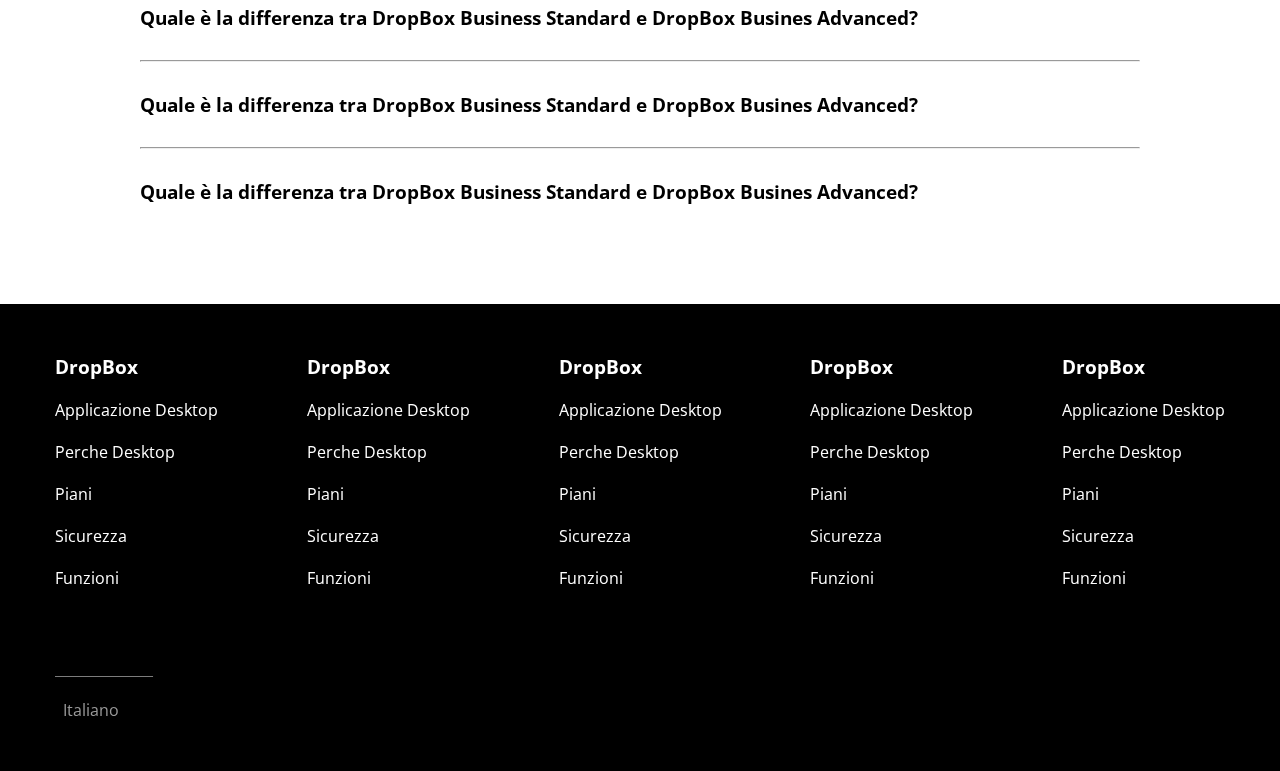
==== commit 20efa086: "esercizio completo, inizio parte bonus" ====
--- a/index.html
+++ b/index.html
@@ -30,15 +30,15 @@
                         </a>
                     </li>
                     <li class="border-hover"><a href="#">
-                            Lorem
-                        </a>
-                    </li>
-                    <li class="border-hover"><a href="#">
-                            Lorem
-                        </a>
-                    </li>
-                    <li class="border-hover"><a href="#">
-                            Lorem
+                            Perché DropBox
+                        </a>
+                    </li>
+                    <li class="border-hover"><a href="#">
+                            Funzioni
+                        </a>
+                    </li>
+                    <li class="border-hover"><a href="#">
+                            Piano Prezzi
                         </a>
                     </li>
                 </ul>
@@ -47,22 +47,20 @@
             <div class="menu-column">
                 <ul class="d-flex">
                     <li class="border-hover"><a href="#">
-                            Lorem
-                        </a>
-                    </li>
-                    <li class="border-hover"><a href="#">
-                            Lorem
-                        </a>
-                    </li>
-                    <li class="border-hover"><a href="#">
-                            Lorem
-                        </a>
-                    </li>
-                    <li><a href="#">
-                            <button>Inizia</button>
-                        </a>
-                    </li>
-
+                            Supporto
+                        </a>
+                    </li>
+                    <li class="border-hover"><a href="#">
+                            Contata l'ufficio vendite
+                        </a>
+                    </li>
+                    <li class="border-hover"><a href="#">
+                            Accedi
+                        </a>
+                    </li>
+                    <li>
+                        <button>Inizia</button>
+                    </li>
                 </ul>
             </div>
         </nav>
@@ -422,15 +420,9 @@
             </div>
             <div id="line3">______________</div>
             <!-- <hr> -->
-            <div class="language"><i class="fa-solid fa-earth-americas"></i>&nbsp&nbspItaliano&nbsp&nbsp<i class="fa-solid fa-caret-up"></i></div>
-
+            <div class="language bottom-50"><i class="fa-solid fa-earth-americas"></i>&nbsp&nbspItaliano&nbsp&nbsp<i
+                    class="fa-solid fa-caret-up"></i></div>
         </div>
-
-
-
     </footer>
-
-
 </body>
-
 </html>--- a/css/style.css
+++ b/css/style.css
@@ -181,7 +181,6 @@
     color: white;
     border: none;
     padding: 10px;
-    font-size: 16px;
 }
 
 .check span {
@@ -404,14 +403,13 @@
     /* width: calc(100% / 5); */
     color: white;
     /* background-color: #57BCB7; */
-    /* margin: 10px; */
 }
 
 .column ul {
     list-style-type: none;
 }
 
-.columns h3 {
+footer h3 {
     padding: 20px 0;
 }
 
